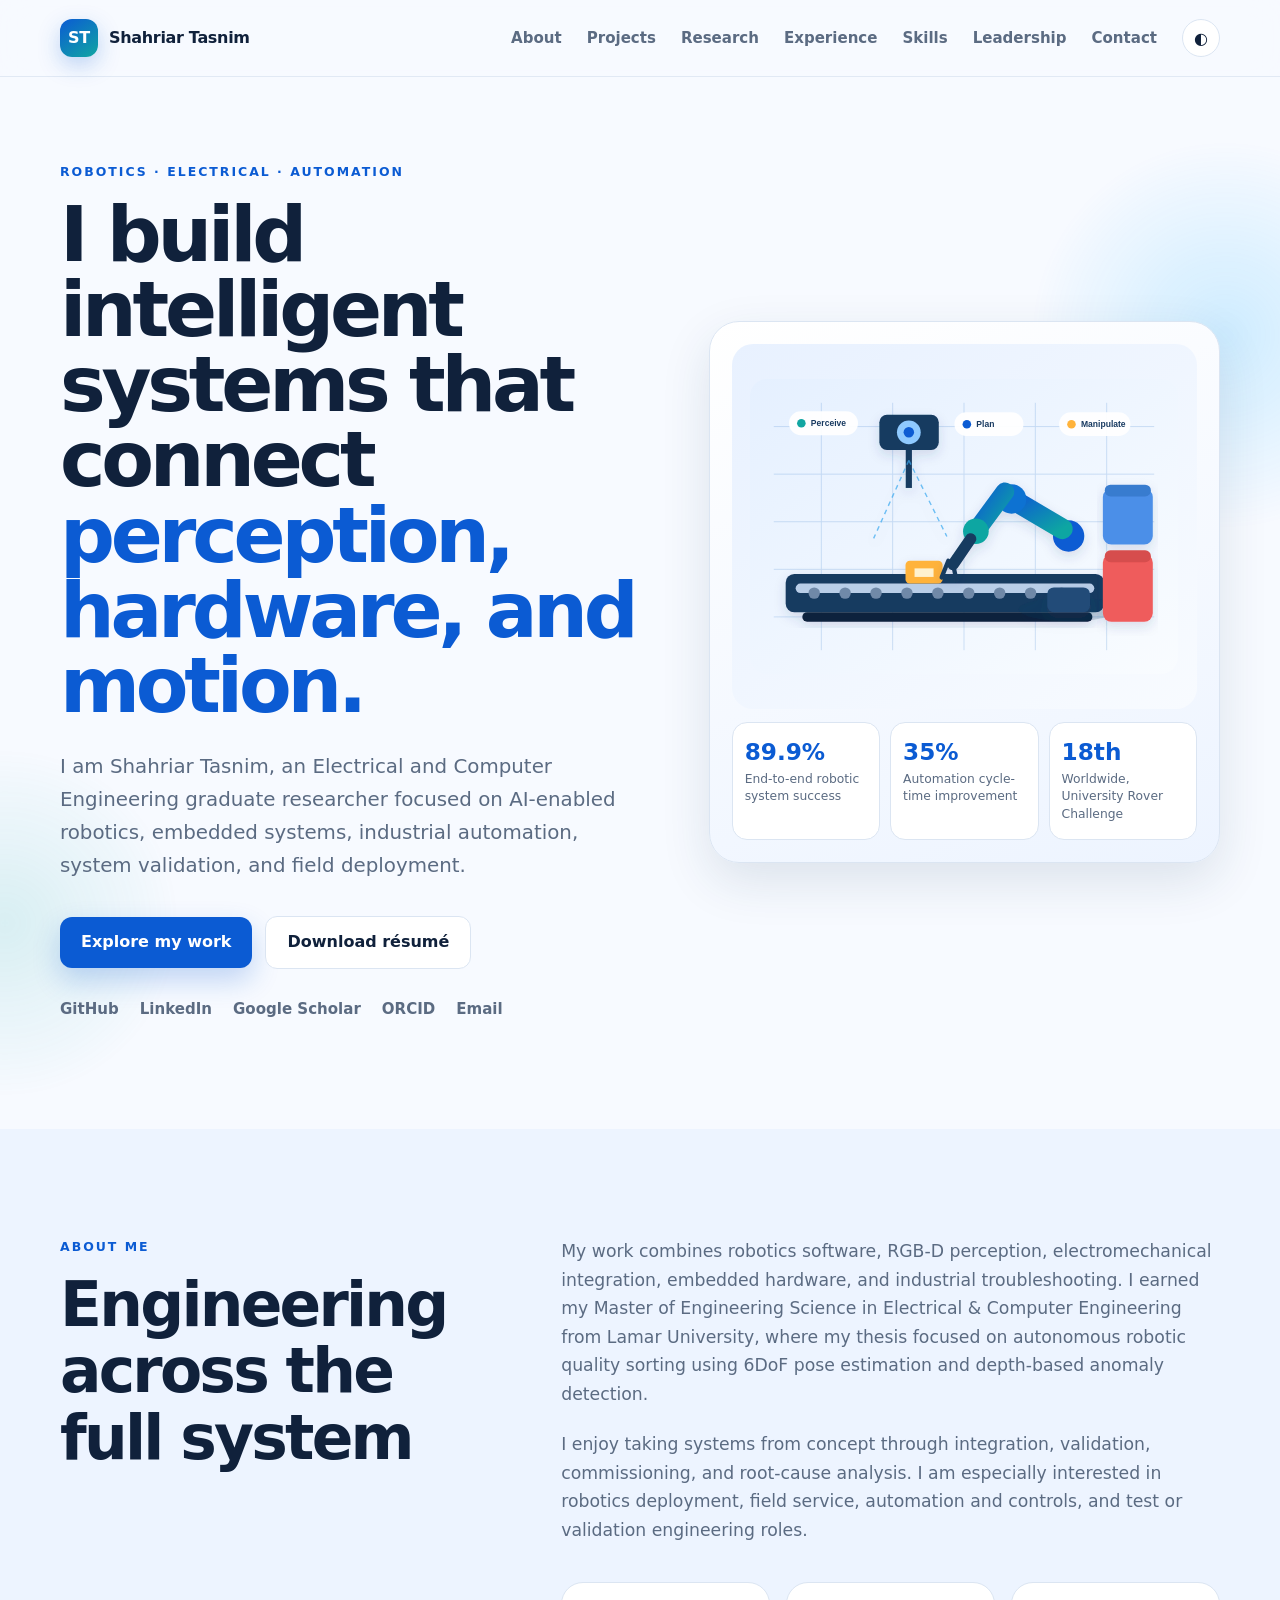
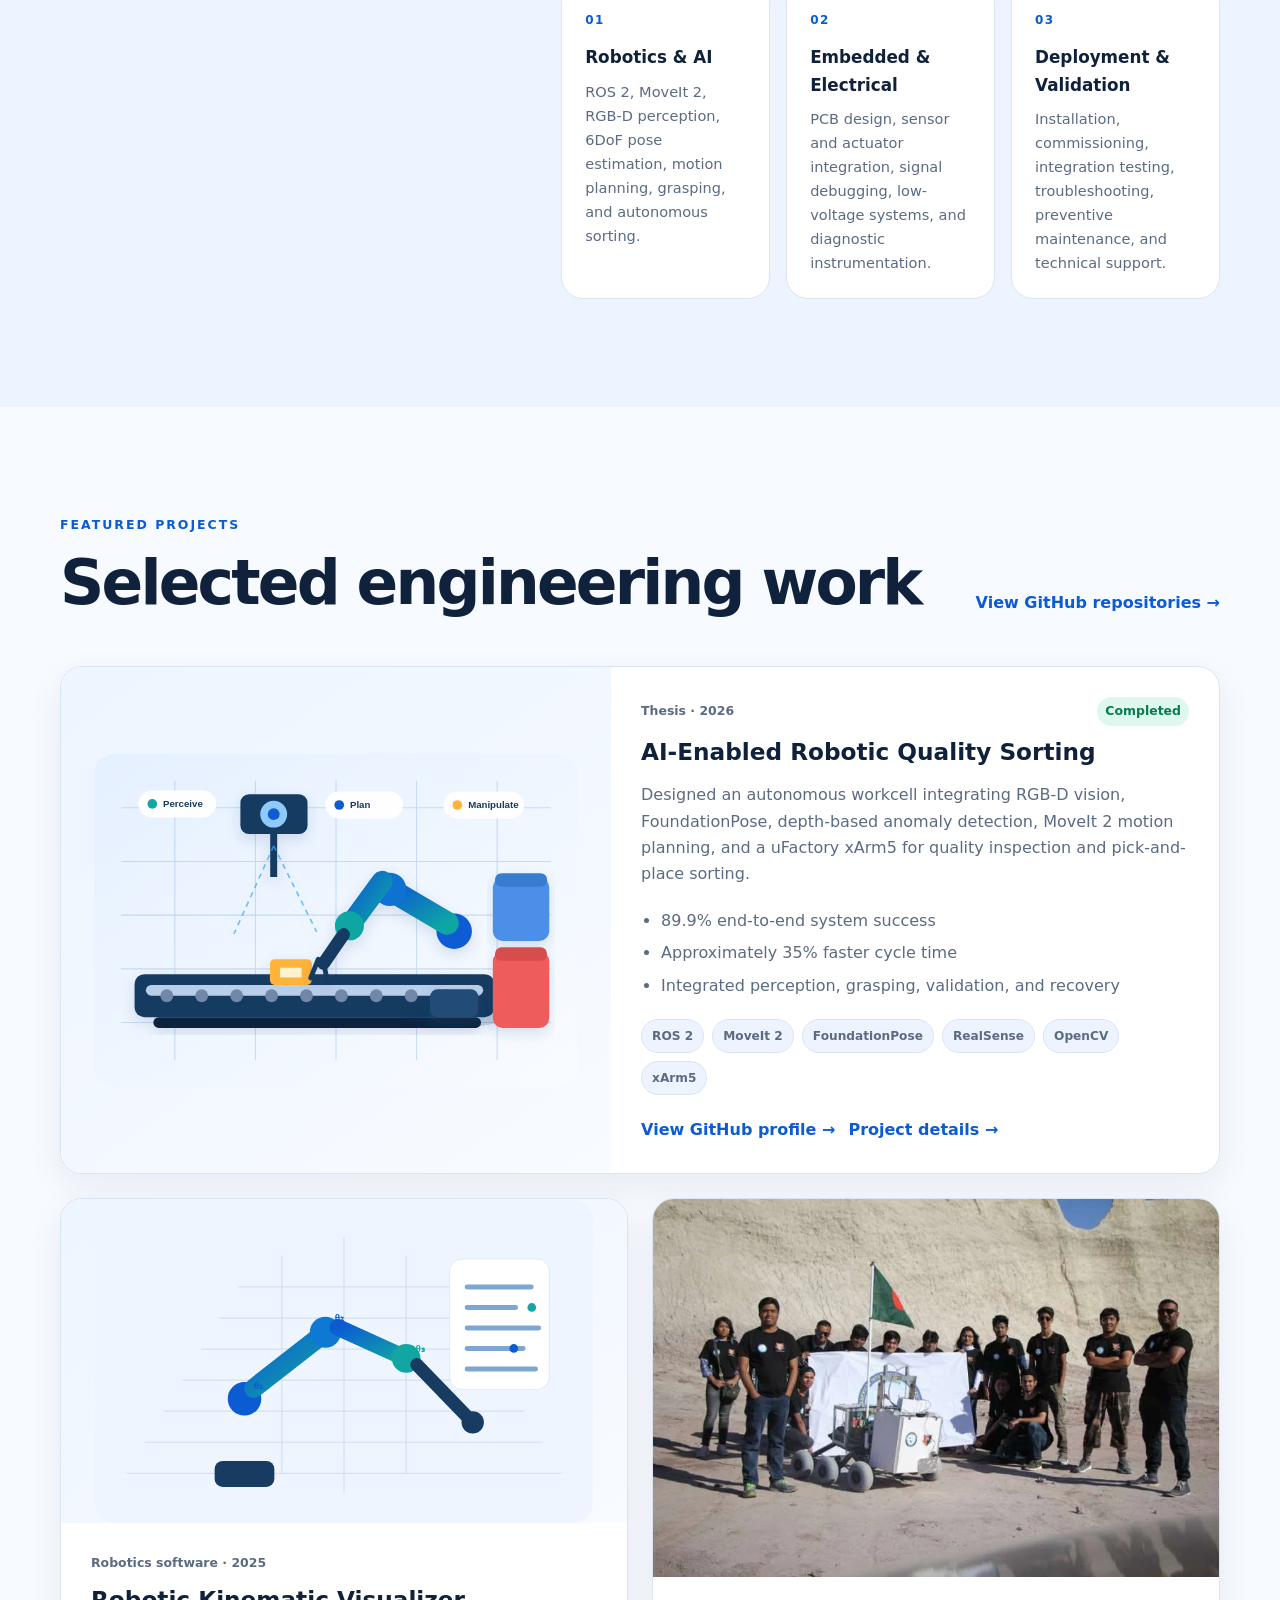
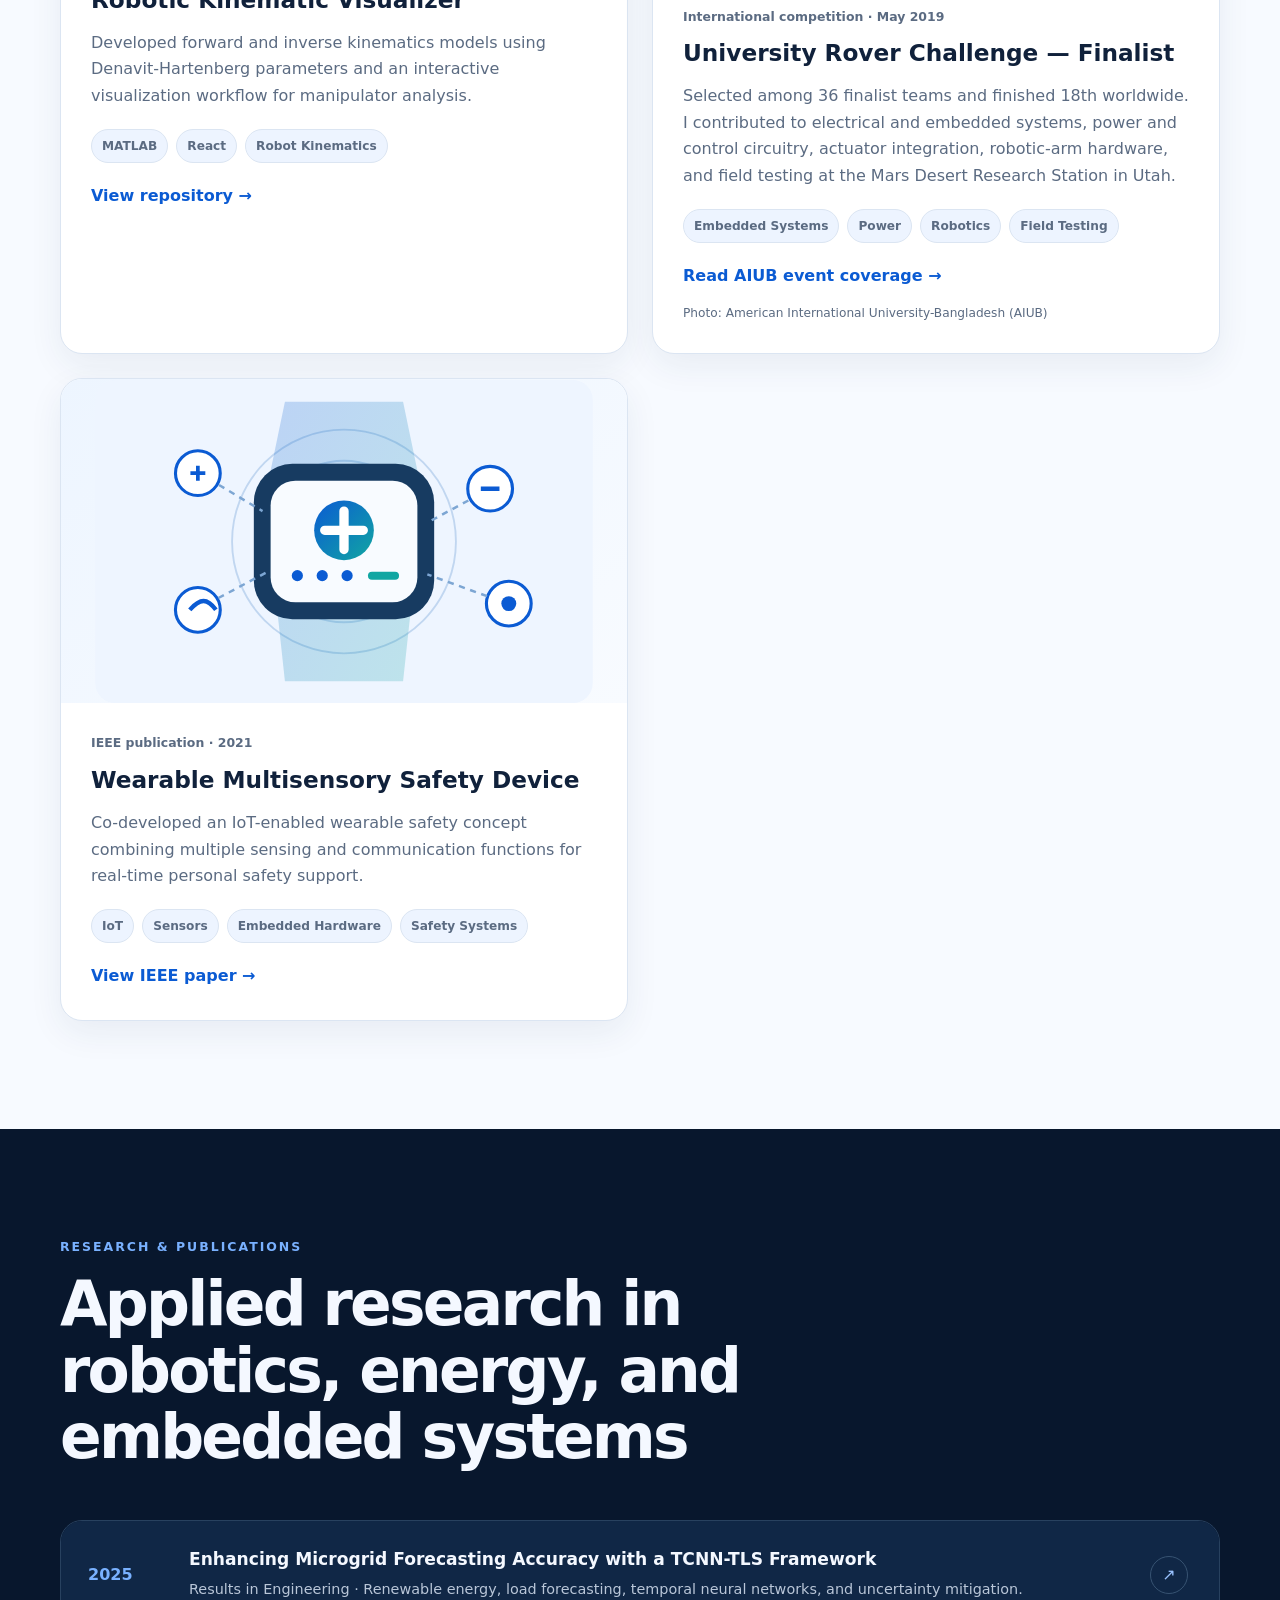
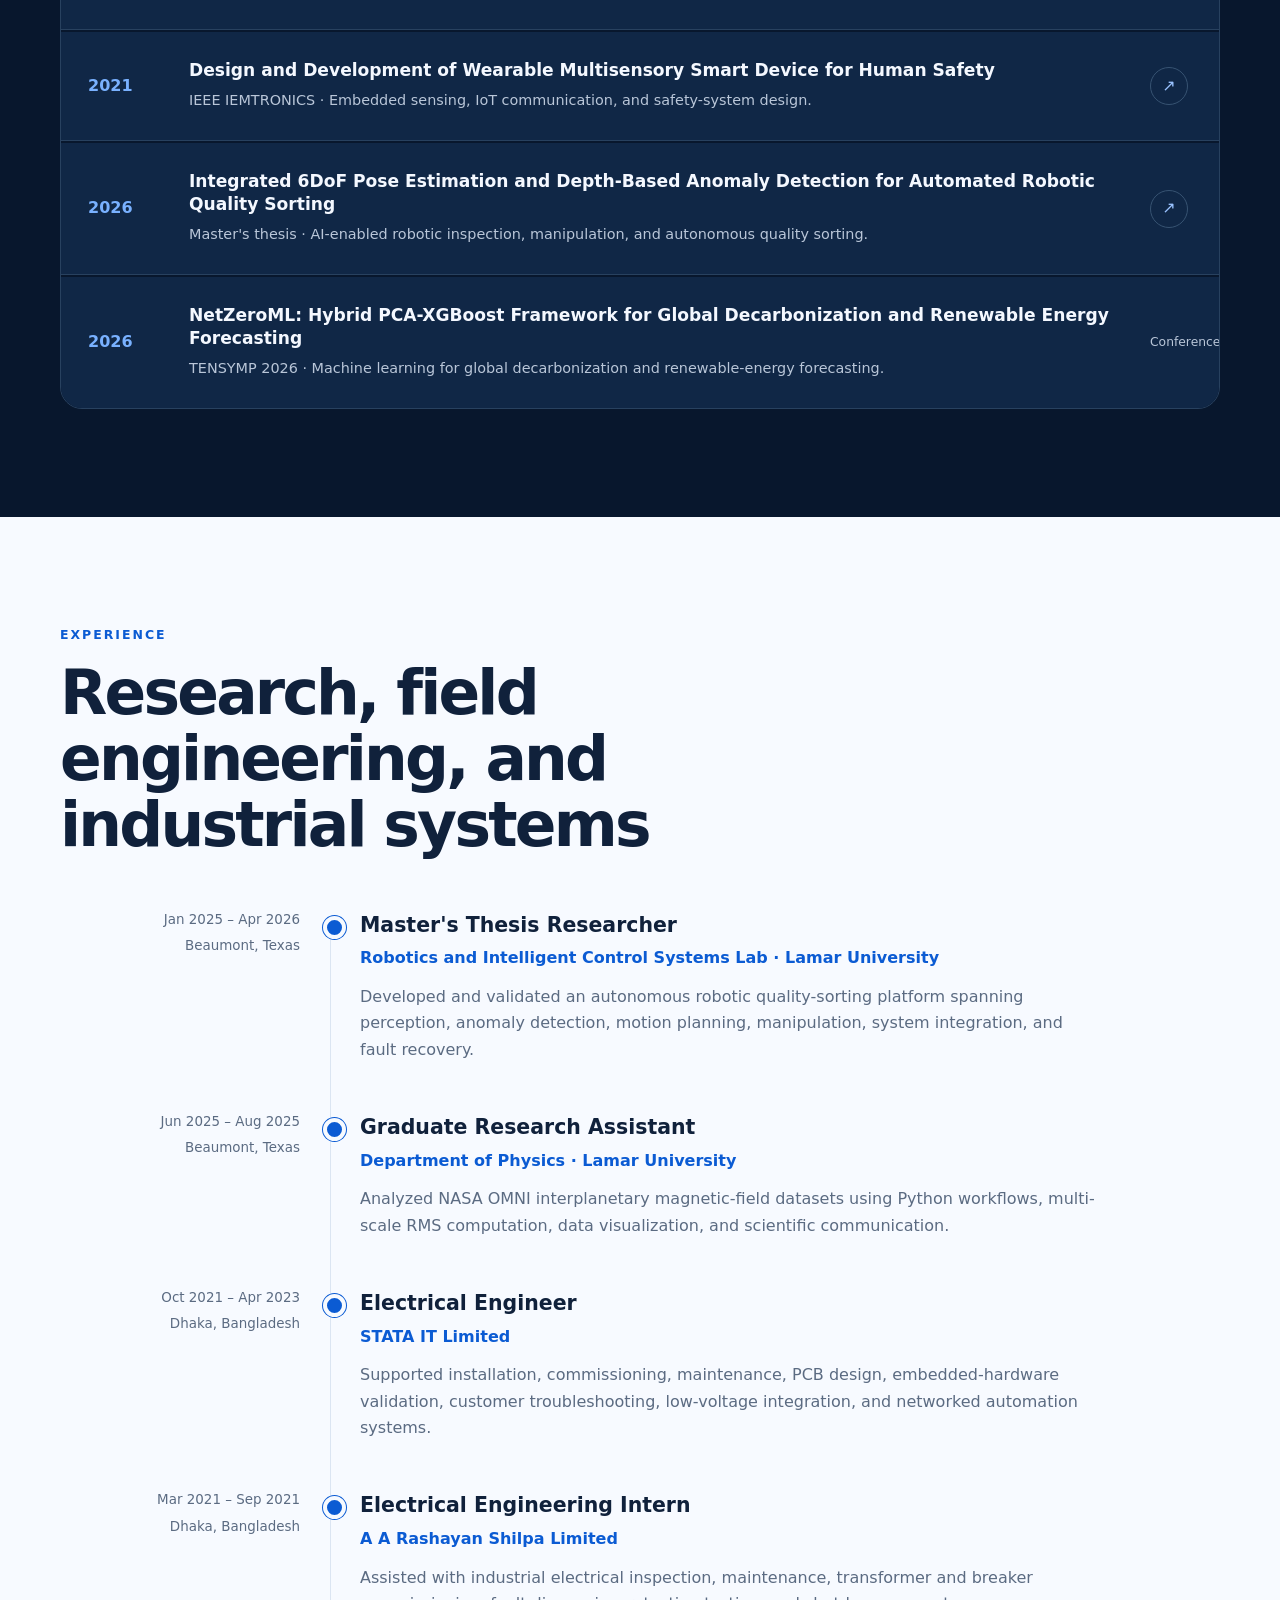
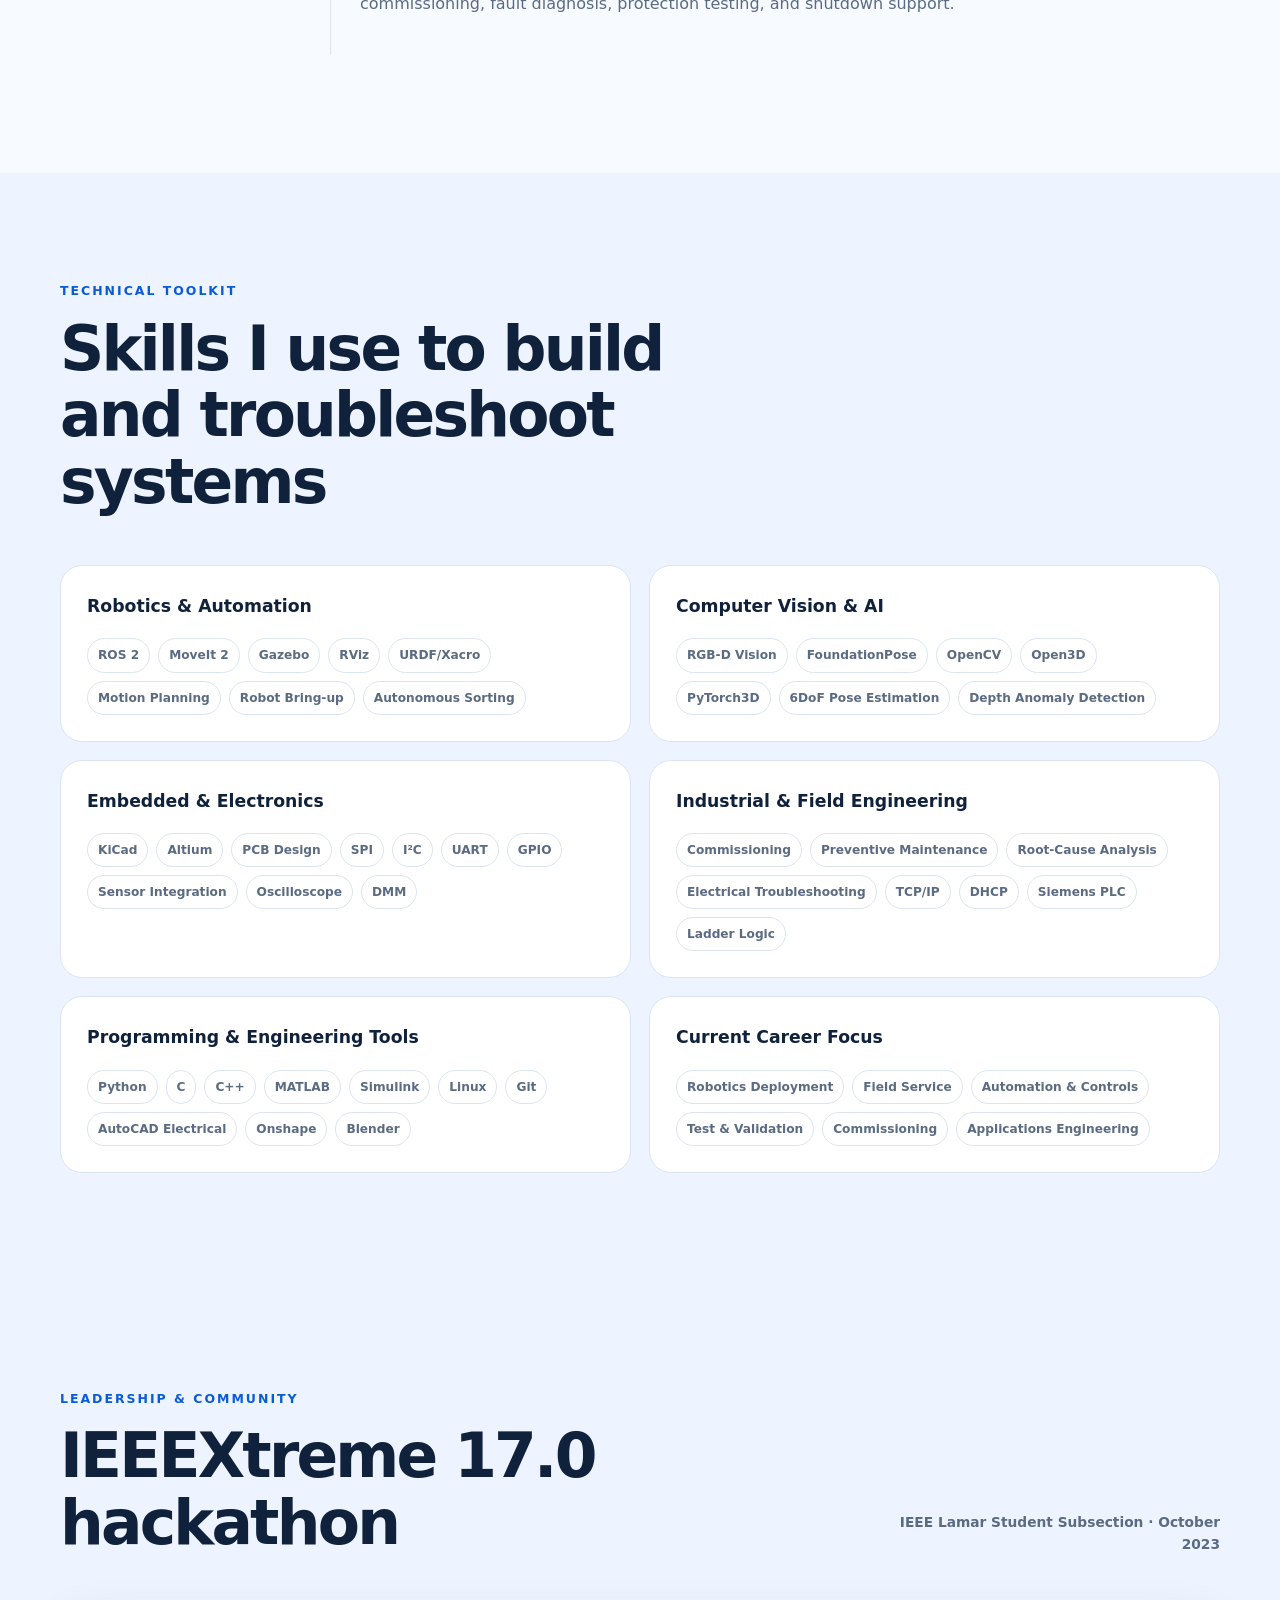
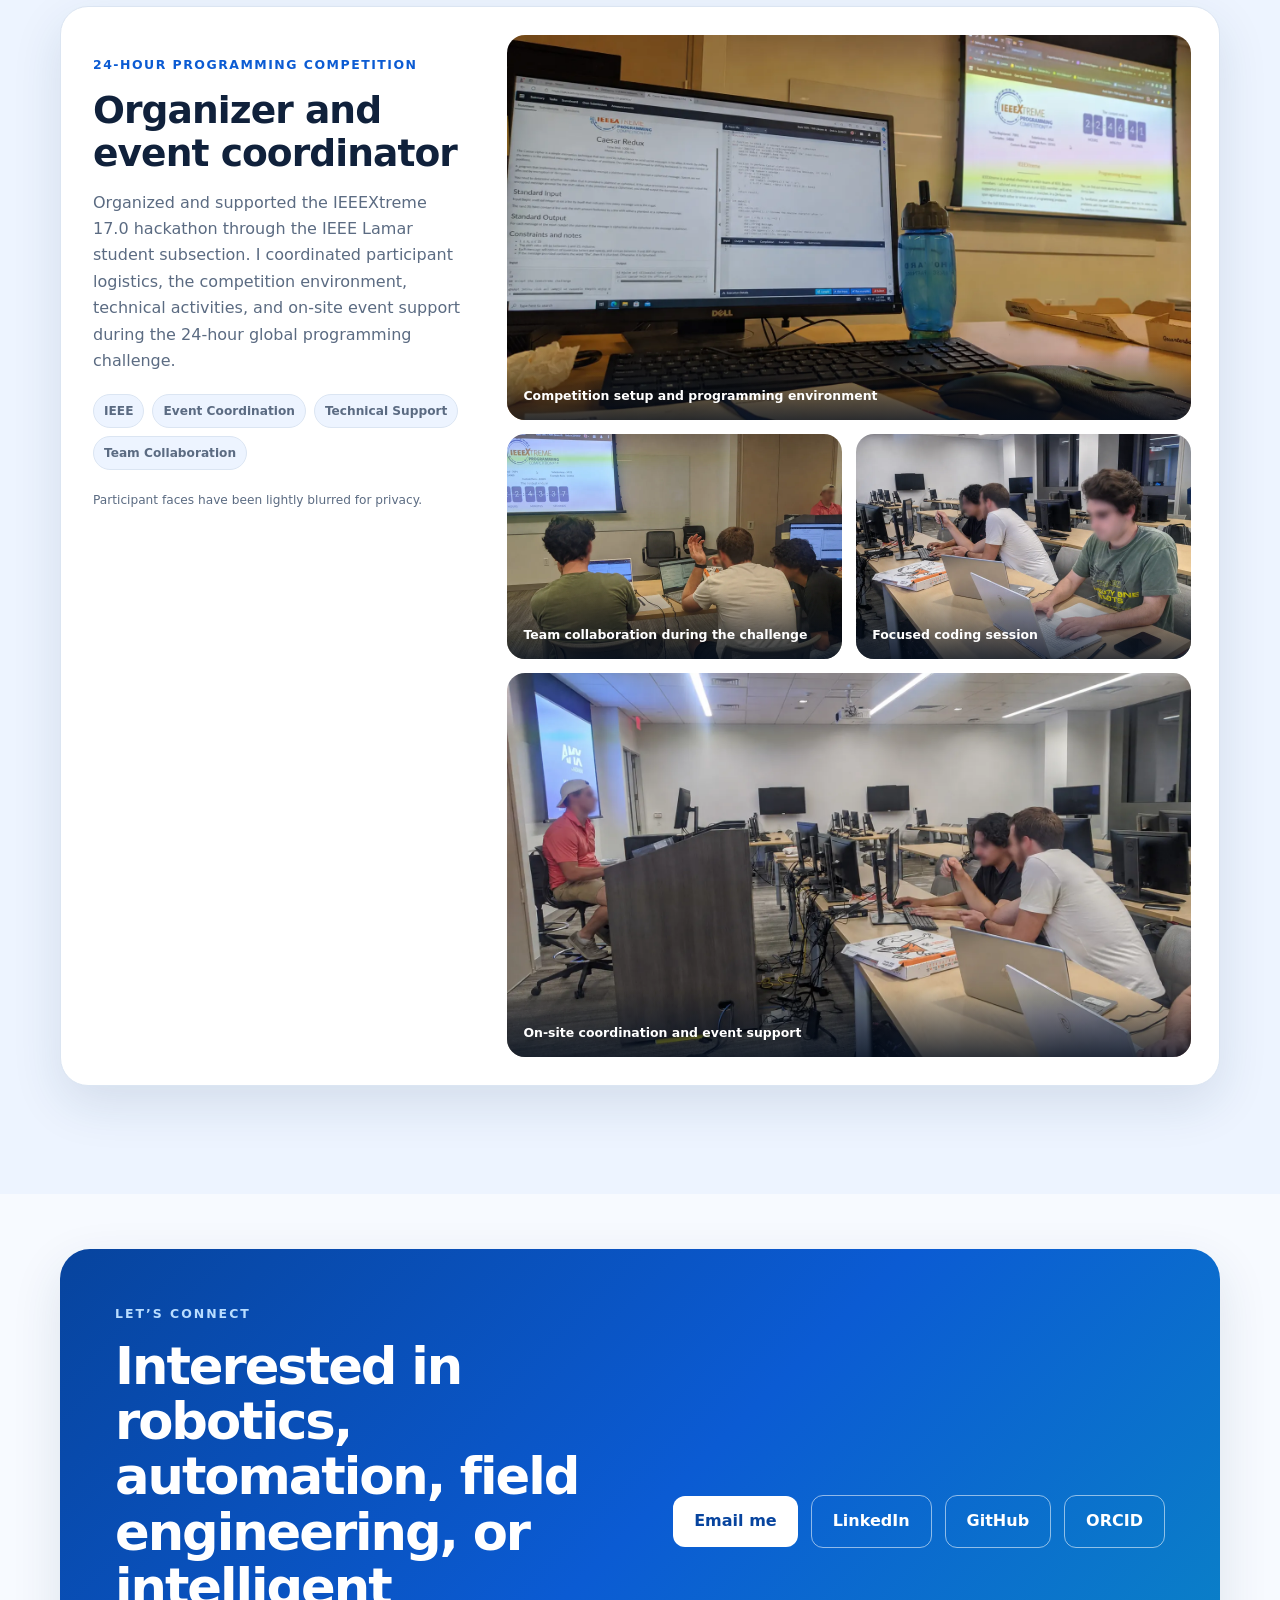
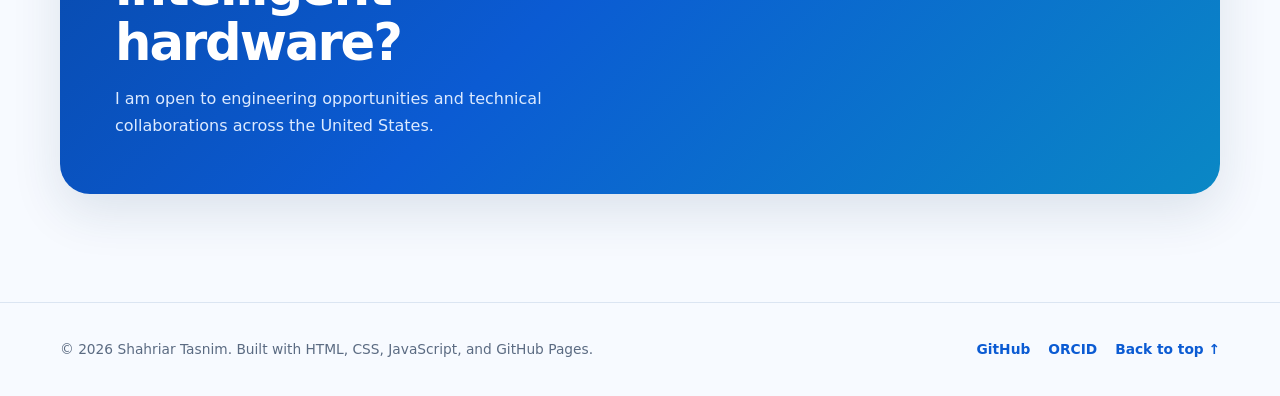
==== index.html @ 608c91fe "Publish portfolio website" ====
<!DOCTYPE html>
<html lang="en">
<head>
  <meta charset="UTF-8">
  <meta name="viewport" content="width=device-width, initial-scale=1.0">
  <meta name="description" content="Portfolio of Shahriar Tasnim, a robotics, electrical, and automation engineer specializing in ROS 2, RGB-D perception, embedded systems, commissioning, and intelligent electromechanical systems.">
  <meta name="keywords" content="Shahriar Tasnim, robotics engineer, electrical engineer, ROS 2, MoveIt 2, computer vision, embedded systems, automation, xArm5, FoundationPose">
  <meta name="author" content="Shahriar Tasnim">
  <meta property="og:title" content="Shahriar Tasnim | Robotics, Electrical & Automation Engineer">
  <meta property="og:description" content="AI-enabled robotics, embedded systems, industrial automation, commissioning, and electromechanical integration.">
  <meta property="og:type" content="website">
  <meta property="og:url" content="https://shahriar-tasnim.github.io/">
  <meta property="og:image" content="https://shahriar-tasnim.github.io/assets/images/robotic-sorting.svg">
  <meta name="theme-color" content="#0b5bd3">
  <title>Shahriar Tasnim | Robotics, Electrical & Automation Engineer</title>
  <link rel="icon" type="image/svg+xml" href="assets/images/favicon.svg">
  <link rel="stylesheet" href="styles.css">
  <script defer src="script.js"></script>
  <script type="application/ld+json">
  {
    "@context": "https://schema.org",
    "@type": "Person",
    "name": "Shahriar Tasnim",
    "url": "https://shahriar-tasnim.github.io/",
    "email": "mailto:shahriar.tasnim98@gmail.com",
    "jobTitle": "Robotics, Electrical and Automation Engineer",
    "alumniOf": [
      {"@type": "CollegeOrUniversity", "name": "Lamar University"},
      {"@type": "CollegeOrUniversity", "name": "American International University-Bangladesh"}
    ],
    "sameAs": [
      "https://github.com/shahriar-tasnim",
      "https://www.linkedin.com/in/shahriar-tasnim0013",
      "https://scholar.google.com/citations?user=bNBg141Tz6IC&hl=en",
      "https://orcid.org/0009-0004-6093-9615"
    ]
  }
  </script>
</head>
<body>
  <a class="skip-link" href="#main-content">Skip to content</a>
  <div class="scroll-progress" aria-hidden="true"></div>

  <header class="site-header">
    <div class="container nav-wrap">
      <a class="brand" href="#home" aria-label="Shahriar Tasnim home">
        <span class="brand-mark">ST</span>
        <span>Shahriar Tasnim</span>
      </a>

      <button class="nav-toggle" aria-expanded="false" aria-controls="site-nav" aria-label="Open navigation menu">
        <span></span><span></span><span></span>
      </button>

      <nav id="site-nav" class="site-nav" aria-label="Primary navigation">
        <a href="#about">About</a>
        <a href="#projects">Projects</a>
        <a href="#research">Research</a>
        <a href="#experience">Experience</a>
        <a href="#skills">Skills</a>
        <a href="#leadership">Leadership</a>
        <a href="#contact">Contact</a>
        <button class="theme-toggle" type="button" aria-label="Switch color theme" title="Switch color theme">
          <span aria-hidden="true">◐</span>
        </button>
      </nav>
    </div>
  </header>

  <main id="main-content">
    <section id="home" class="hero section">
      <div class="hero-orb hero-orb-one" aria-hidden="true"></div>
      <div class="hero-orb hero-orb-two" aria-hidden="true"></div>
      <div class="container hero-grid">
        <div class="hero-copy reveal">
          <p class="eyebrow">Robotics · Electrical · Automation</p>
          <h1>I build intelligent systems that connect <span>perception, hardware, and motion.</span></h1>
          <p class="hero-lead">
            I am Shahriar Tasnim, an Electrical and Computer Engineering graduate researcher focused on AI-enabled robotics, embedded systems, industrial automation, system validation, and field deployment.
          </p>
          <div class="hero-actions">
            <a class="button button-primary" href="#projects">Explore my work</a>
            <a class="button button-secondary" href="assets/Shahriar_Tasnim_Resume.pdf" target="_blank" rel="noopener">Download résumé</a>
          </div>
          <div class="social-links" aria-label="Professional links">
            <a href="https://github.com/shahriar-tasnim" target="_blank" rel="noopener">GitHub</a>
            <a href="https://www.linkedin.com/in/shahriar-tasnim0013" target="_blank" rel="noopener">LinkedIn</a>
            <a href="https://scholar.google.com/citations?user=bNBg141Tz6IC&amp;hl=en" target="_blank" rel="noopener">Google Scholar</a>
            <a href="https://orcid.org/0009-0004-6093-9615" target="_blank" rel="noopener">ORCID</a>
            <a href="mailto:shahriar.tasnim98@gmail.com">Email</a>
          </div>
        </div>

        <div class="hero-panel reveal" aria-label="Selected engineering metrics">
          <div class="hero-visual">
            <img src="assets/images/robotic-sorting.svg" alt="Illustration of an AI-enabled robotic quality sorting workcell">
          </div>
          <div class="metric-grid">
            <article>
              <strong>89.9%</strong>
              <span>End-to-end robotic system success</span>
            </article>
            <article>
              <strong>35%</strong>
              <span>Automation cycle-time improvement</span>
            </article>
            <article>
              <strong>18th</strong>
              <span>Worldwide, University Rover Challenge</span>
            </article>
          </div>
        </div>
      </div>
    </section>

    <section id="about" class="section section-soft">
      <div class="container two-column">
        <div class="section-heading reveal">
          <p class="eyebrow">About me</p>
          <h2>Engineering across the full system</h2>
        </div>
        <div class="about-copy reveal">
          <p>
            My work combines robotics software, RGB-D perception, electromechanical integration, embedded hardware, and industrial troubleshooting. I earned my Master of Engineering Science in Electrical &amp; Computer Engineering from Lamar University, where my thesis focused on autonomous robotic quality sorting using 6DoF pose estimation and depth-based anomaly detection.
          </p>
          <p>
            I enjoy taking systems from concept through integration, validation, commissioning, and root-cause analysis. I am especially interested in robotics deployment, field service, automation and controls, and test or validation engineering roles.
          </p>
          <div class="focus-grid">
            <article>
              <span class="focus-number">01</span>
              <h3>Robotics &amp; AI</h3>
              <p>ROS 2, MoveIt 2, RGB-D perception, 6DoF pose estimation, motion planning, grasping, and autonomous sorting.</p>
            </article>
            <article>
              <span class="focus-number">02</span>
              <h3>Embedded &amp; Electrical</h3>
              <p>PCB design, sensor and actuator integration, signal debugging, low-voltage systems, and diagnostic instrumentation.</p>
            </article>
            <article>
              <span class="focus-number">03</span>
              <h3>Deployment &amp; Validation</h3>
              <p>Installation, commissioning, integration testing, troubleshooting, preventive maintenance, and technical support.</p>
            </article>
          </div>
        </div>
      </div>
    </section>

    <section id="projects" class="section">
      <div class="container">
        <div class="section-heading section-heading-row reveal">
          <div>
            <p class="eyebrow">Featured projects</p>
            <h2>Selected engineering work</h2>
          </div>
          <a class="text-link" href="https://github.com/shahriar-tasnim?tab=repositories" target="_blank" rel="noopener">View GitHub repositories →</a>
        </div>

        <div class="project-grid">
          <article class="project-card project-card-wide reveal">
            <div class="project-image">
              <img src="assets/images/robotic-sorting.svg" alt="Robotic quality sorting system with camera, manipulator, and sorting bins">
            </div>
            <div class="project-content">
              <div class="project-topline">
                <span>Thesis · 2026</span>
                <span class="status">Completed</span>
              </div>
              <h3>AI-Enabled Robotic Quality Sorting</h3>
              <p>
                Designed an autonomous workcell integrating RGB-D vision, FoundationPose, depth-based anomaly detection, MoveIt 2 motion planning, and a uFactory xArm5 for quality inspection and pick-and-place sorting.
              </p>
              <ul class="project-results">
                <li>89.9% end-to-end system success</li>
                <li>Approximately 35% faster cycle time</li>
                <li>Integrated perception, grasping, validation, and recovery</li>
              </ul>
              <div class="tag-list">
                <span>ROS 2</span><span>MoveIt 2</span><span>FoundationPose</span><span>RealSense</span><span>OpenCV</span><span>xArm5</span>
              </div>
              <div class="card-actions">
                <a class="text-link" href="https://github.com/shahriar-tasnim?tab=repositories" target="_blank" rel="noopener">View GitHub profile →</a>
                <a class="text-link" href="assets/Shahriar_Tasnim_Resume.pdf" target="_blank" rel="noopener">Project details →</a>
              </div>
            </div>
          </article>

          <article class="project-card reveal">
            <div class="project-image">
              <img src="assets/images/kinematics.svg" alt="Robotic arm kinematic visualization with coordinate frames">
            </div>
            <div class="project-content">
              <div class="project-topline"><span>Robotics software · 2025</span></div>
              <h3>Robotic Kinematic Visualizer</h3>
              <p>Developed forward and inverse kinematics models using Denavit-Hartenberg parameters and an interactive visualization workflow for manipulator analysis.</p>
              <div class="tag-list"><span>MATLAB</span><span>React</span><span>Robot Kinematics</span></div>
              <a class="text-link" href="https://github.com/shahriar-tasnim/kinematic-visualizer" target="_blank" rel="noopener">View repository →</a>
            </div>
          </article>

          <article class="project-card reveal">
            <a class="project-image project-image-photo" href="https://www.aiub.edu/aiub-robotic-crew-participated-in-the-finals-of-2019-university-rover-challenge" target="_blank" rel="noopener" aria-label="Read AIUB coverage of the 2019 University Rover Challenge">
              <img src="assets/images/urc-2019-aiub-team.webp" alt="AIUB Robotic Crew with its rover at the 2019 University Rover Challenge in Utah" loading="lazy">
            </a>
            <div class="project-content">
              <div class="project-topline"><span>International competition · May 2019</span></div>
              <h3>University Rover Challenge — Finalist</h3>
              <p>Selected among 36 finalist teams and finished 18th worldwide. I contributed to electrical and embedded systems, power and control circuitry, actuator integration, robotic-arm hardware, and field testing at the Mars Desert Research Station in Utah.</p>
              <div class="tag-list"><span>Embedded Systems</span><span>Power</span><span>Robotics</span><span>Field Testing</span></div>
              <a class="text-link" href="https://www.aiub.edu/aiub-robotic-crew-participated-in-the-finals-of-2019-university-rover-challenge" target="_blank" rel="noopener">Read AIUB event coverage →</a>
              <p class="photo-credit">Photo: American International University-Bangladesh (AIUB)</p>
            </div>
          </article>

          <article class="project-card reveal">
            <div class="project-image">
              <img src="assets/images/wearable.svg" alt="Wearable multisensory safety device illustration">
            </div>
            <div class="project-content">
              <div class="project-topline"><span>IEEE publication · 2021</span></div>
              <h3>Wearable Multisensory Safety Device</h3>
              <p>Co-developed an IoT-enabled wearable safety concept combining multiple sensing and communication functions for real-time personal safety support.</p>
              <div class="tag-list"><span>IoT</span><span>Sensors</span><span>Embedded Hardware</span><span>Safety Systems</span></div>
              <a class="text-link" href="https://ieeexplore.ieee.org/document/9422642/" target="_blank" rel="noopener">View IEEE paper →</a>
            </div>
          </article>
        </div>
      </div>
    </section>

    <section id="research" class="section section-dark">
      <div class="container">
        <div class="section-heading reveal">
          <p class="eyebrow">Research &amp; publications</p>
          <h2>Applied research in robotics, energy, and embedded systems</h2>
        </div>

        <div class="publication-list">
          <article class="publication reveal">
            <div class="publication-year">2025</div>
            <div>
              <h3>Enhancing Microgrid Forecasting Accuracy with a TCNN-TLS Framework</h3>
              <p>Results in Engineering · Renewable energy, load forecasting, temporal neural networks, and uncertainty mitigation.</p>
            </div>
            <a href="https://doi.org/10.1016/j.rineng.2025.105606" target="_blank" rel="noopener" aria-label="Open microgrid forecasting publication">↗</a>
          </article>

          <article class="publication reveal">
            <div class="publication-year">2021</div>
            <div>
              <h3>Design and Development of Wearable Multisensory Smart Device for Human Safety</h3>
              <p>IEEE IEMTRONICS · Embedded sensing, IoT communication, and safety-system design.</p>
            </div>
            <a href="https://doi.org/10.1109/IEMTRONICS52119.2021.9422642" target="_blank" rel="noopener" aria-label="Open wearable safety publication">↗</a>
          </article>

          <article class="publication reveal">
            <div class="publication-year">2026</div>
            <div>
              <h3>Integrated 6DoF Pose Estimation and Depth-Based Anomaly Detection for Automated Robotic Quality Sorting</h3>
              <p>Master's thesis · AI-enabled robotic inspection, manipulation, and autonomous quality sorting.</p>
            </div>
            <a href="assets/Shahriar_Tasnim_Resume.pdf" target="_blank" rel="noopener" aria-label="Open resume with thesis details">↗</a>
          </article>

          <article class="publication reveal">
            <div class="publication-year">2026</div>
            <div>
              <h3>NetZeroML: Hybrid PCA-XGBoost Framework for Global Decarbonization and Renewable Energy Forecasting</h3>
              <p>TENSYMP 2026 · Machine learning for global decarbonization and renewable-energy forecasting.</p>
            </div>
            <span class="publication-label">Conference</span>
          </article>
        </div>
      </div>
    </section>

    <section id="experience" class="section">
      <div class="container">
        <div class="section-heading reveal">
          <p class="eyebrow">Experience</p>
          <h2>Research, field engineering, and industrial systems</h2>
        </div>

        <div class="timeline">
          <article class="timeline-item reveal">
            <div class="timeline-meta">
              <span>Jan 2025 – Apr 2026</span>
              <span>Beaumont, Texas</span>
            </div>
            <div class="timeline-body">
              <h3>Master's Thesis Researcher</h3>
              <p class="organization">Robotics and Intelligent Control Systems Lab · Lamar University</p>
              <p>Developed and validated an autonomous robotic quality-sorting platform spanning perception, anomaly detection, motion planning, manipulation, system integration, and fault recovery.</p>
            </div>
          </article>

          <article class="timeline-item reveal">
            <div class="timeline-meta">
              <span>Jun 2025 – Aug 2025</span>
              <span>Beaumont, Texas</span>
            </div>
            <div class="timeline-body">
              <h3>Graduate Research Assistant</h3>
              <p class="organization">Department of Physics · Lamar University</p>
              <p>Analyzed NASA OMNI interplanetary magnetic-field datasets using Python workflows, multi-scale RMS computation, data visualization, and scientific communication.</p>
            </div>
          </article>

          <article class="timeline-item reveal">
            <div class="timeline-meta">
              <span>Oct 2021 – Apr 2023</span>
              <span>Dhaka, Bangladesh</span>
            </div>
            <div class="timeline-body">
              <h3>Electrical Engineer</h3>
              <p class="organization">STATA IT Limited</p>
              <p>Supported installation, commissioning, maintenance, PCB design, embedded-hardware validation, customer troubleshooting, low-voltage integration, and networked automation systems.</p>
            </div>
          </article>

          <article class="timeline-item reveal">
            <div class="timeline-meta">
              <span>Mar 2021 – Sep 2021</span>
              <span>Dhaka, Bangladesh</span>
            </div>
            <div class="timeline-body">
              <h3>Electrical Engineering Intern</h3>
              <p class="organization">A A Rashayan Shilpa Limited</p>
              <p>Assisted with industrial electrical inspection, maintenance, transformer and breaker commissioning, fault diagnosis, protection testing, and shutdown support.</p>
            </div>
          </article>
        </div>
      </div>
    </section>

    <section id="skills" class="section section-soft">
      <div class="container">
        <div class="section-heading reveal">
          <p class="eyebrow">Technical toolkit</p>
          <h2>Skills I use to build and troubleshoot systems</h2>
        </div>

        <div class="skills-grid">
          <article class="skill-card reveal">
            <h3>Robotics &amp; Automation</h3>
            <div class="skill-list"><span>ROS 2</span><span>MoveIt 2</span><span>Gazebo</span><span>RViz</span><span>URDF/Xacro</span><span>Motion Planning</span><span>Robot Bring-up</span><span>Autonomous Sorting</span></div>
          </article>
          <article class="skill-card reveal">
            <h3>Computer Vision &amp; AI</h3>
            <div class="skill-list"><span>RGB-D Vision</span><span>FoundationPose</span><span>OpenCV</span><span>Open3D</span><span>PyTorch3D</span><span>6DoF Pose Estimation</span><span>Depth Anomaly Detection</span></div>
          </article>
          <article class="skill-card reveal">
            <h3>Embedded &amp; Electronics</h3>
            <div class="skill-list"><span>KiCad</span><span>Altium</span><span>PCB Design</span><span>SPI</span><span>I²C</span><span>UART</span><span>GPIO</span><span>Sensor Integration</span><span>Oscilloscope</span><span>DMM</span></div>
          </article>
          <article class="skill-card reveal">
            <h3>Industrial &amp; Field Engineering</h3>
            <div class="skill-list"><span>Commissioning</span><span>Preventive Maintenance</span><span>Root-Cause Analysis</span><span>Electrical Troubleshooting</span><span>TCP/IP</span><span>DHCP</span><span>Siemens PLC</span><span>Ladder Logic</span></div>
          </article>
          <article class="skill-card reveal">
            <h3>Programming &amp; Engineering Tools</h3>
            <div class="skill-list"><span>Python</span><span>C</span><span>C++</span><span>MATLAB</span><span>Simulink</span><span>Linux</span><span>Git</span><span>AutoCAD Electrical</span><span>Onshape</span><span>Blender</span></div>
          </article>
          <article class="skill-card reveal">
            <h3>Current Career Focus</h3>
            <div class="skill-list"><span>Robotics Deployment</span><span>Field Service</span><span>Automation &amp; Controls</span><span>Test &amp; Validation</span><span>Commissioning</span><span>Applications Engineering</span></div>
          </article>
        </div>
      </div>
    </section>


    <section id="leadership" class="section leadership-section">
      <div class="container">
        <div class="section-heading section-heading-row reveal">
          <div>
            <p class="eyebrow">Leadership &amp; community</p>
            <h2>IEEEXtreme 17.0 hackathon</h2>
          </div>
          <span class="event-date">IEEE Lamar Student Subsection · October 2023</span>
        </div>

        <article class="event-feature reveal">
          <div class="event-copy">
            <span class="event-kicker">24-hour programming competition</span>
            <h3>Organizer and event coordinator</h3>
            <p>Organized and supported the IEEEXtreme 17.0 hackathon through the IEEE Lamar student subsection. I coordinated participant logistics, the competition environment, technical activities, and on-site event support during the 24-hour global programming challenge.</p>
            <div class="tag-list"><span>IEEE</span><span>Event Coordination</span><span>Technical Support</span><span>Team Collaboration</span></div>
            <p class="privacy-note">Participant faces have been lightly blurred for privacy.</p>
          </div>

          <div class="event-gallery" aria-label="IEEEXtreme 17.0 event gallery">
            <figure class="gallery-item gallery-item-wide">
              <img src="assets/images/ieeextreme-programming-setup.webp" alt="Programming workstation and IEEEXtreme 17.0 countdown screen" loading="lazy">
              <figcaption>Competition setup and programming environment</figcaption>
            </figure>
            <figure class="gallery-item">
              <img src="assets/images/ieeextreme-team-collaboration.webp" alt="Participants collaborating during IEEEXtreme 17.0 with faces lightly blurred" loading="lazy">
              <figcaption>Team collaboration during the challenge</figcaption>
            </figure>
            <figure class="gallery-item">
              <img src="assets/images/ieeextreme-coding-session.webp" alt="Participants coding in the computer lab during IEEEXtreme 17.0 with faces lightly blurred" loading="lazy">
              <figcaption>Focused coding session</figcaption>
            </figure>
            <figure class="gallery-item gallery-item-wide">
              <img src="assets/images/ieeextreme-event-room.webp" alt="IEEEXtreme event room and organizer support with faces lightly blurred" loading="lazy">
              <figcaption>On-site coordination and event support</figcaption>
            </figure>
          </div>
        </article>
      </div>
    </section>

    <section id="contact" class="section contact-section">
      <div class="container contact-card reveal">
        <div>
          <p class="eyebrow">Let’s connect</p>
          <h2>Interested in robotics, automation, field engineering, or intelligent hardware?</h2>
          <p>I am open to engineering opportunities and technical collaborations across the United States.</p>
        </div>
        <div class="contact-actions">
          <a class="button button-light" href="mailto:shahriar.tasnim98@gmail.com">Email me</a>
          <a class="button button-outline-light" href="https://www.linkedin.com/in/shahriar-tasnim0013" target="_blank" rel="noopener">LinkedIn</a>
          <a class="button button-outline-light" href="https://github.com/shahriar-tasnim" target="_blank" rel="noopener">GitHub</a>
          <a class="button button-outline-light" href="https://orcid.org/0009-0004-6093-9615" target="_blank" rel="noopener">ORCID</a>
        </div>
      </div>
    </section>
  </main>

  <footer class="site-footer">
    <div class="container footer-wrap">
      <p>© <span id="year"></span> Shahriar Tasnim. Built with HTML, CSS, JavaScript, and GitHub Pages.</p>
      <div class="footer-links">
        <a href="https://github.com/shahriar-tasnim" target="_blank" rel="noopener">GitHub</a>
        <a href="https://orcid.org/0009-0004-6093-9615" target="_blank" rel="noopener">ORCID</a>
        <a href="#home">Back to top ↑</a>
      </div>
    </div>
  </footer>
</body>
</html>
---- styles.css ----
:root {
  --bg: #f7faff;
  --surface: #ffffff;
  --surface-soft: #edf4ff;
  --text: #10213b;
  --muted: #5b6b82;
  --line: #dbe5f2;
  --primary: #0b5bd3;
  --primary-dark: #07449e;
  --primary-soft: #dceaff;
  --accent: #11a6a2;
  --dark: #08172d;
  --dark-soft: #102746;
  --shadow: 0 18px 50px rgba(23, 54, 93, 0.12);
  --radius: 22px;
  --container: 1160px;
}

[data-theme="dark"] {
  --bg: #07111f;
  --surface: #0d1b2f;
  --surface-soft: #10243f;
  --text: #edf5ff;
  --muted: #aebed1;
  --line: #263b55;
  --primary: #66a5ff;
  --primary-dark: #8bbcff;
  --primary-soft: #17365d;
  --accent: #51d0c9;
  --dark: #030913;
  --dark-soft: #0a1b31;
  --shadow: 0 18px 50px rgba(0, 0, 0, 0.28);
}

* { box-sizing: border-box; }
html { scroll-behavior: smooth; }
body {
  margin: 0;
  font-family: Inter, ui-sans-serif, system-ui, -apple-system, BlinkMacSystemFont, "Segoe UI", sans-serif;
  color: var(--text);
  background: var(--bg);
  line-height: 1.65;
  transition: background-color .25s ease, color .25s ease;
}
img { max-width: 100%; display: block; }
a { color: inherit; text-decoration: none; }
button, a { -webkit-tap-highlight-color: transparent; }
.container { width: min(var(--container), calc(100% - 40px)); margin-inline: auto; }
.section { position: relative; padding: 108px 0; }
.section-soft { background: var(--surface-soft); }
.section-dark { background: var(--dark); color: #f4f8ff; }

.skip-link {
  position: fixed;
  left: 16px;
  top: -60px;
  z-index: 2000;
  padding: 10px 16px;
  background: var(--primary);
  color: white;
  border-radius: 10px;
}
.skip-link:focus { top: 16px; }
.scroll-progress {
  position: fixed;
  top: 0;
  left: 0;
  z-index: 1200;
  width: 0;
  height: 3px;
  background: linear-gradient(90deg, var(--primary), var(--accent));
}

.site-header {
  position: sticky;
  top: 0;
  z-index: 1000;
  backdrop-filter: blur(16px);
  background: color-mix(in srgb, var(--bg) 85%, transparent);
  border-bottom: 1px solid color-mix(in srgb, var(--line) 80%, transparent);
}
.nav-wrap { min-height: 76px; display: flex; align-items: center; justify-content: space-between; gap: 24px; }
.brand { display: inline-flex; align-items: center; gap: 11px; font-weight: 800; letter-spacing: -.02em; }
.brand-mark {
  width: 38px;
  height: 38px;
  display: grid;
  place-items: center;
  border-radius: 12px;
  background: linear-gradient(145deg, var(--primary), var(--accent));
  color: white;
  box-shadow: 0 8px 22px rgba(11, 91, 211, .25);
}
.site-nav { display: flex; align-items: center; gap: 25px; font-size: .94rem; font-weight: 650; }
.site-nav a { color: var(--muted); transition: color .2s ease; }
.site-nav a:hover, .site-nav a.active { color: var(--primary); }
.theme-toggle, .nav-toggle {
  border: 1px solid var(--line);
  background: var(--surface);
  color: var(--text);
  cursor: pointer;
}
.theme-toggle { width: 38px; height: 38px; border-radius: 50%; font-size: 1rem; }
.nav-toggle { display: none; width: 44px; height: 44px; border-radius: 12px; padding: 11px; }
.nav-toggle span { display: block; height: 2px; margin: 5px 0; background: currentColor; border-radius: 2px; }

.hero { min-height: calc(100vh - 76px); display: grid; align-items: center; overflow: hidden; padding-top: 85px; }
.hero-grid { display: grid; grid-template-columns: 1.06fr .94fr; gap: 72px; align-items: center; }
.hero-copy { position: relative; z-index: 2; }
.eyebrow {
  margin: 0 0 14px;
  color: var(--primary);
  font-size: .78rem;
  font-weight: 850;
  letter-spacing: .16em;
  text-transform: uppercase;
}
.hero h1 { margin: 0; max-width: 760px; font-size: clamp(3rem, 6vw, 5.8rem); line-height: .98; letter-spacing: -.055em; }
.hero h1 span { color: var(--primary); }
.hero-lead { max-width: 710px; margin: 28px 0 0; color: var(--muted); font-size: clamp(1.05rem, 2vw, 1.24rem); }
.hero-actions, .contact-actions, .card-actions { display: flex; flex-wrap: wrap; gap: 13px; align-items: center; }
.hero-actions { margin-top: 34px; }
.button {
  display: inline-flex;
  align-items: center;
  justify-content: center;
  min-height: 48px;
  padding: 12px 21px;
  border-radius: 12px;
  font-weight: 800;
  transition: transform .2s ease, box-shadow .2s ease, background-color .2s ease;
}
.button:hover { transform: translateY(-2px); }
.button-primary { color: white; background: var(--primary); box-shadow: 0 12px 28px rgba(11, 91, 211, .24); }
.button-primary:hover { background: var(--primary-dark); }
.button-secondary { background: var(--surface); border: 1px solid var(--line); }
.social-links { display: flex; flex-wrap: wrap; gap: 21px; margin-top: 28px; color: var(--muted); font-size: .94rem; font-weight: 750; }
.social-links a:hover { color: var(--primary); }
.hero-panel {
  position: relative;
  z-index: 2;
  overflow: hidden;
  padding: 22px;
  border: 1px solid var(--line);
  border-radius: 30px;
  background: linear-gradient(160deg, var(--surface), var(--surface-soft));
  box-shadow: var(--shadow);
}
.hero-visual { display: grid; place-items: center; min-height: 365px; border-radius: 21px; background: linear-gradient(145deg, #e8f1ff, #f8fbff); overflow: hidden; }
[data-theme="dark"] .hero-visual { background: linear-gradient(145deg, #102b4a, #11223a); }
.hero-visual img { width: 92%; }
.metric-grid { display: grid; grid-template-columns: repeat(3, 1fr); gap: 10px; margin-top: 13px; }
.metric-grid article { padding: 16px 12px; border: 1px solid var(--line); border-radius: 15px; background: var(--surface); }
.metric-grid strong { display: block; color: var(--primary); font-size: 1.45rem; line-height: 1.15; }
.metric-grid span { display: block; margin-top: 6px; color: var(--muted); font-size: .77rem; line-height: 1.4; }
.hero-orb { position: absolute; border-radius: 50%; filter: blur(5px); opacity: .48; pointer-events: none; }
.hero-orb-one { width: 410px; height: 410px; right: -150px; top: 5%; background: radial-gradient(circle, rgba(0, 167, 255, .35), transparent 68%); }
.hero-orb-two { width: 370px; height: 370px; left: -180px; bottom: 2%; background: radial-gradient(circle, rgba(17, 166, 162, .28), transparent 68%); }

.section-heading { max-width: 720px; margin-bottom: 50px; }
.section-heading h2 { margin: 0; font-size: clamp(2.15rem, 4.8vw, 4.1rem); line-height: 1.08; letter-spacing: -.045em; }
.section-heading-row { max-width: none; display: flex; align-items: end; justify-content: space-between; gap: 28px; }
.two-column { display: grid; grid-template-columns: .78fr 1.22fr; gap: 80px; align-items: start; }
.about-copy > p { margin: 0 0 22px; color: var(--muted); font-size: 1.08rem; }
.focus-grid { display: grid; grid-template-columns: repeat(3, 1fr); gap: 16px; margin-top: 38px; }
.focus-grid article { padding: 23px; border: 1px solid var(--line); border-radius: var(--radius); background: var(--surface); }
.focus-number { color: var(--primary); font-size: .75rem; font-weight: 900; letter-spacing: .12em; }
.focus-grid h3 { margin: 11px 0 8px; font-size: 1.05rem; }
.focus-grid p { margin: 0; color: var(--muted); font-size: .91rem; }

.text-link { color: var(--primary); font-weight: 800; }
.text-link:hover { text-decoration: underline; text-underline-offset: 4px; }
.project-grid { display: grid; grid-template-columns: repeat(2, 1fr); gap: 24px; }
.project-card { overflow: hidden; border: 1px solid var(--line); border-radius: var(--radius); background: var(--surface); box-shadow: 0 12px 34px rgba(24, 53, 90, .07); }
.project-card-wide { grid-column: 1 / -1; display: grid; grid-template-columns: .95fr 1.05fr; }
.project-image { min-height: 300px; display: grid; place-items: center; overflow: hidden; background: linear-gradient(145deg, #edf5ff, #f8fbff); }
[data-theme="dark"] .project-image { background: linear-gradient(145deg, #112945, #102038); }
.project-image img { width: 88%; max-height: 390px; object-fit: contain; transition: transform .35s ease; }
.project-card:hover .project-image img { transform: scale(1.025); }
.project-content { padding: 30px; }
.project-topline { display: flex; align-items: center; justify-content: space-between; gap: 12px; margin-bottom: 12px; color: var(--muted); font-size: .78rem; font-weight: 750; }
.status { padding: 4px 8px; border-radius: 20px; color: #077b54; background: #dff8ed; }
.project-content h3 { margin: 0; font-size: 1.45rem; line-height: 1.22; }
.project-content p { color: var(--muted); }
.project-results { margin: 20px 0; padding-left: 20px; color: var(--muted); }
.project-results li + li { margin-top: 6px; }
.tag-list, .skill-list { display: flex; flex-wrap: wrap; gap: 8px; }
.tag-list { margin: 20px 0; }
.tag-list span, .skill-list span { padding: 6px 10px; border: 1px solid var(--line); border-radius: 999px; background: var(--surface-soft); color: var(--muted); font-size: .76rem; font-weight: 700; }
.card-actions { margin-top: 22px; }

.section-dark .eyebrow { color: #79b1ff; }
.publication-list { display: grid; gap: 2px; overflow: hidden; border: 1px solid #28415f; border-radius: var(--radius); }
.publication { display: grid; grid-template-columns: 76px 1fr 42px; gap: 25px; align-items: center; padding: 27px; background: var(--dark-soft); border-bottom: 1px solid #28415f; }
.publication:last-child { border-bottom: 0; }
.publication-year { color: #79b1ff; font-weight: 850; }
.publication h3 { margin: 0 0 7px; font-size: 1.07rem; line-height: 1.35; }
.publication p { margin: 0; color: #b9c6d8; font-size: .9rem; }
.publication > a { width: 38px; height: 38px; display: grid; place-items: center; border: 1px solid #375372; border-radius: 50%; color: #9ac3ff; }
.publication-label { color: #b9c6d8; font-size: .77rem; }

.timeline { position: relative; }
.timeline::before { content: ""; position: absolute; left: 270px; top: 10px; bottom: 10px; width: 1px; background: var(--line); }
.timeline-item { position: relative; display: grid; grid-template-columns: 240px 1fr; gap: 60px; padding: 0 0 48px; }
.timeline-item::before { content: ""; position: absolute; left: 263px; top: 7px; width: 15px; height: 15px; border: 4px solid var(--bg); border-radius: 50%; background: var(--primary); box-shadow: 0 0 0 1px var(--primary); }
.timeline-meta { display: grid; align-content: start; gap: 4px; color: var(--muted); font-size: .84rem; text-align: right; }
.timeline-body h3 { margin: 0; font-size: 1.28rem; }
.organization { margin: 3px 0 12px; color: var(--primary); font-weight: 750; }
.timeline-body > p:last-child { margin: 0; max-width: 740px; color: var(--muted); }

.skills-grid { display: grid; grid-template-columns: repeat(2, 1fr); gap: 18px; }
.skill-card { padding: 26px; border: 1px solid var(--line); border-radius: var(--radius); background: var(--surface); }
.skill-card h3 { margin: 0 0 18px; font-size: 1.08rem; }
.skill-list span { background: transparent; }

.contact-section { padding-top: 55px; }
.contact-card { display: flex; align-items: center; justify-content: space-between; gap: 45px; padding: 55px; border-radius: 30px; background: linear-gradient(135deg, var(--primary-dark), var(--primary), #0a88c5); color: white; box-shadow: var(--shadow); }
.contact-card .eyebrow { color: #b9ddff; }
.contact-card h2 { max-width: 760px; margin: 0; font-size: clamp(2rem, 4vw, 3.25rem); line-height: 1.08; letter-spacing: -.04em; }
.contact-card p:not(.eyebrow) { margin: 16px 0 0; color: #dceaff; }
.contact-actions { flex-shrink: 0; }
.button-light { color: var(--primary-dark); background: white; }
.button-outline-light { color: white; border: 1px solid rgba(255,255,255,.55); }

.site-footer { padding: 35px 0; border-top: 1px solid var(--line); }
.footer-wrap { display: flex; align-items: center; justify-content: space-between; gap: 20px; color: var(--muted); font-size: .86rem; }
.footer-wrap p { margin: 0; }
.footer-wrap a { color: var(--primary); font-weight: 800; }

.reveal { opacity: 0; transform: translateY(18px); transition: opacity .65s ease, transform .65s ease; }
.reveal.visible { opacity: 1; transform: translateY(0); }

@media (max-width: 980px) {
  .site-nav { position: fixed; inset: 76px 20px auto; display: none; flex-direction: column; align-items: stretch; padding: 20px; border: 1px solid var(--line); border-radius: 18px; background: var(--surface); box-shadow: var(--shadow); }
  .site-nav.open { display: flex; }
  .site-nav a { padding: 8px 4px; }
  .theme-toggle { margin-top: 4px; }
  .nav-toggle { display: block; }
  .hero-grid, .two-column { grid-template-columns: 1fr; }
  .hero-grid { gap: 48px; }
  .hero { min-height: auto; }
  .two-column { gap: 25px; }
  .focus-grid { grid-template-columns: 1fr; }
  .project-card-wide { grid-template-columns: 1fr; }
  .timeline::before { left: 11px; }
  .timeline-item { grid-template-columns: 1fr; gap: 12px; padding-left: 42px; }
  .timeline-item::before { left: 4px; }
  .timeline-meta { text-align: left; }
  .contact-card { align-items: flex-start; flex-direction: column; }
}

@media (max-width: 720px) {
  .container { width: min(var(--container), calc(100% - 28px)); }
  .section { padding: 78px 0; }
  .hero { padding-top: 58px; }
  .hero h1 { font-size: clamp(2.7rem, 14vw, 4.2rem); }
  .hero-panel { padding: 14px; border-radius: 23px; }
  .hero-visual { min-height: 270px; }
  .metric-grid { grid-template-columns: 1fr; }
  .metric-grid article { display: grid; grid-template-columns: 92px 1fr; align-items: center; }
  .metric-grid span { margin-top: 0; }
  .section-heading-row { align-items: flex-start; flex-direction: column; }
  .project-grid, .skills-grid { grid-template-columns: 1fr; }
  .project-content { padding: 24px; }
  .publication { grid-template-columns: 55px 1fr; gap: 15px; padding: 22px 18px; }
  .publication > a, .publication-label { grid-column: 2; }
  .contact-card { padding: 35px 25px; }
  .contact-actions { width: 100%; }
  .contact-actions .button { width: 100%; }
  .footer-wrap { align-items: flex-start; flex-direction: column; }
}

@media (prefers-reduced-motion: reduce) {
  html { scroll-behavior: auto; }
  *, *::before, *::after { animation-duration: .01ms !important; transition-duration: .01ms !important; }
  .reveal { opacity: 1; transform: none; }
}


/* Photography and leadership additions */
.project-image-photo { min-height: 300px; background: #d8e6f7; }
.project-image-photo img { width: 100%; height: 100%; min-height: 300px; max-height: none; object-fit: cover; }
.project-card:hover .project-image-photo img { transform: scale(1.035); }
.photo-credit, .privacy-note { margin: 14px 0 0; color: var(--muted); font-size: .76rem; }
.leadership-section { background: var(--surface-soft); }
.event-date { max-width: 340px; color: var(--muted); font-size: .86rem; font-weight: 750; text-align: right; }
.event-feature { display: grid; grid-template-columns: .72fr 1.28fr; gap: 34px; align-items: start; padding: 28px; border: 1px solid var(--line); border-radius: 28px; background: var(--surface); box-shadow: var(--shadow); }
.event-copy { position: sticky; top: 108px; padding: 16px 8px 16px 4px; }
.event-kicker { color: var(--primary); font-size: .78rem; font-weight: 850; letter-spacing: .12em; text-transform: uppercase; }
.event-copy h3 { margin: 12px 0 16px; font-size: clamp(1.65rem, 3vw, 2.35rem); line-height: 1.12; letter-spacing: -.025em; }
.event-copy > p { color: var(--muted); }
.event-gallery { display: grid; grid-template-columns: repeat(2, minmax(0, 1fr)); gap: 14px; }
.gallery-item { position: relative; min-height: 225px; margin: 0; overflow: hidden; border-radius: 18px; background: #d9e5f4; }
.gallery-item-wide { grid-column: 1 / -1; min-height: 300px; }
.gallery-item img { width: 100%; height: 100%; min-height: inherit; object-fit: cover; transition: transform .35s ease; }
.gallery-item:hover img { transform: scale(1.025); }
.gallery-item figcaption { position: absolute; inset: auto 0 0; padding: 34px 16px 13px; color: white; font-size: .78rem; font-weight: 750; background: linear-gradient(transparent, rgba(3, 14, 31, .78)); }
.footer-links { display: flex; flex-wrap: wrap; gap: 18px; }

@media (max-width: 980px) {
  .event-feature { grid-template-columns: 1fr; }
  .event-copy { position: static; }
  .event-date { max-width: none; text-align: left; }
}

@media (max-width: 720px) {
  .event-feature { padding: 16px; border-radius: 22px; }
  .event-gallery { grid-template-columns: 1fr; }
  .gallery-item, .gallery-item-wide { grid-column: auto; min-height: 220px; }
}
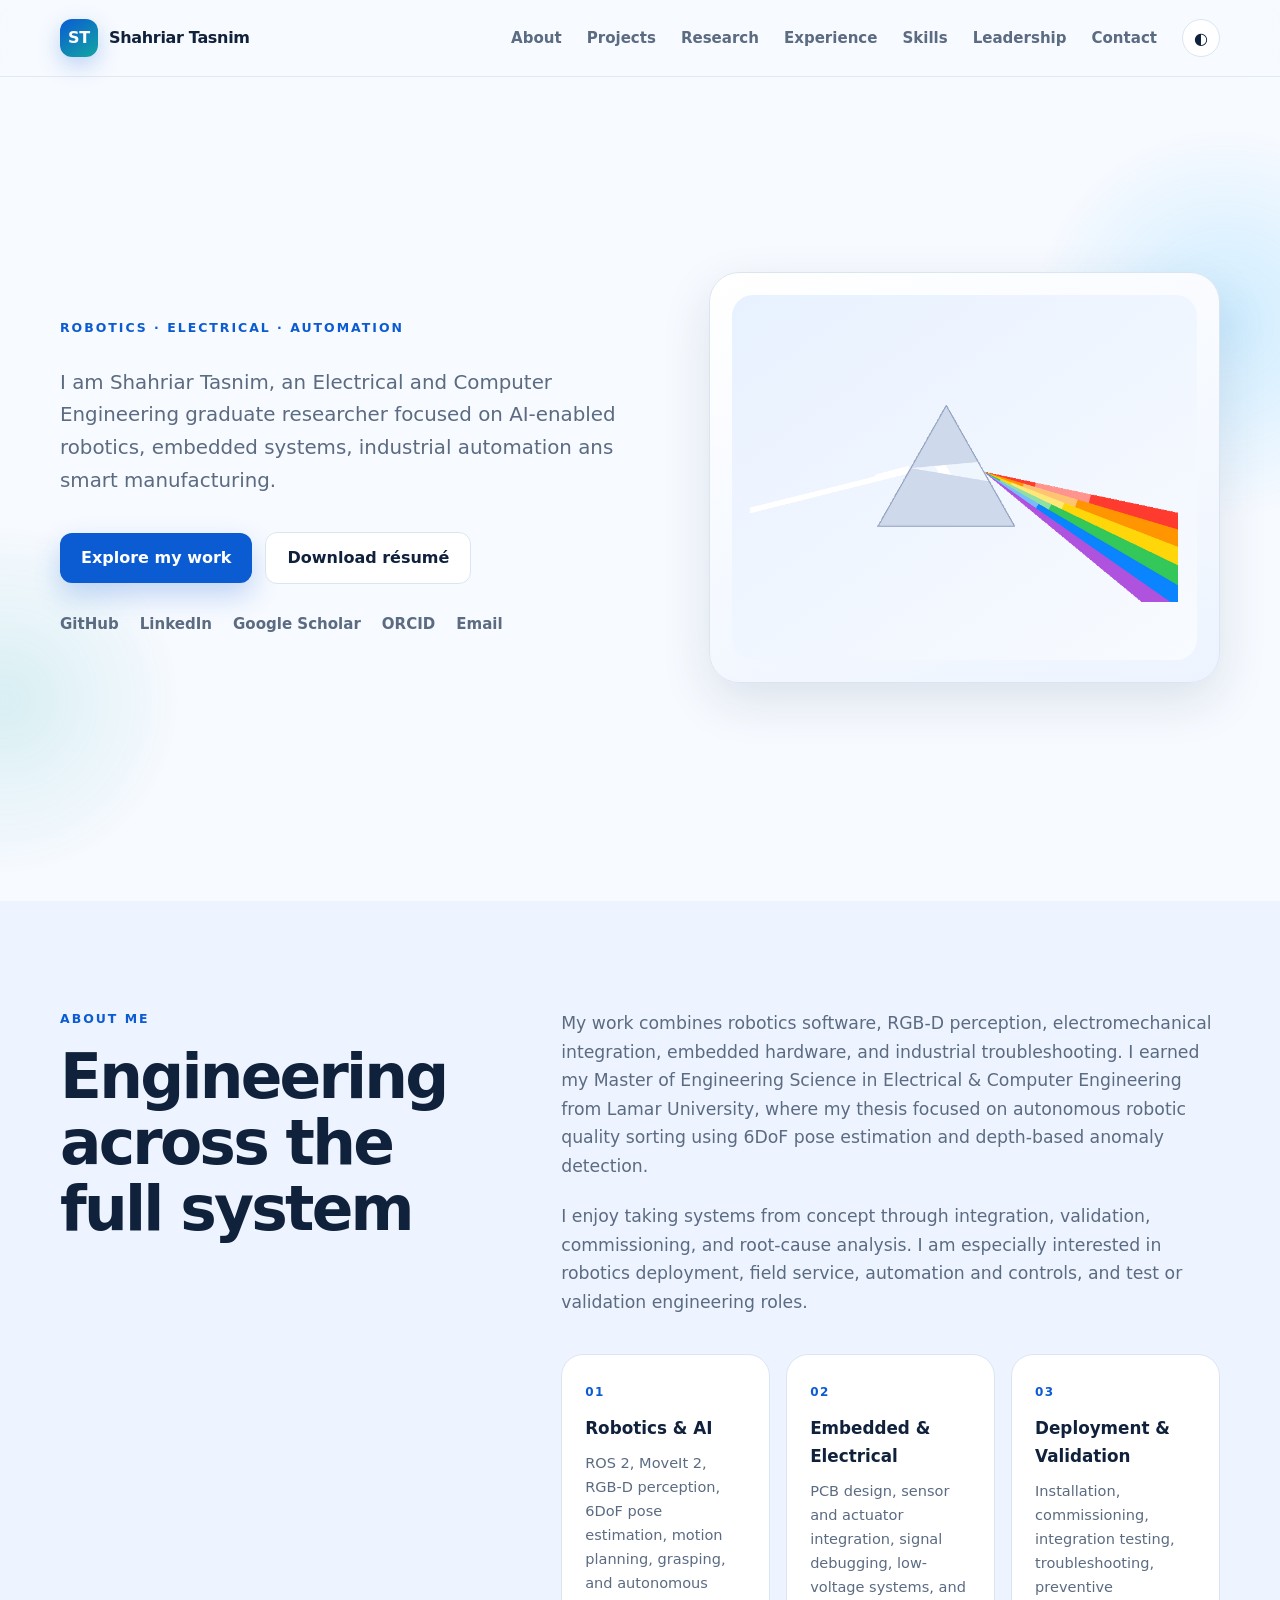
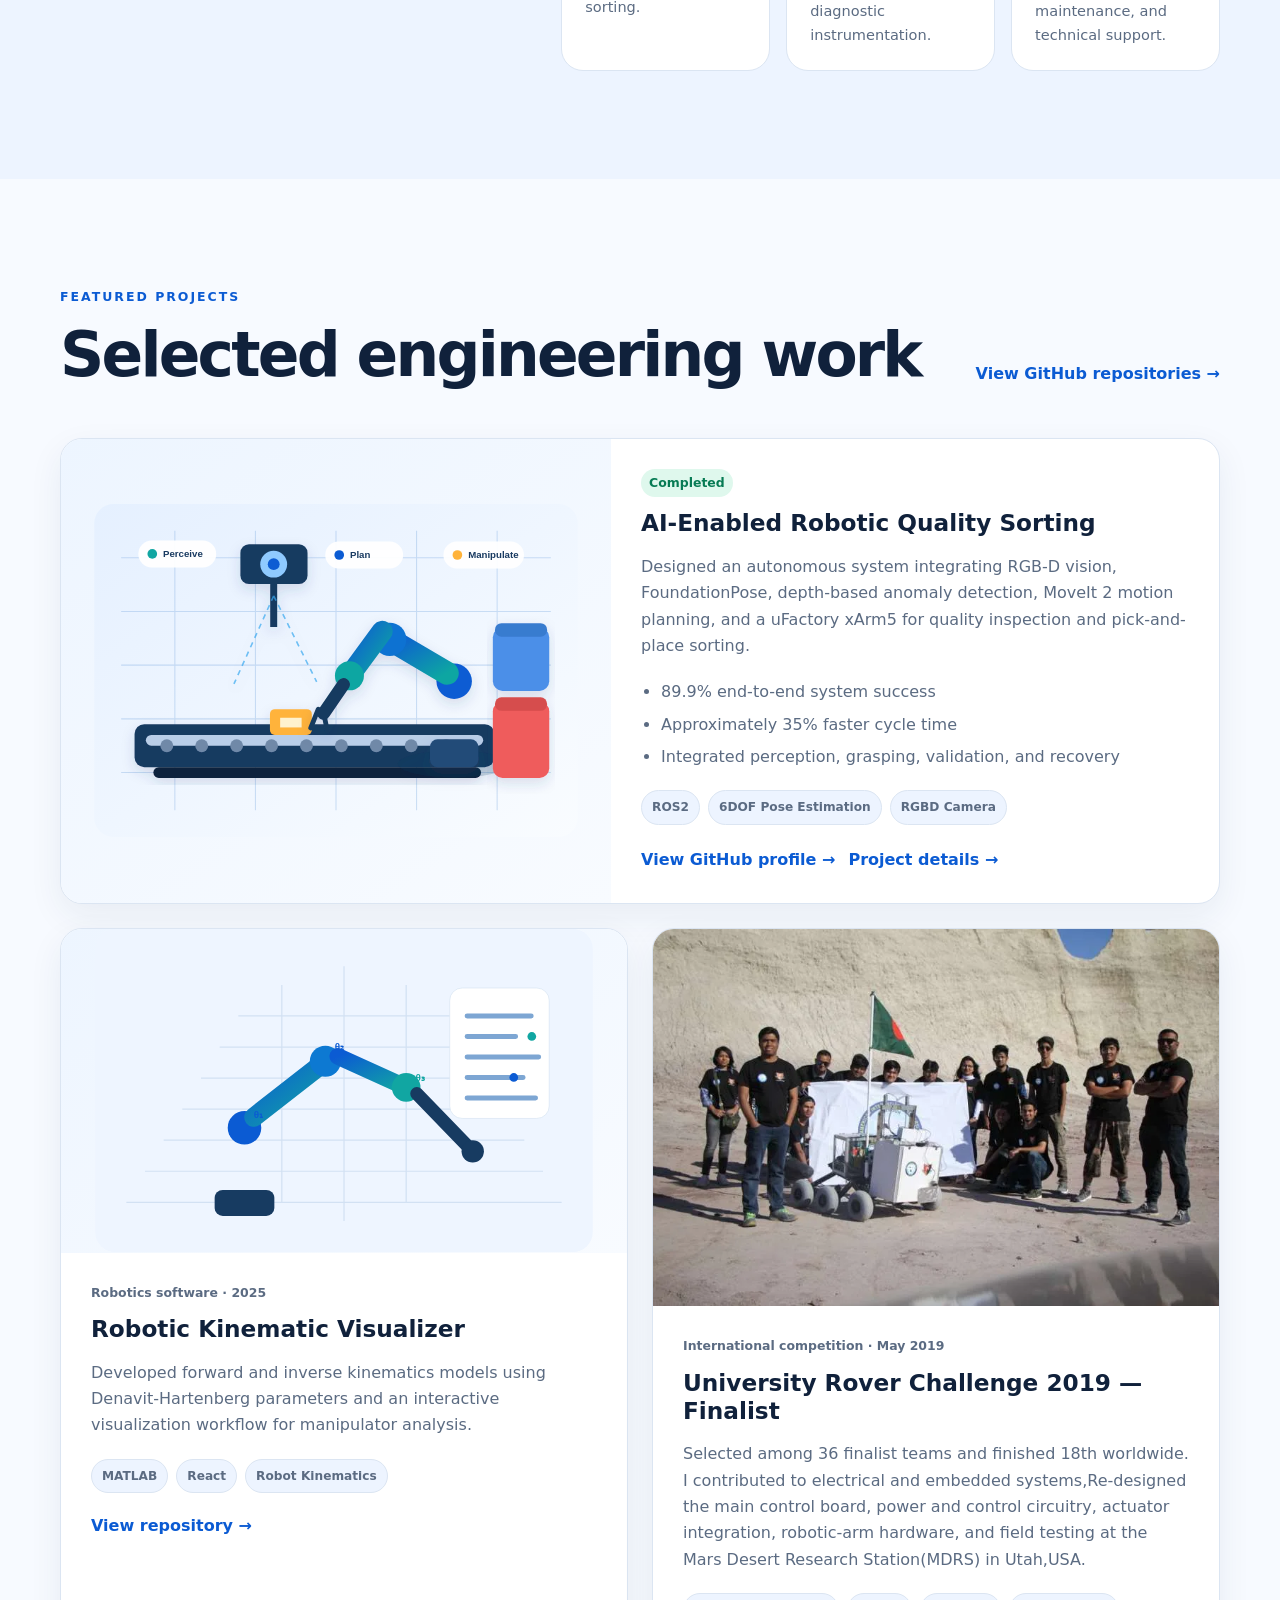
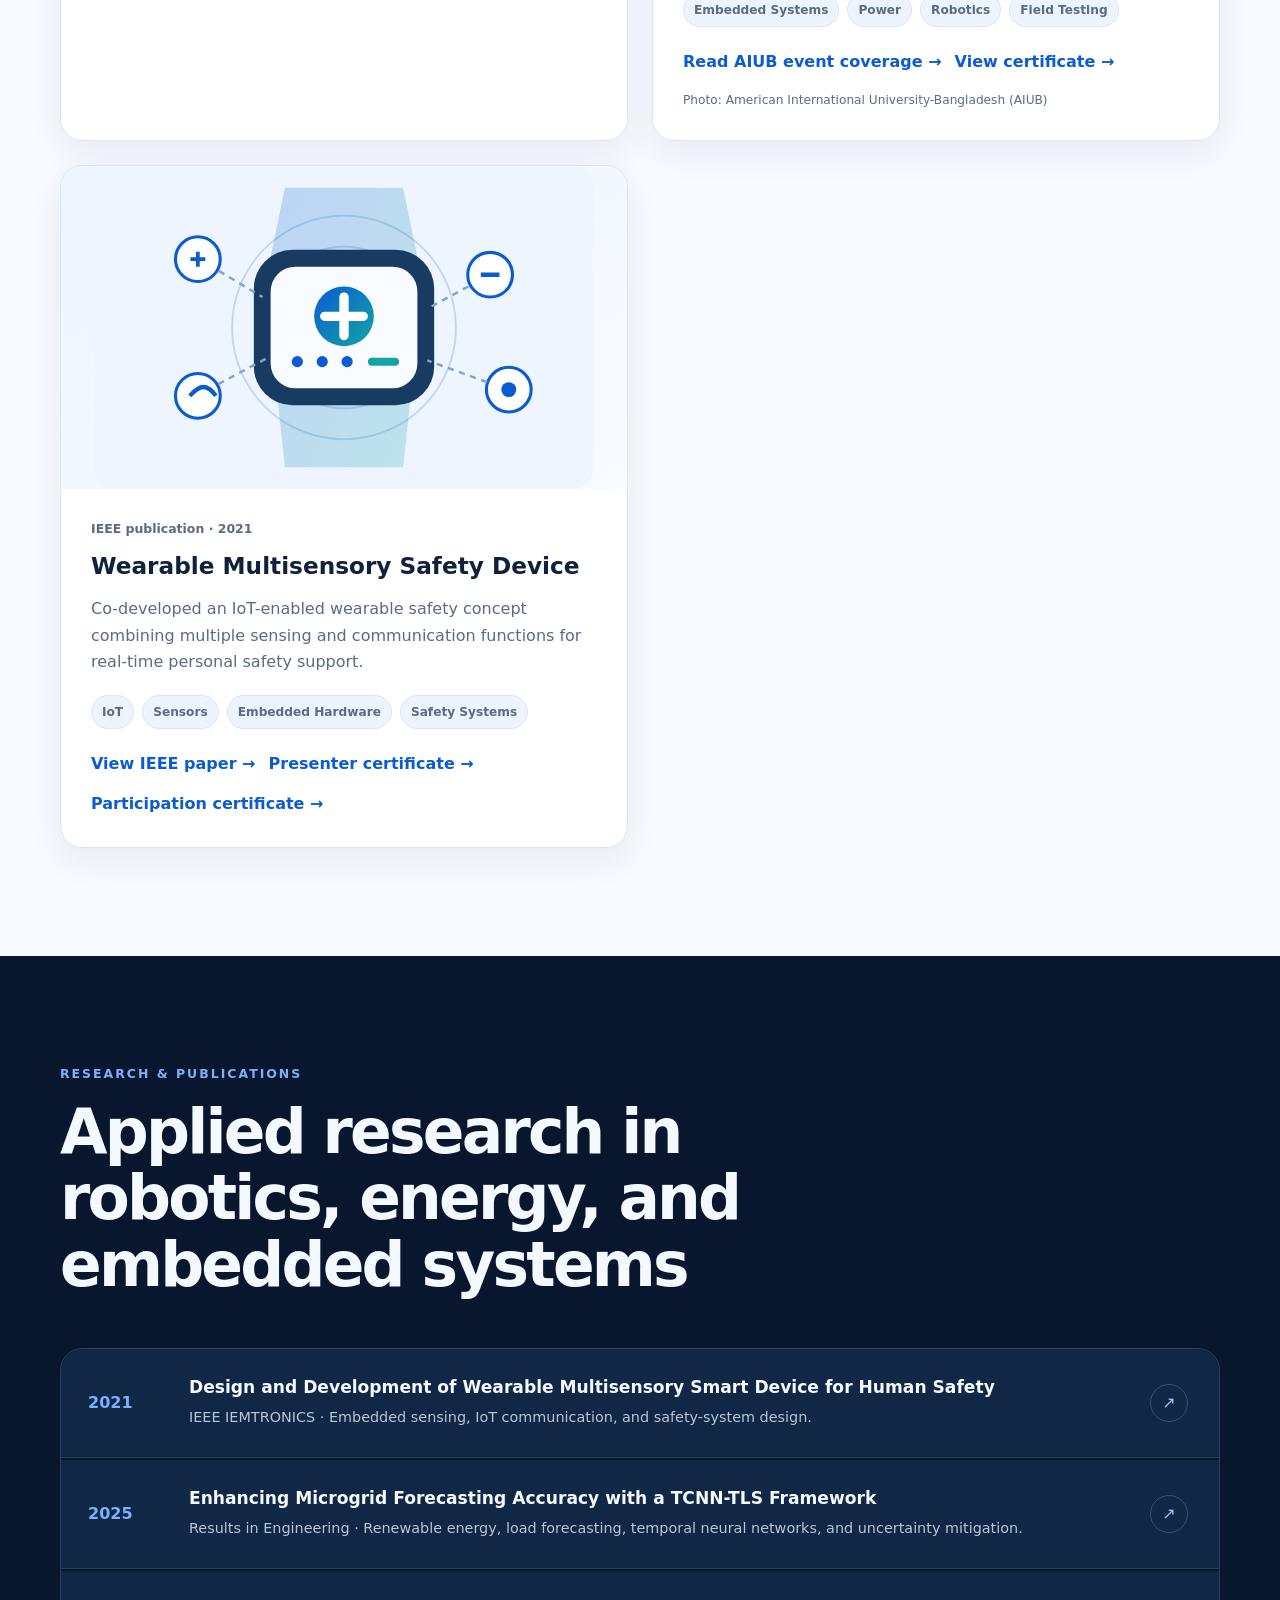
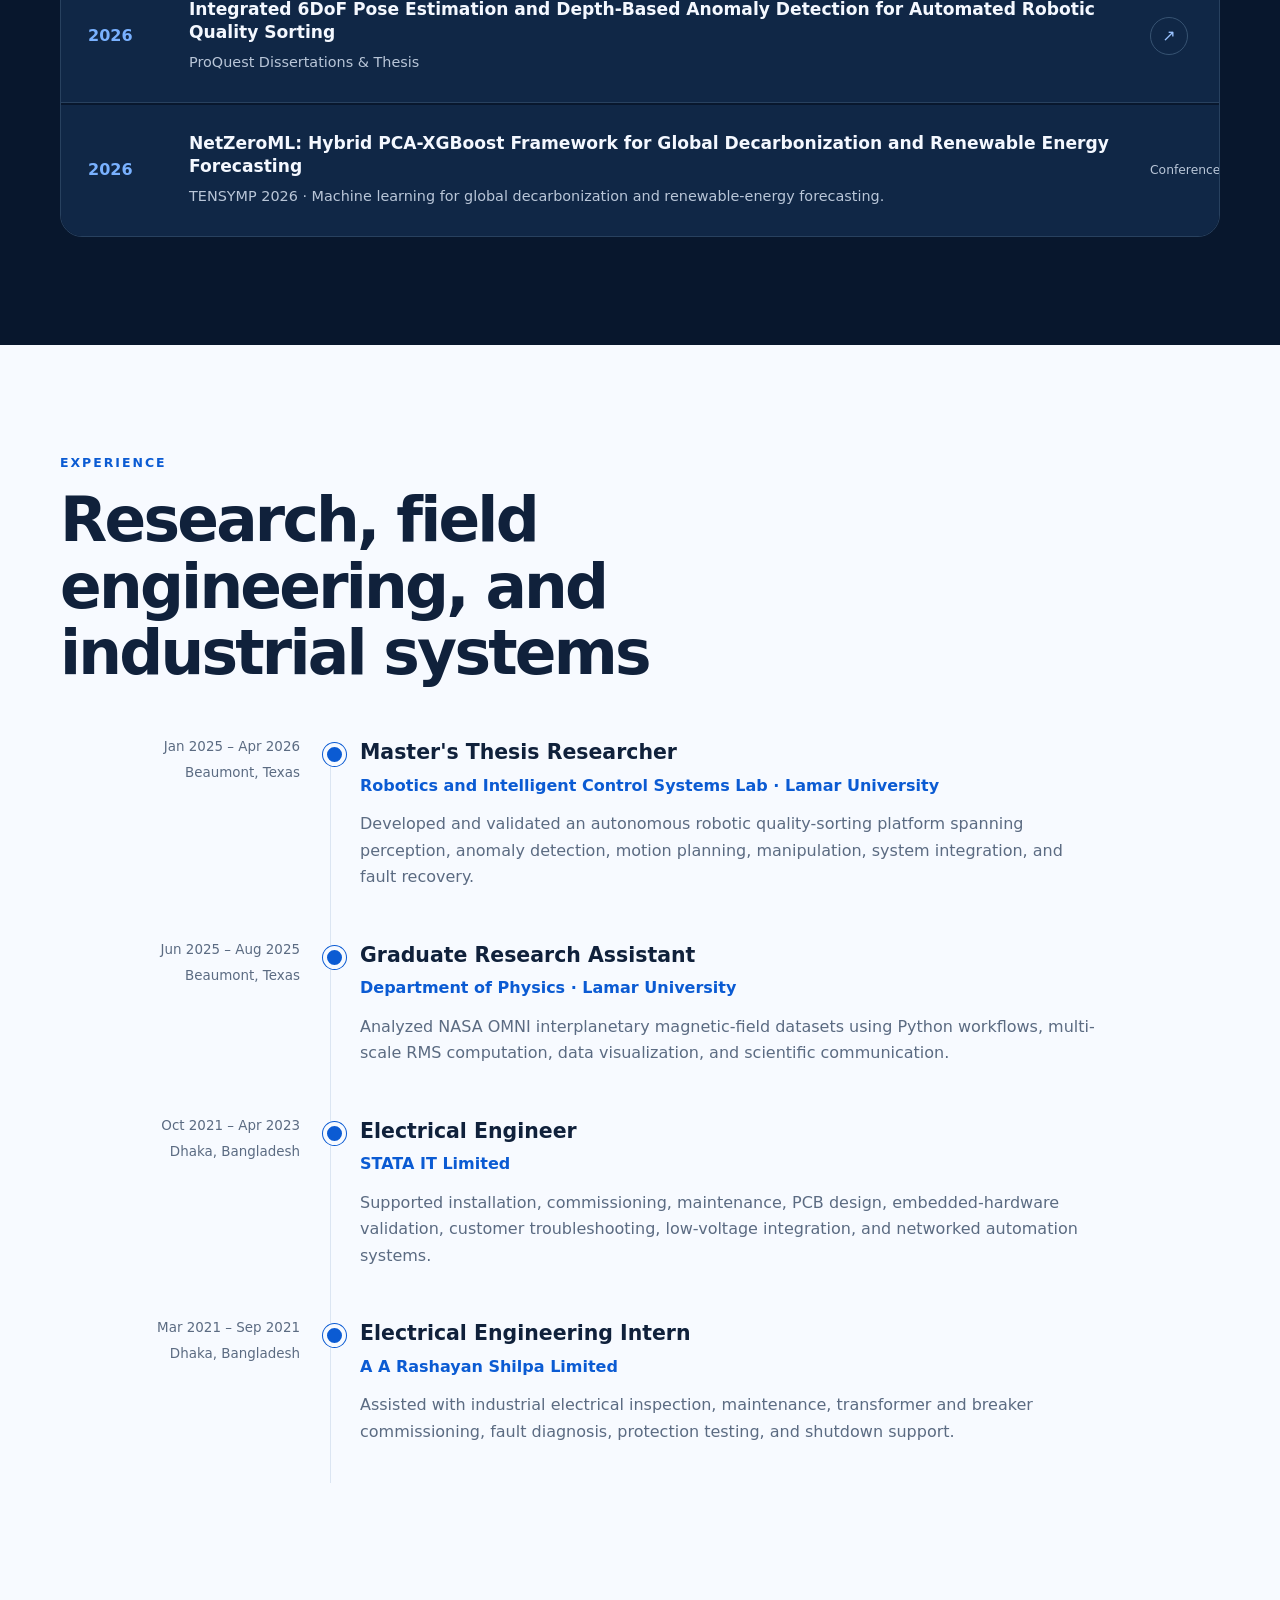
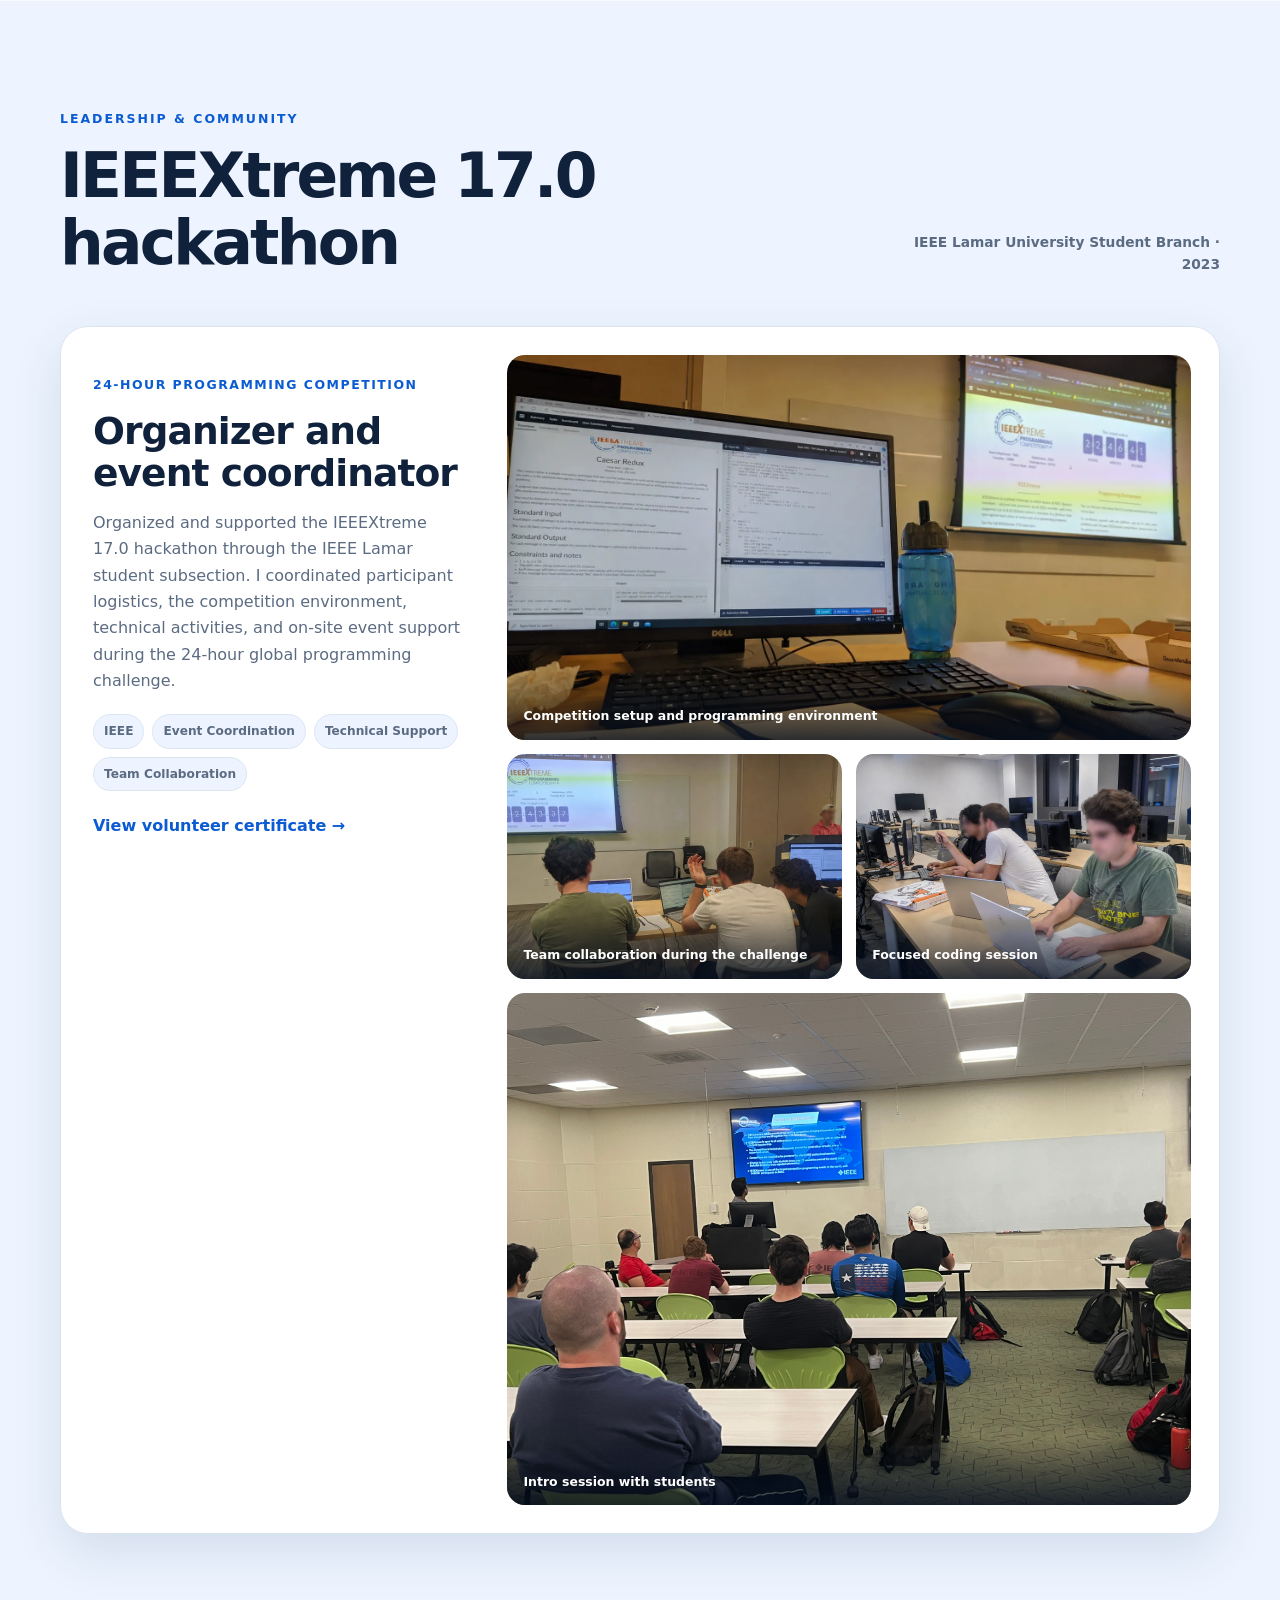
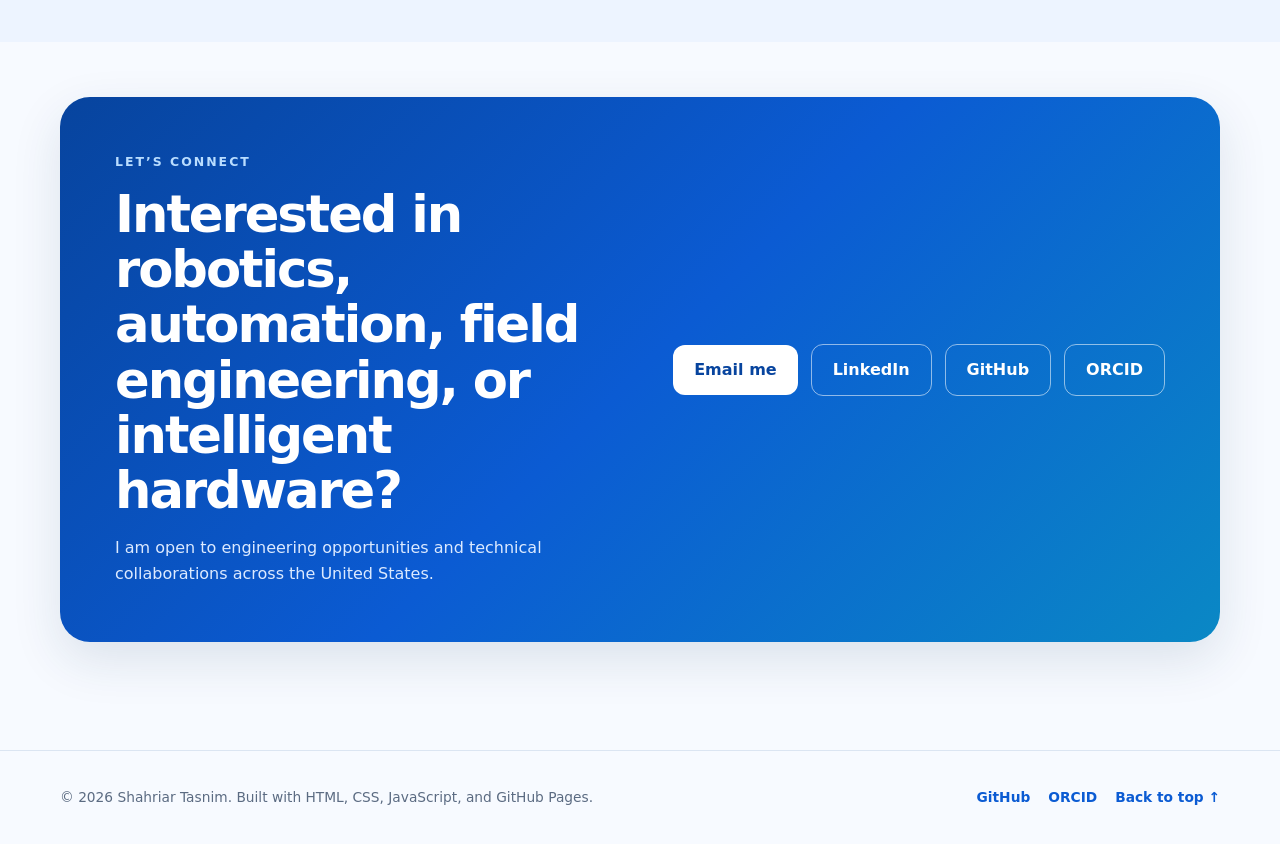
==== commit cfb5d7a8: "Update portfolio projects and certificates" ====
--- a/index.html
+++ b/index.html
@@ -7,7 +7,7 @@
   <meta name="keywords" content="Shahriar Tasnim, robotics engineer, electrical engineer, ROS 2, MoveIt 2, computer vision, embedded systems, automation, xArm5, FoundationPose">
   <meta name="author" content="Shahriar Tasnim">
   <meta property="og:title" content="Shahriar Tasnim | Robotics, Electrical & Automation Engineer">
-  <meta property="og:description" content="AI-enabled robotics, embedded systems, industrial automation, commissioning, and electromechanical integration.">
+  <meta property="og:description" content="AI-enabled robotics, embedded systems, industrial automation and smart manufacturing.">
   <meta property="og:type" content="website">
   <meta property="og:url" content="https://shahriar-tasnim.github.io/">
   <meta property="og:image" content="https://shahriar-tasnim.github.io/assets/images/robotic-sorting.svg">
@@ -74,9 +74,8 @@
       <div class="container hero-grid">
         <div class="hero-copy reveal">
           <p class="eyebrow">Robotics · Electrical · Automation</p>
-          <h1>I build intelligent systems that connect <span>perception, hardware, and motion.</span></h1>
           <p class="hero-lead">
-            I am Shahriar Tasnim, an Electrical and Computer Engineering graduate researcher focused on AI-enabled robotics, embedded systems, industrial automation, system validation, and field deployment.
+            I am Shahriar Tasnim, an Electrical and Computer Engineering graduate researcher focused on AI-enabled robotics, embedded systems, industrial automation ans smart manufacturing.
           </p>
           <div class="hero-actions">
             <a class="button button-primary" href="#projects">Explore my work</a>
@@ -93,21 +92,7 @@
 
         <div class="hero-panel reveal" aria-label="Selected engineering metrics">
           <div class="hero-visual">
-            <img src="assets/images/robotic-sorting.svg" alt="Illustration of an AI-enabled robotic quality sorting workcell">
-          </div>
-          <div class="metric-grid">
-            <article>
-              <strong>89.9%</strong>
-              <span>End-to-end robotic system success</span>
-            </article>
-            <article>
-              <strong>35%</strong>
-              <span>Automation cycle-time improvement</span>
-            </article>
-            <article>
-              <strong>18th</strong>
-              <span>Worldwide, University Rover Challenge</span>
-            </article>
+            <img src="assets/images/prism.gif" alt="Illustration of an AI-enabled robotic quality sorting workcell">
           </div>
         </div>
       </div>
@@ -164,12 +149,11 @@
             </div>
             <div class="project-content">
               <div class="project-topline">
-                <span>Thesis · 2026</span>
                 <span class="status">Completed</span>
               </div>
               <h3>AI-Enabled Robotic Quality Sorting</h3>
               <p>
-                Designed an autonomous workcell integrating RGB-D vision, FoundationPose, depth-based anomaly detection, MoveIt 2 motion planning, and a uFactory xArm5 for quality inspection and pick-and-place sorting.
+                Designed an autonomous system integrating RGB-D vision, FoundationPose, depth-based anomaly detection, MoveIt 2 motion planning, and a uFactory xArm5 for quality inspection and pick-and-place sorting.
               </p>
               <ul class="project-results">
                 <li>89.9% end-to-end system success</li>
@@ -177,7 +161,7 @@
                 <li>Integrated perception, grasping, validation, and recovery</li>
               </ul>
               <div class="tag-list">
-                <span>ROS 2</span><span>MoveIt 2</span><span>FoundationPose</span><span>RealSense</span><span>OpenCV</span><span>xArm5</span>
+                <span>ROS2</span> <span>6DOF Pose Estimation</span><span>RGBD Camera</span>
               </div>
               <div class="card-actions">
                 <a class="text-link" href="https://github.com/shahriar-tasnim?tab=repositories" target="_blank" rel="noopener">View GitHub profile →</a>
@@ -205,24 +189,98 @@
             </a>
             <div class="project-content">
               <div class="project-topline"><span>International competition · May 2019</span></div>
-              <h3>University Rover Challenge — Finalist</h3>
-              <p>Selected among 36 finalist teams and finished 18th worldwide. I contributed to electrical and embedded systems, power and control circuitry, actuator integration, robotic-arm hardware, and field testing at the Mars Desert Research Station in Utah.</p>
-              <div class="tag-list"><span>Embedded Systems</span><span>Power</span><span>Robotics</span><span>Field Testing</span></div>
-              <a class="text-link" href="https://www.aiub.edu/aiub-robotic-crew-participated-in-the-finals-of-2019-university-rover-challenge" target="_blank" rel="noopener">Read AIUB event coverage →</a>
-              <p class="photo-credit">Photo: American International University-Bangladesh (AIUB)</p>
-            </div>
+              <h3>University Rover Challenge 2019 — Finalist</h3>
+              <p>Selected among 36 finalist teams and finished 18th worldwide. I contributed to electrical and embedded systems,Re-designed the main control board, power and control circuitry, actuator integration, robotic-arm hardware, and field testing at the Mars Desert Research Station(MDRS) in Utah,USA.</p>
+
+              <div class="tag-list">
+                <span>Embedded Systems</span>
+                <span>Power</span>
+                <span>Robotics</span>
+                <span>Field Testing</span>
+              </div>
+
+              <div class="card-actions">
+                <a
+                  class="text-link"
+                  href="https://www.aiub.edu/aiub-robotic-crew-participated-in-the-finals-of-2019-university-rover-challenge"
+                  target="_blank"
+                  rel="noopener"
+                >
+                  Read AIUB event coverage →
+                </a>
+
+                <a
+                  class="text-link"
+                  href="assets/certificates/urc-2019-certificate.pdf"
+                  target="_blank"
+                  rel="noopener"
+                >
+                  View certificate →
+                </a>
+              </div>
+
+              <p class="photo-credit">
+                Photo: American International University-Bangladesh (AIUB)
+              </p>
+              </div>
+
           </article>
 
           <article class="project-card reveal">
             <div class="project-image">
-              <img src="assets/images/wearable.svg" alt="Wearable multisensory safety device illustration">
-            </div>
+              <img
+                src="assets/images/wearable.svg"
+                alt="Wearable multisensory safety device illustration"
+              >
+            </div>
+
             <div class="project-content">
-              <div class="project-topline"><span>IEEE publication · 2021</span></div>
+              <div class="project-topline">
+                <span>IEEE publication · 2021</span>
+              </div>
+
               <h3>Wearable Multisensory Safety Device</h3>
-              <p>Co-developed an IoT-enabled wearable safety concept combining multiple sensing and communication functions for real-time personal safety support.</p>
-              <div class="tag-list"><span>IoT</span><span>Sensors</span><span>Embedded Hardware</span><span>Safety Systems</span></div>
-              <a class="text-link" href="https://ieeexplore.ieee.org/document/9422642/" target="_blank" rel="noopener">View IEEE paper →</a>
+
+              <p>
+                Co-developed an IoT-enabled wearable safety concept combining multiple
+                sensing and communication functions for real-time personal safety support.
+              </p>
+
+              <div class="tag-list">
+                <span>IoT</span>
+                <span>Sensors</span>
+                <span>Embedded Hardware</span>
+                <span>Safety Systems</span>
+              </div>
+
+              <div class="card-actions">
+                <a
+                  class="text-link"
+                  href="https://ieeexplore.ieee.org/document/9422642/"
+                  target="_blank"
+                  rel="noopener"
+                >
+                  View IEEE paper →
+                </a>
+
+                <a
+                  class="text-link"
+                  href="assets/certificates/wearable-paper-presenter-certificate.pdf"
+                  target="_blank"
+                  rel="noopener"
+                >
+                  Presenter certificate →
+                </a>
+
+                <a
+                  class="text-link"
+                  href="assets/certificates/wearable-paper-participation-certificate.pdf"
+                  target="_blank"
+                  rel="noopener"
+                >
+                  Participation certificate →
+                </a>
+              </div>
             </div>
           </article>
         </div>
@@ -237,6 +295,16 @@
         </div>
 
         <div class="publication-list">
+
+          <article class="publication reveal">
+            <div class="publication-year">2021</div>
+            <div>
+              <h3>Design and Development of Wearable Multisensory Smart Device for Human Safety</h3>
+              <p>IEEE IEMTRONICS · Embedded sensing, IoT communication, and safety-system design.</p>
+            </div>
+            <a href="https://doi.org/10.1109/IEMTRONICS52119.2021.9422642" target="_blank" rel="noopener" aria-label="Open wearable safety publication">↗</a>
+          </article>
+
           <article class="publication reveal">
             <div class="publication-year">2025</div>
             <div>
@@ -246,22 +314,15 @@
             <a href="https://doi.org/10.1016/j.rineng.2025.105606" target="_blank" rel="noopener" aria-label="Open microgrid forecasting publication">↗</a>
           </article>
 
-          <article class="publication reveal">
-            <div class="publication-year">2021</div>
-            <div>
-              <h3>Design and Development of Wearable Multisensory Smart Device for Human Safety</h3>
-              <p>IEEE IEMTRONICS · Embedded sensing, IoT communication, and safety-system design.</p>
-            </div>
-            <a href="https://doi.org/10.1109/IEMTRONICS52119.2021.9422642" target="_blank" rel="noopener" aria-label="Open wearable safety publication">↗</a>
-          </article>
+
 
           <article class="publication reveal">
             <div class="publication-year">2026</div>
             <div>
               <h3>Integrated 6DoF Pose Estimation and Depth-Based Anomaly Detection for Automated Robotic Quality Sorting</h3>
-              <p>Master's thesis · AI-enabled robotic inspection, manipulation, and autonomous quality sorting.</p>
-            </div>
-            <a href="assets/Shahriar_Tasnim_Resume.pdf" target="_blank" rel="noopener" aria-label="Open resume with thesis details">↗</a>
+              <p>ProQuest Dissertations & Thesis</p>
+            </div>
+            <a href="https://www.proquest.com/openview/8e015cca4f8df7836501761deabf9b62/1?pq-origsite=gscholar&cbl=18750&diss=y" target="_blank" rel="noopener" aria-label="Open link with thesis details">↗</a>
           </article>
 
           <article class="publication reveal">
@@ -334,43 +395,6 @@
         </div>
       </div>
     </section>
-
-    <section id="skills" class="section section-soft">
-      <div class="container">
-        <div class="section-heading reveal">
-          <p class="eyebrow">Technical toolkit</p>
-          <h2>Skills I use to build and troubleshoot systems</h2>
-        </div>
-
-        <div class="skills-grid">
-          <article class="skill-card reveal">
-            <h3>Robotics &amp; Automation</h3>
-            <div class="skill-list"><span>ROS 2</span><span>MoveIt 2</span><span>Gazebo</span><span>RViz</span><span>URDF/Xacro</span><span>Motion Planning</span><span>Robot Bring-up</span><span>Autonomous Sorting</span></div>
-          </article>
-          <article class="skill-card reveal">
-            <h3>Computer Vision &amp; AI</h3>
-            <div class="skill-list"><span>RGB-D Vision</span><span>FoundationPose</span><span>OpenCV</span><span>Open3D</span><span>PyTorch3D</span><span>6DoF Pose Estimation</span><span>Depth Anomaly Detection</span></div>
-          </article>
-          <article class="skill-card reveal">
-            <h3>Embedded &amp; Electronics</h3>
-            <div class="skill-list"><span>KiCad</span><span>Altium</span><span>PCB Design</span><span>SPI</span><span>I²C</span><span>UART</span><span>GPIO</span><span>Sensor Integration</span><span>Oscilloscope</span><span>DMM</span></div>
-          </article>
-          <article class="skill-card reveal">
-            <h3>Industrial &amp; Field Engineering</h3>
-            <div class="skill-list"><span>Commissioning</span><span>Preventive Maintenance</span><span>Root-Cause Analysis</span><span>Electrical Troubleshooting</span><span>TCP/IP</span><span>DHCP</span><span>Siemens PLC</span><span>Ladder Logic</span></div>
-          </article>
-          <article class="skill-card reveal">
-            <h3>Programming &amp; Engineering Tools</h3>
-            <div class="skill-list"><span>Python</span><span>C</span><span>C++</span><span>MATLAB</span><span>Simulink</span><span>Linux</span><span>Git</span><span>AutoCAD Electrical</span><span>Onshape</span><span>Blender</span></div>
-          </article>
-          <article class="skill-card reveal">
-            <h3>Current Career Focus</h3>
-            <div class="skill-list"><span>Robotics Deployment</span><span>Field Service</span><span>Automation &amp; Controls</span><span>Test &amp; Validation</span><span>Commissioning</span><span>Applications Engineering</span></div>
-          </article>
-        </div>
-      </div>
-    </section>
-
 
     <section id="leadership" class="section leadership-section">
       <div class="container">
@@ -379,7 +403,7 @@
             <p class="eyebrow">Leadership &amp; community</p>
             <h2>IEEEXtreme 17.0 hackathon</h2>
           </div>
-          <span class="event-date">IEEE Lamar Student Subsection · October 2023</span>
+          <span class="event-date">IEEE Lamar University Student Branch · 2023</span>
         </div>
 
         <article class="event-feature reveal">
@@ -387,8 +411,24 @@
             <span class="event-kicker">24-hour programming competition</span>
             <h3>Organizer and event coordinator</h3>
             <p>Organized and supported the IEEEXtreme 17.0 hackathon through the IEEE Lamar student subsection. I coordinated participant logistics, the competition environment, technical activities, and on-site event support during the 24-hour global programming challenge.</p>
-            <div class="tag-list"><span>IEEE</span><span>Event Coordination</span><span>Technical Support</span><span>Team Collaboration</span></div>
-            <p class="privacy-note">Participant faces have been lightly blurred for privacy.</p>
+            <div class="tag-list">
+              <span>IEEE</span>
+              <span>Event Coordination</span>
+              <span>Technical Support</span>
+              <span>Team Collaboration</span>
+            </div>
+
+            <div class="card-actions">
+              <a
+                class="text-link"
+                href="assets/certificates/ieeextreme-17-volunteer-certificate.pdf"
+                target="_blank"
+                rel="noopener"
+              >
+                View volunteer certificate →
+              </a>
+            </div>
+
           </div>
 
           <div class="event-gallery" aria-label="IEEEXtreme 17.0 event gallery">
@@ -405,8 +445,8 @@
               <figcaption>Focused coding session</figcaption>
             </figure>
             <figure class="gallery-item gallery-item-wide">
-              <img src="assets/images/ieeextreme-event-room.webp" alt="IEEEXtreme event room and organizer support with faces lightly blurred" loading="lazy">
-              <figcaption>On-site coordination and event support</figcaption>
+              <img src="assets/images/breifing_students.jpg" alt="intro session with students and faculty members" loading="lazy">
+              <figcaption>Intro session with students</figcaption>
             </figure>
           </div>
         </article>
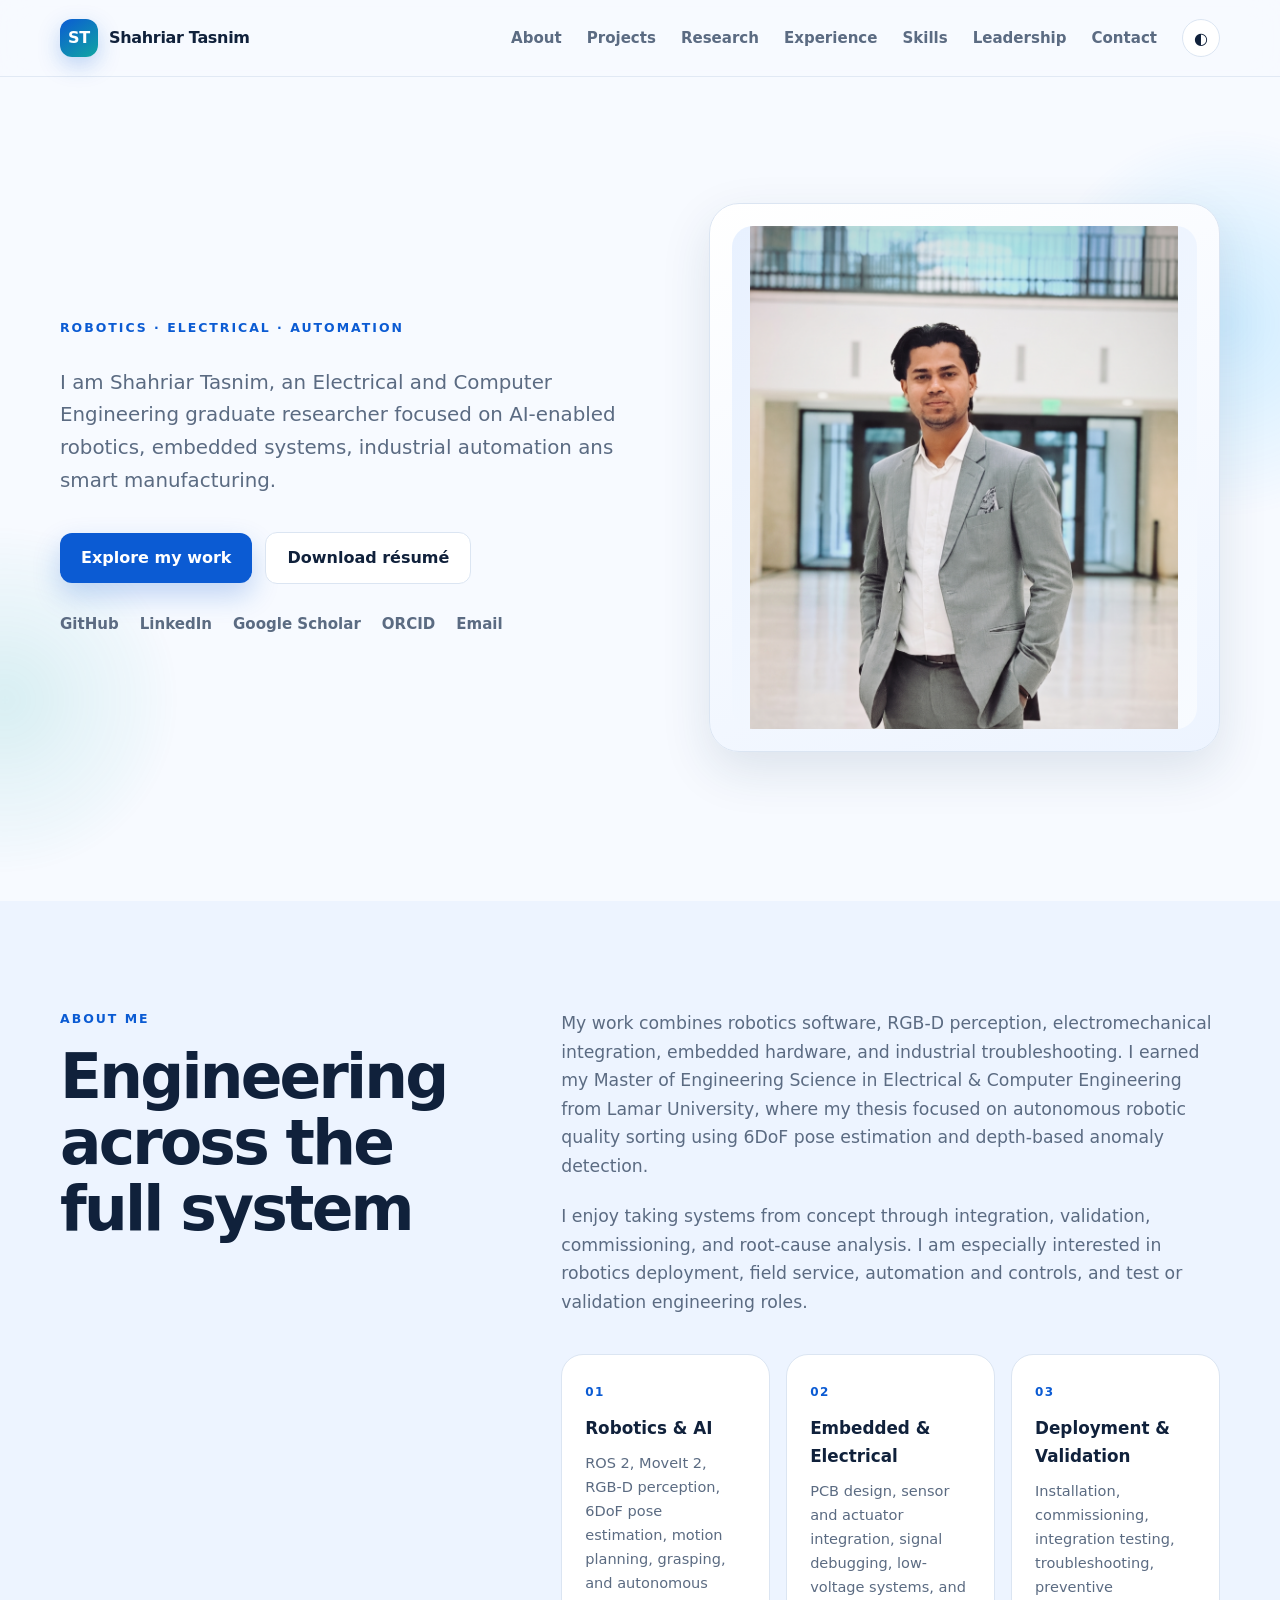
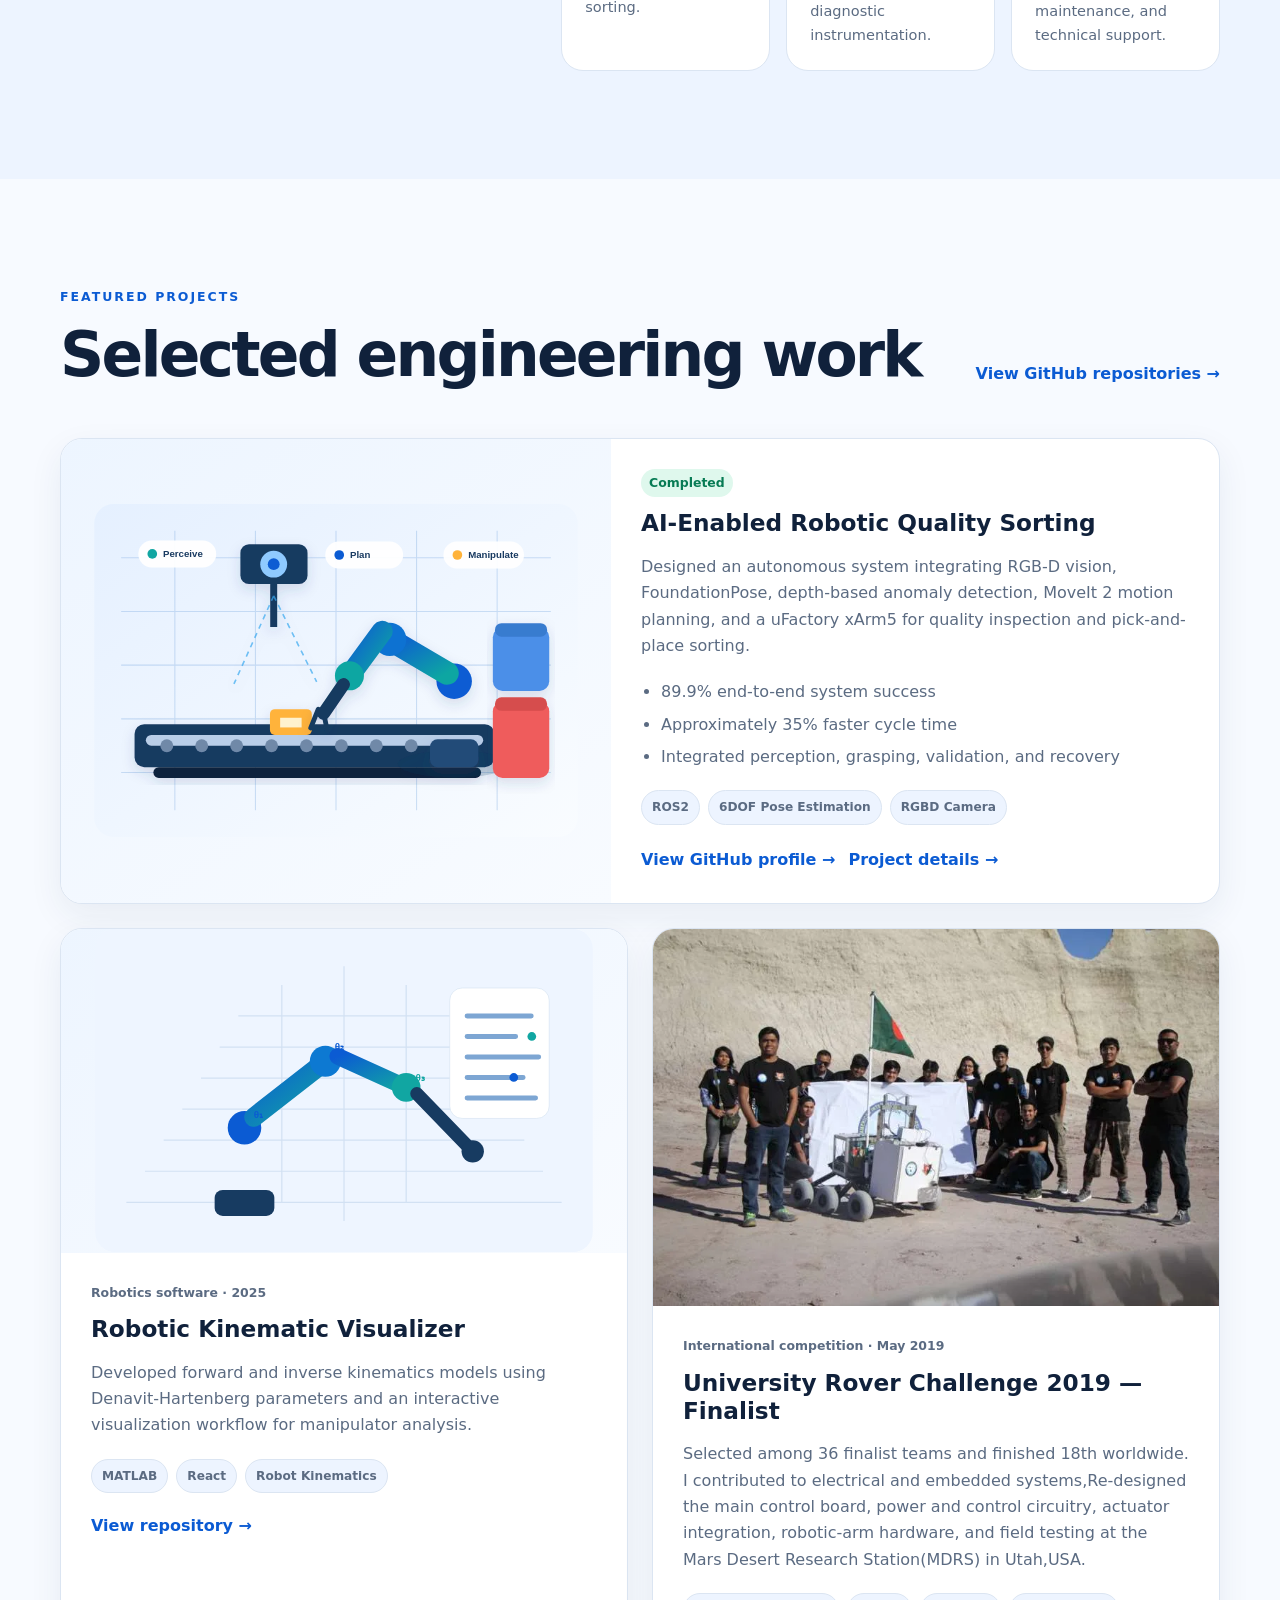
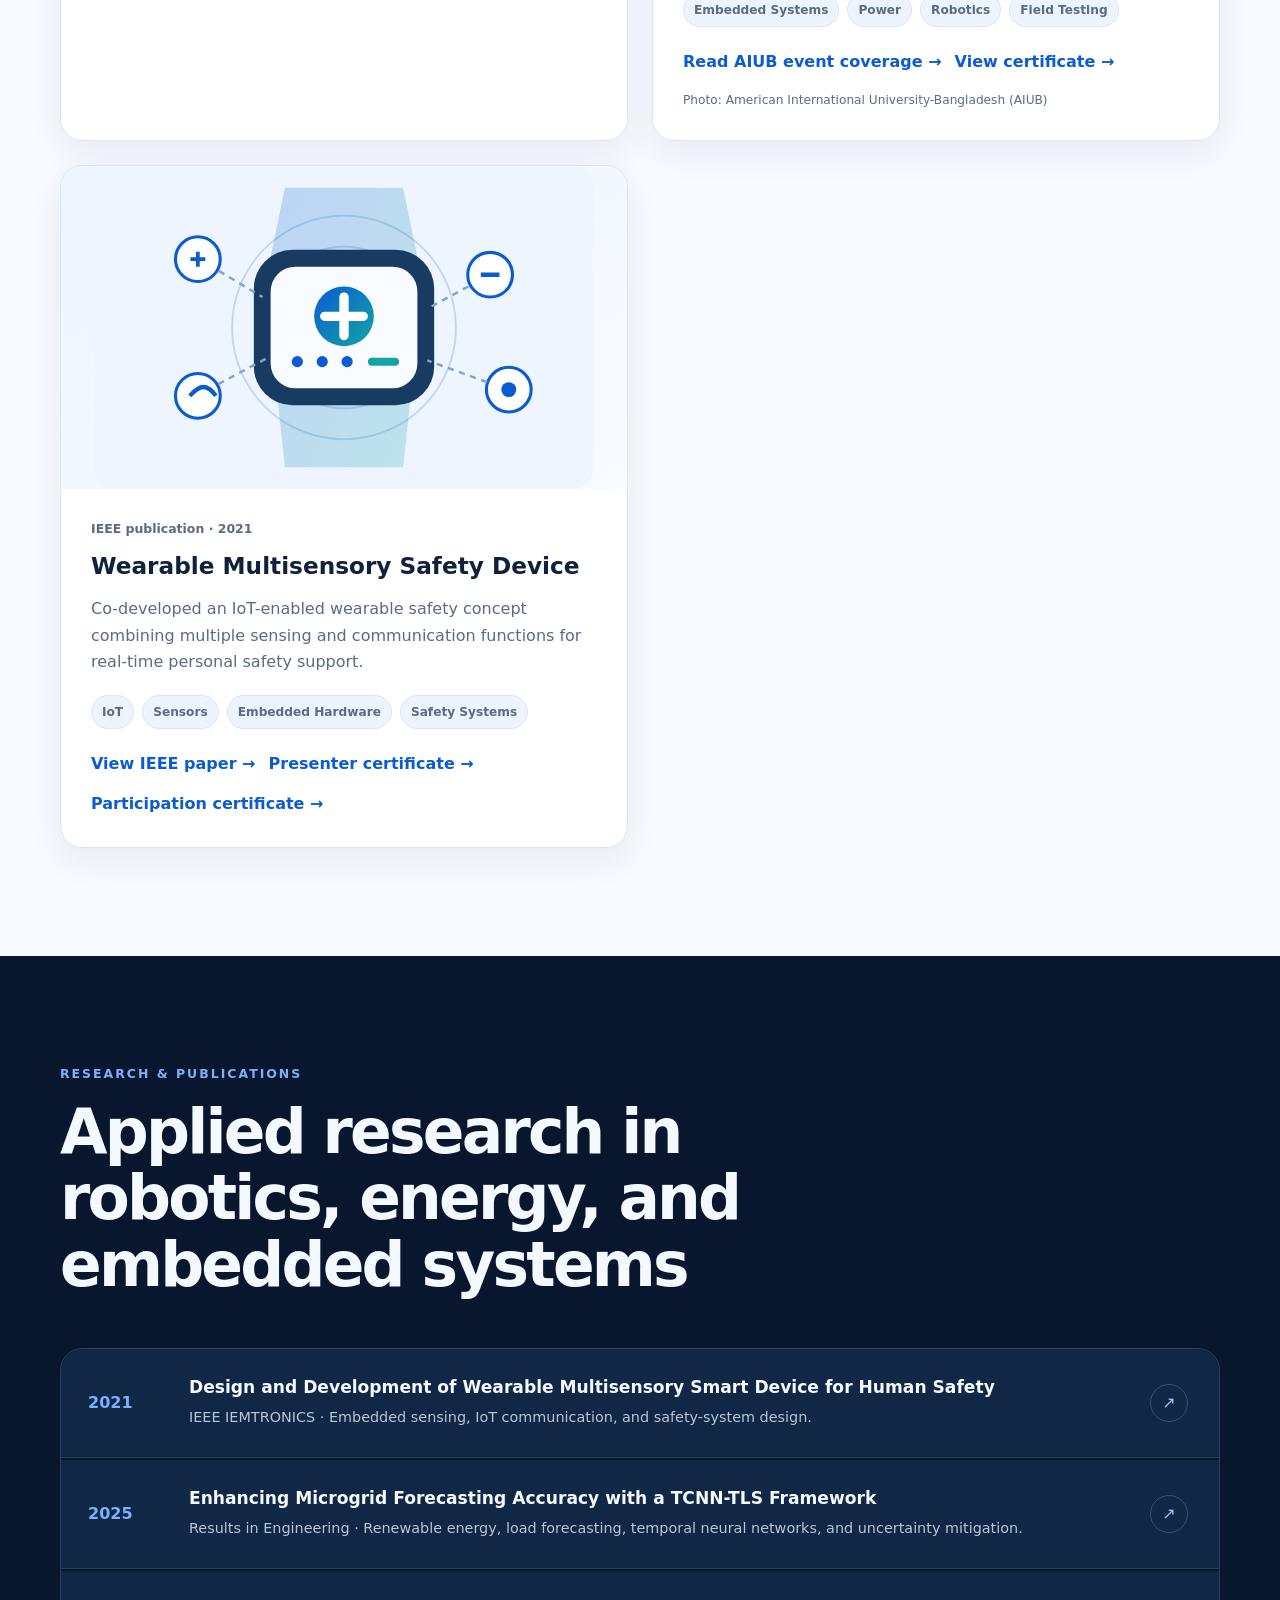
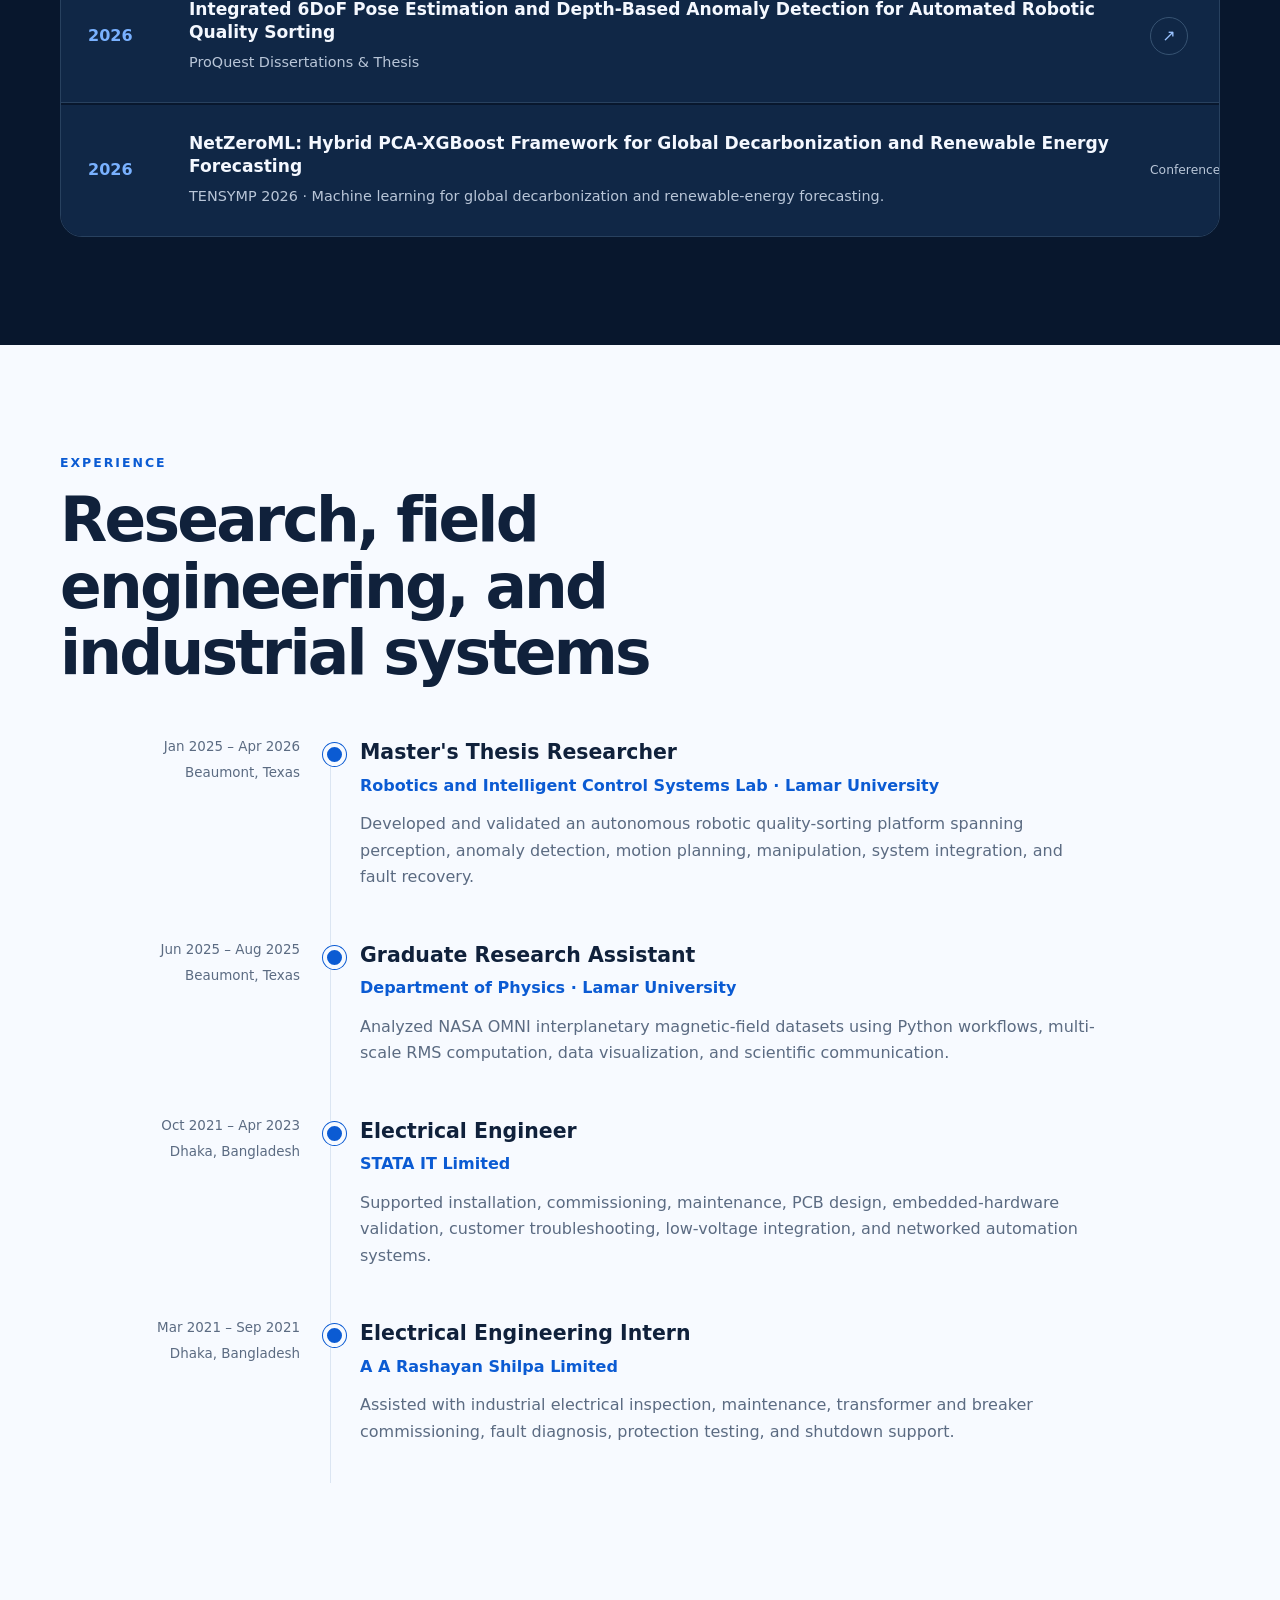
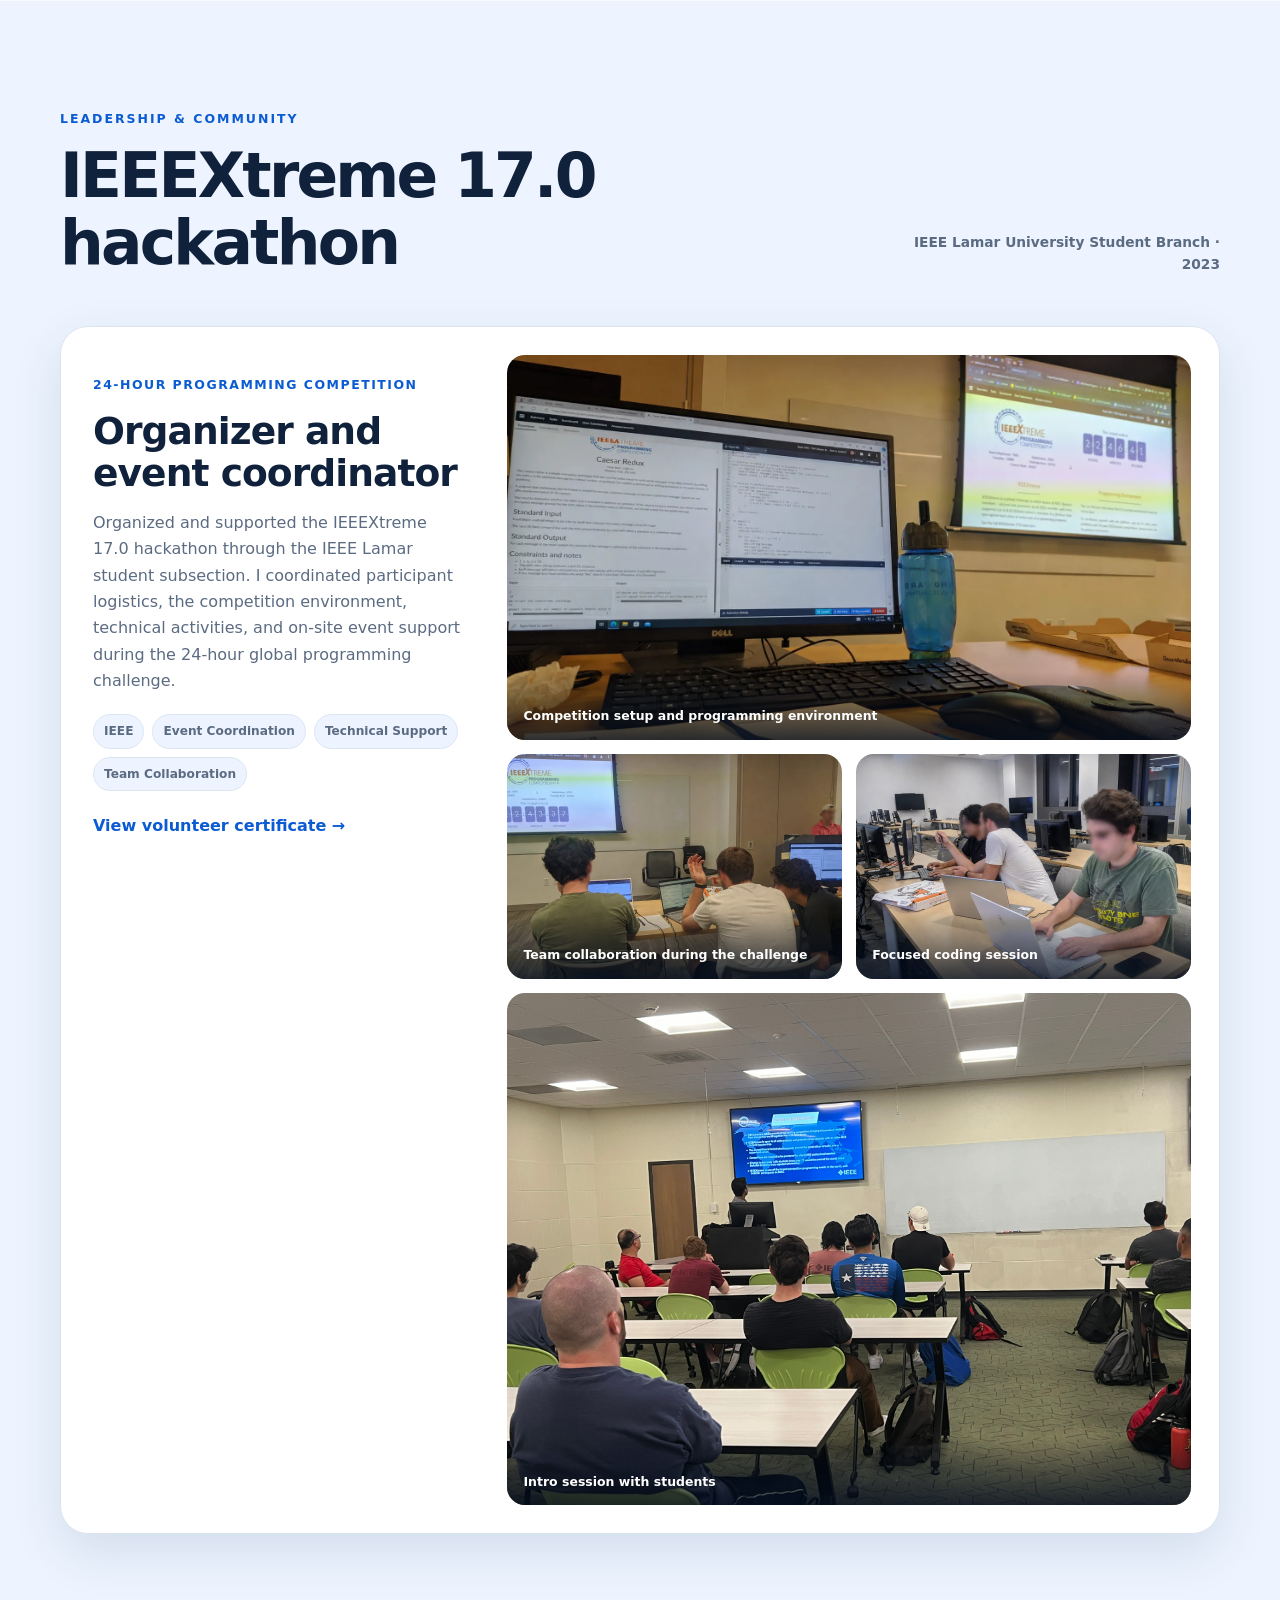
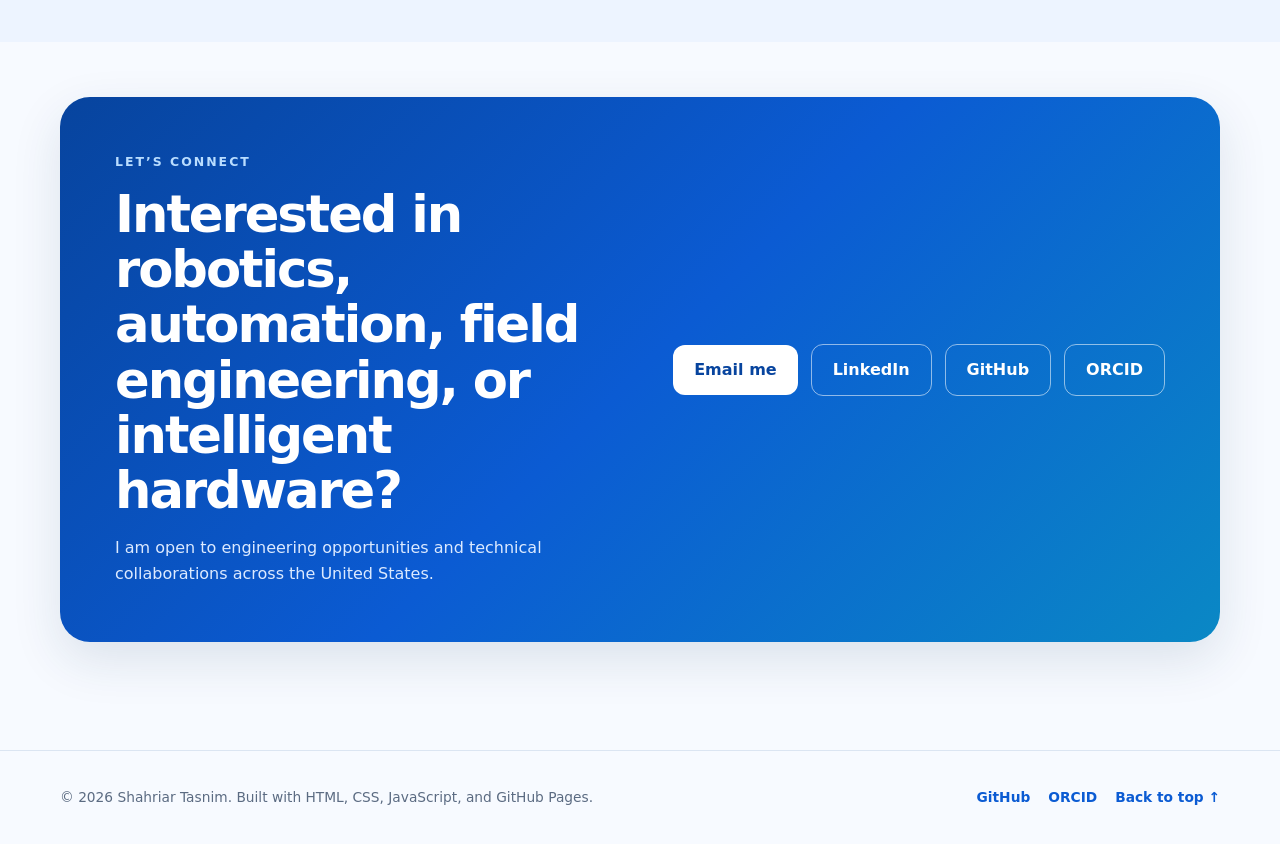
==== commit 620d703f: "Update portfolio pictures and certificate" ====
--- a/index.html
+++ b/index.html
@@ -92,7 +92,7 @@
 
         <div class="hero-panel reveal" aria-label="Selected engineering metrics">
           <div class="hero-visual">
-            <img src="assets/images/prism.gif" alt="Illustration of an AI-enabled robotic quality sorting workcell">
+            <img src="assets/images/profile_st.png" alt="Illustration of an AI-enabled robotic quality sorting workcell">
           </div>
         </div>
       </div>
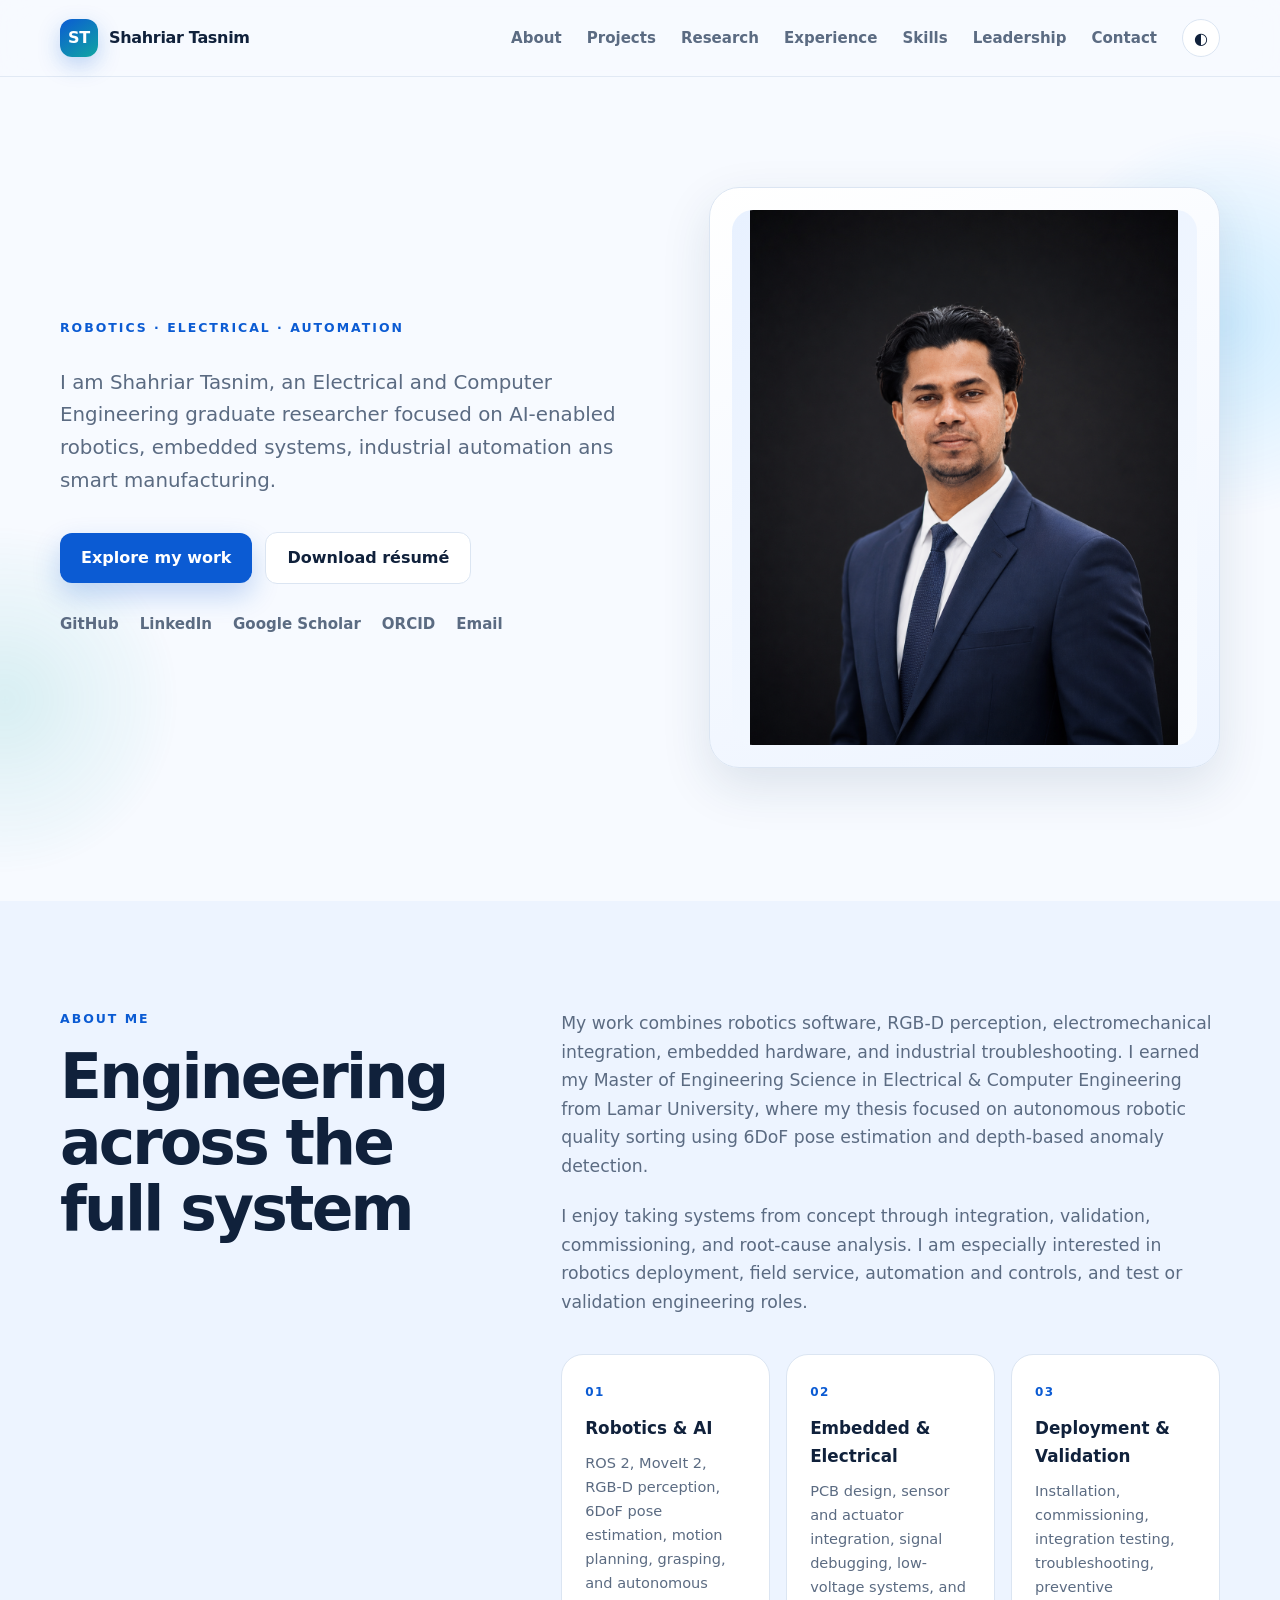
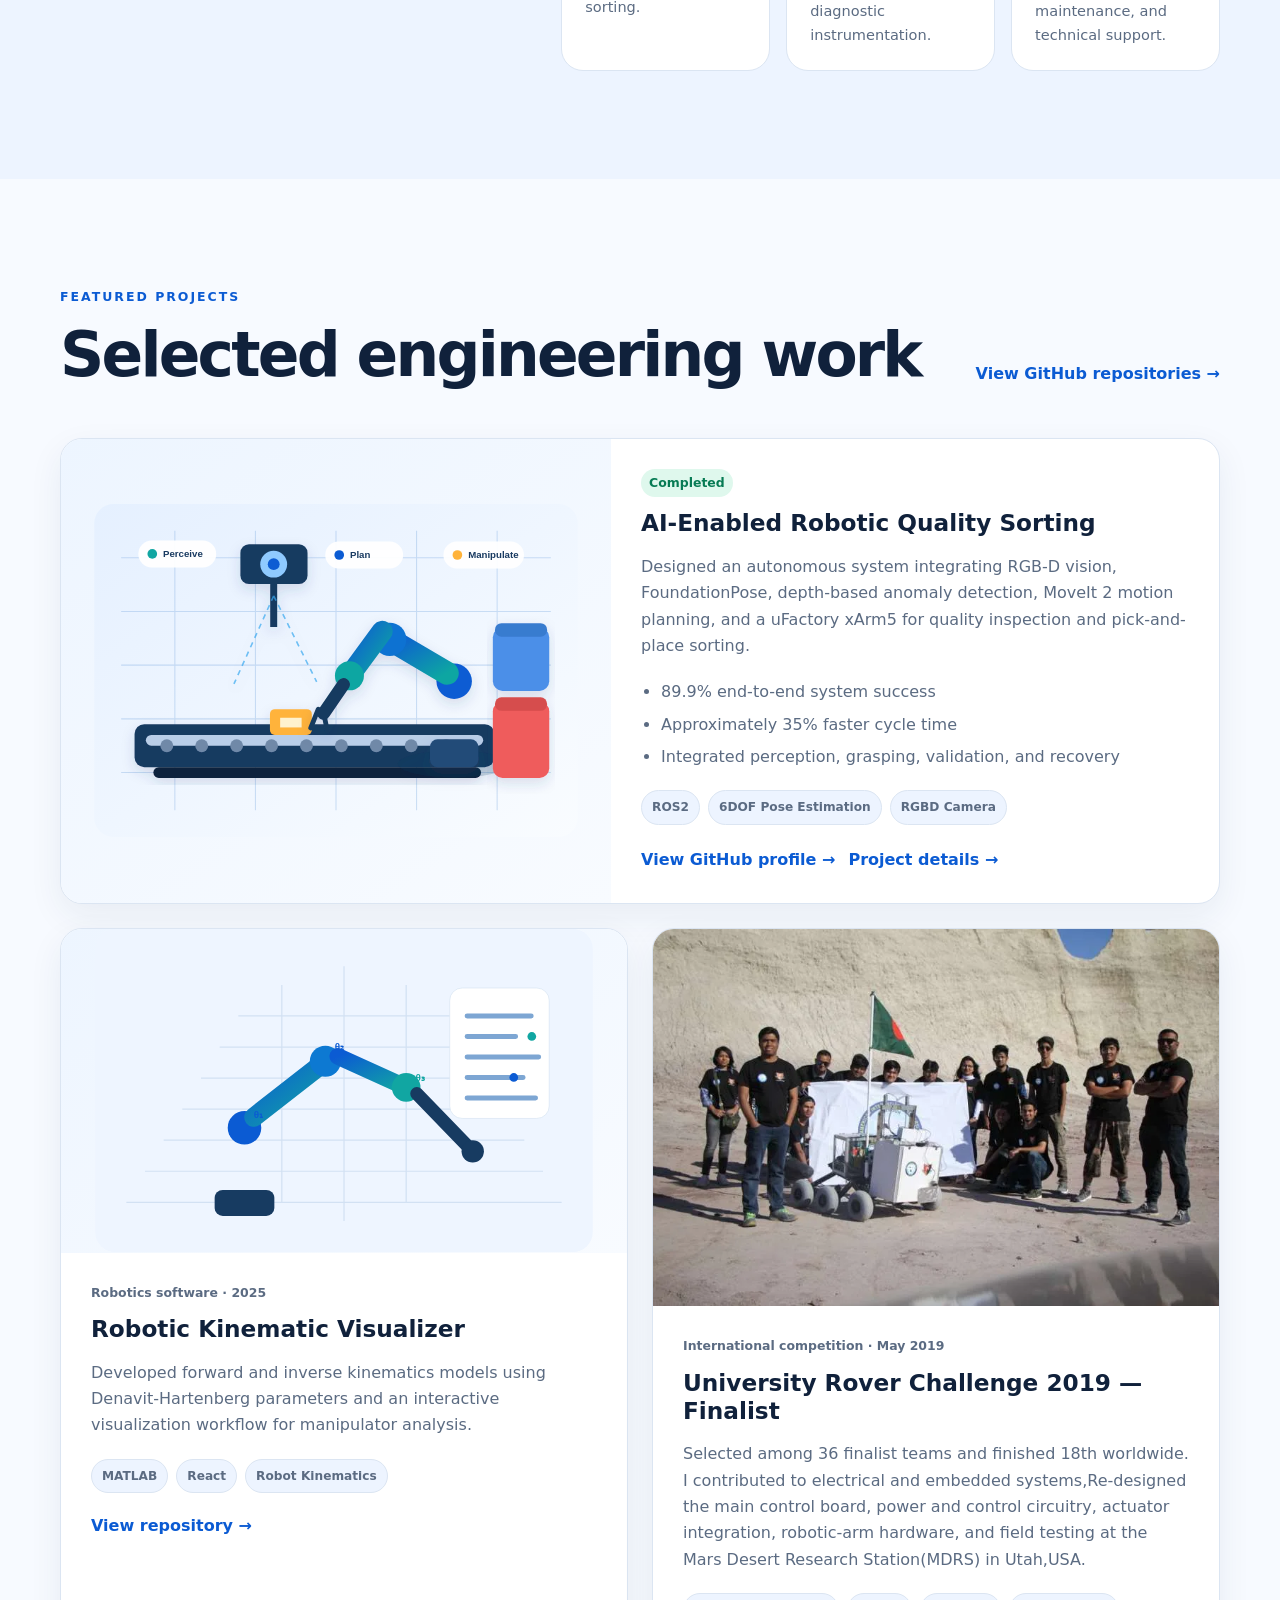
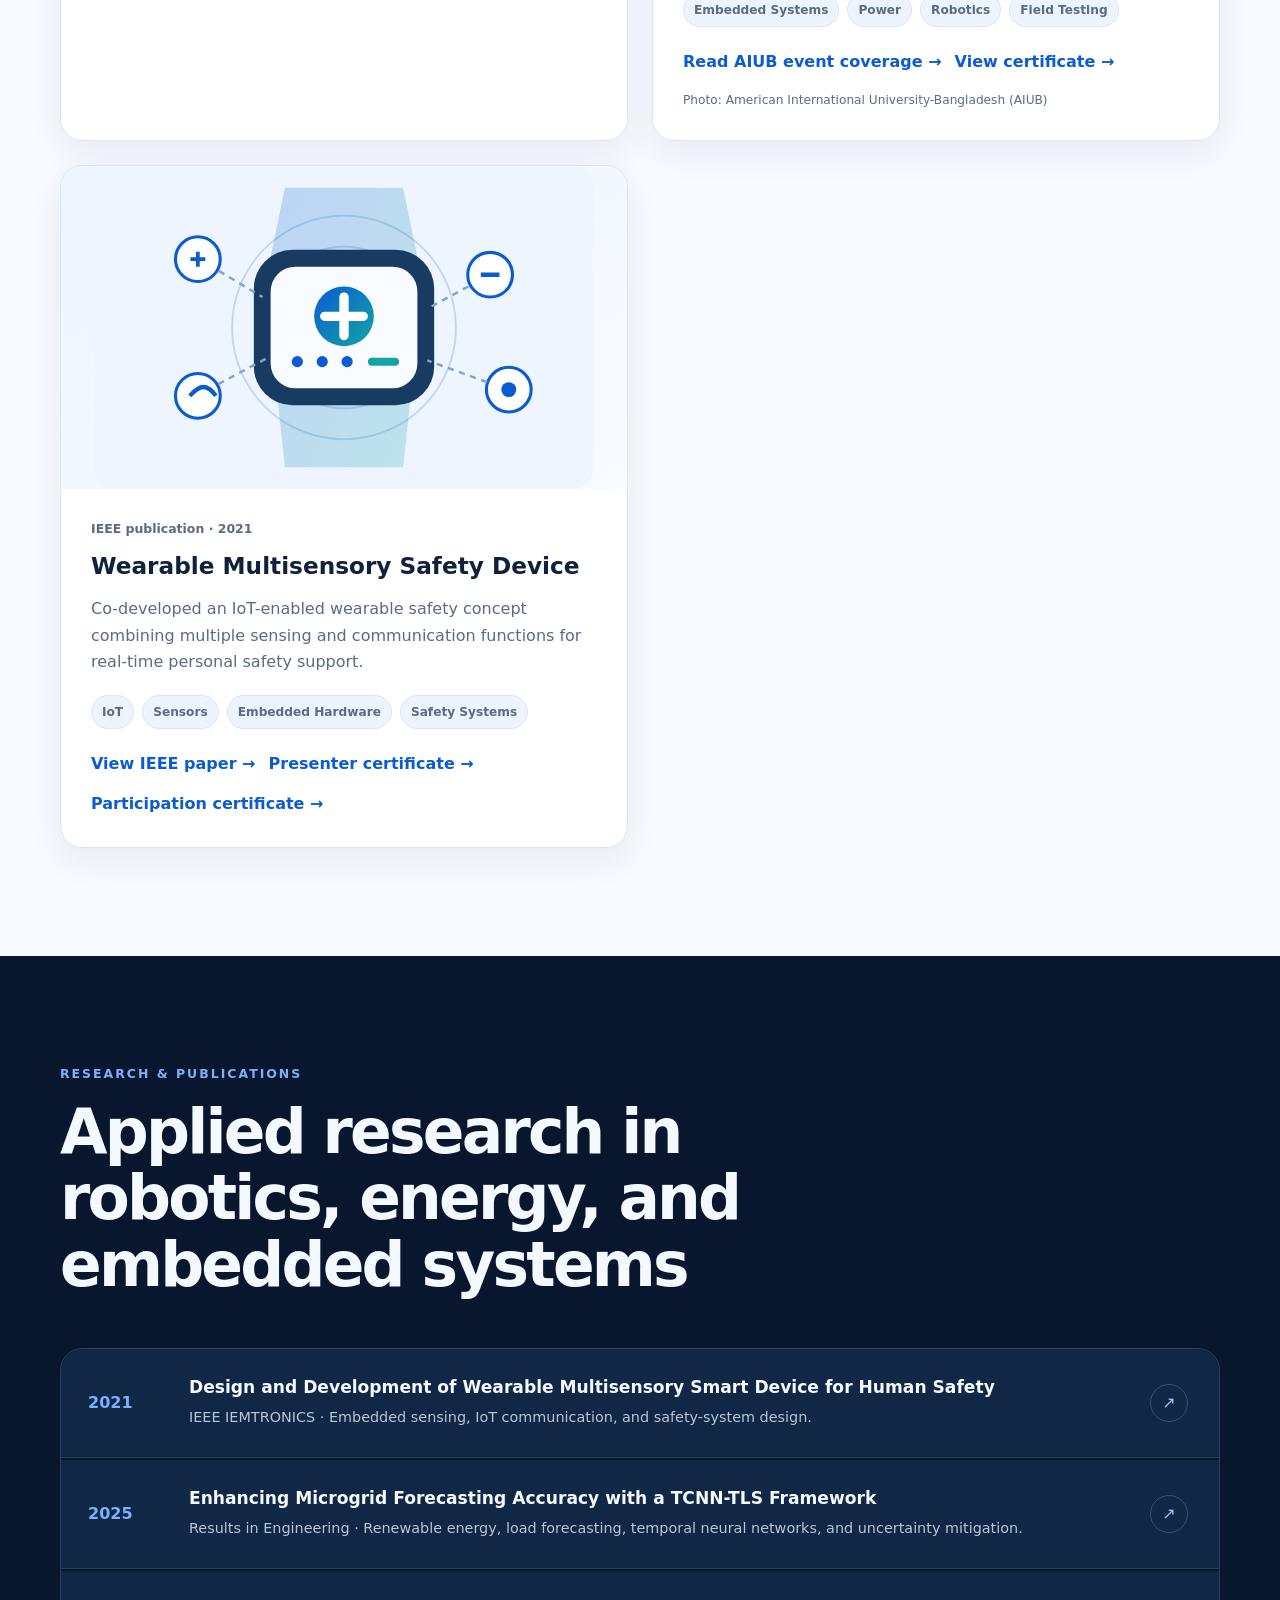
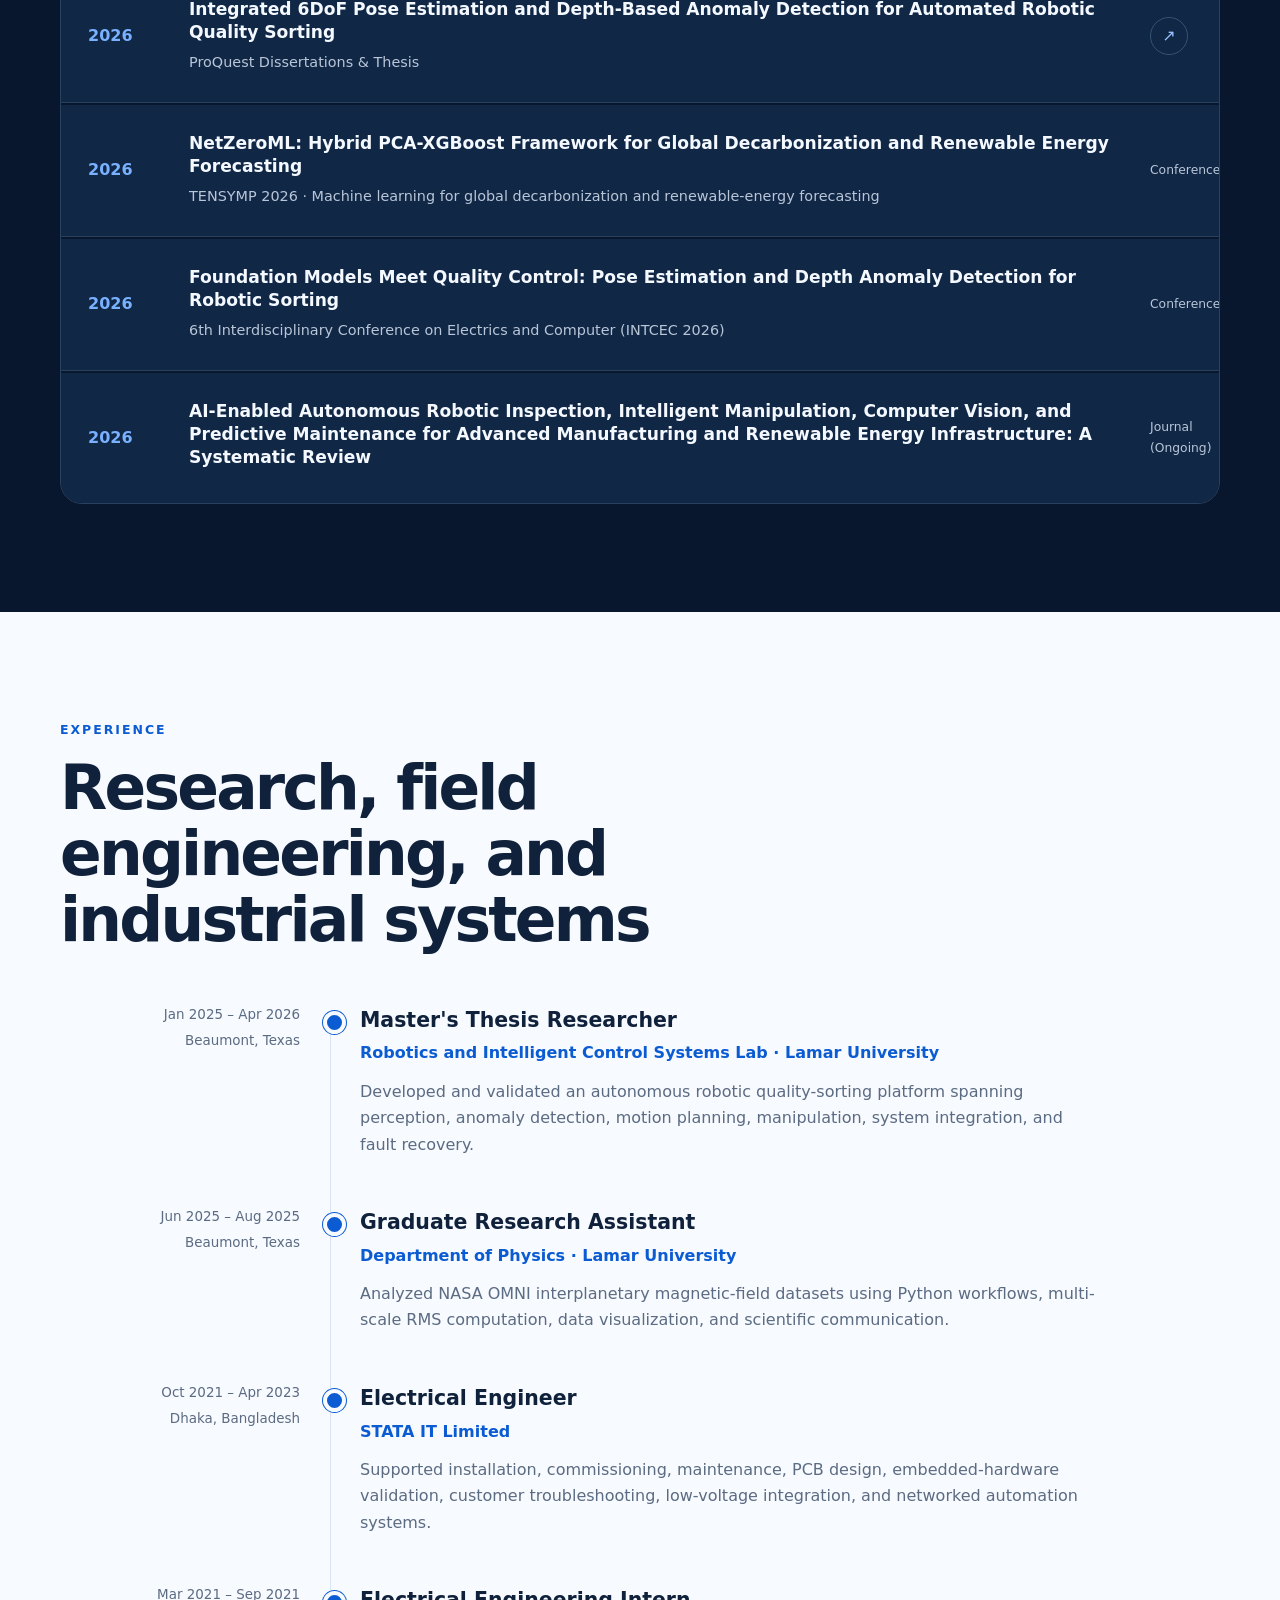
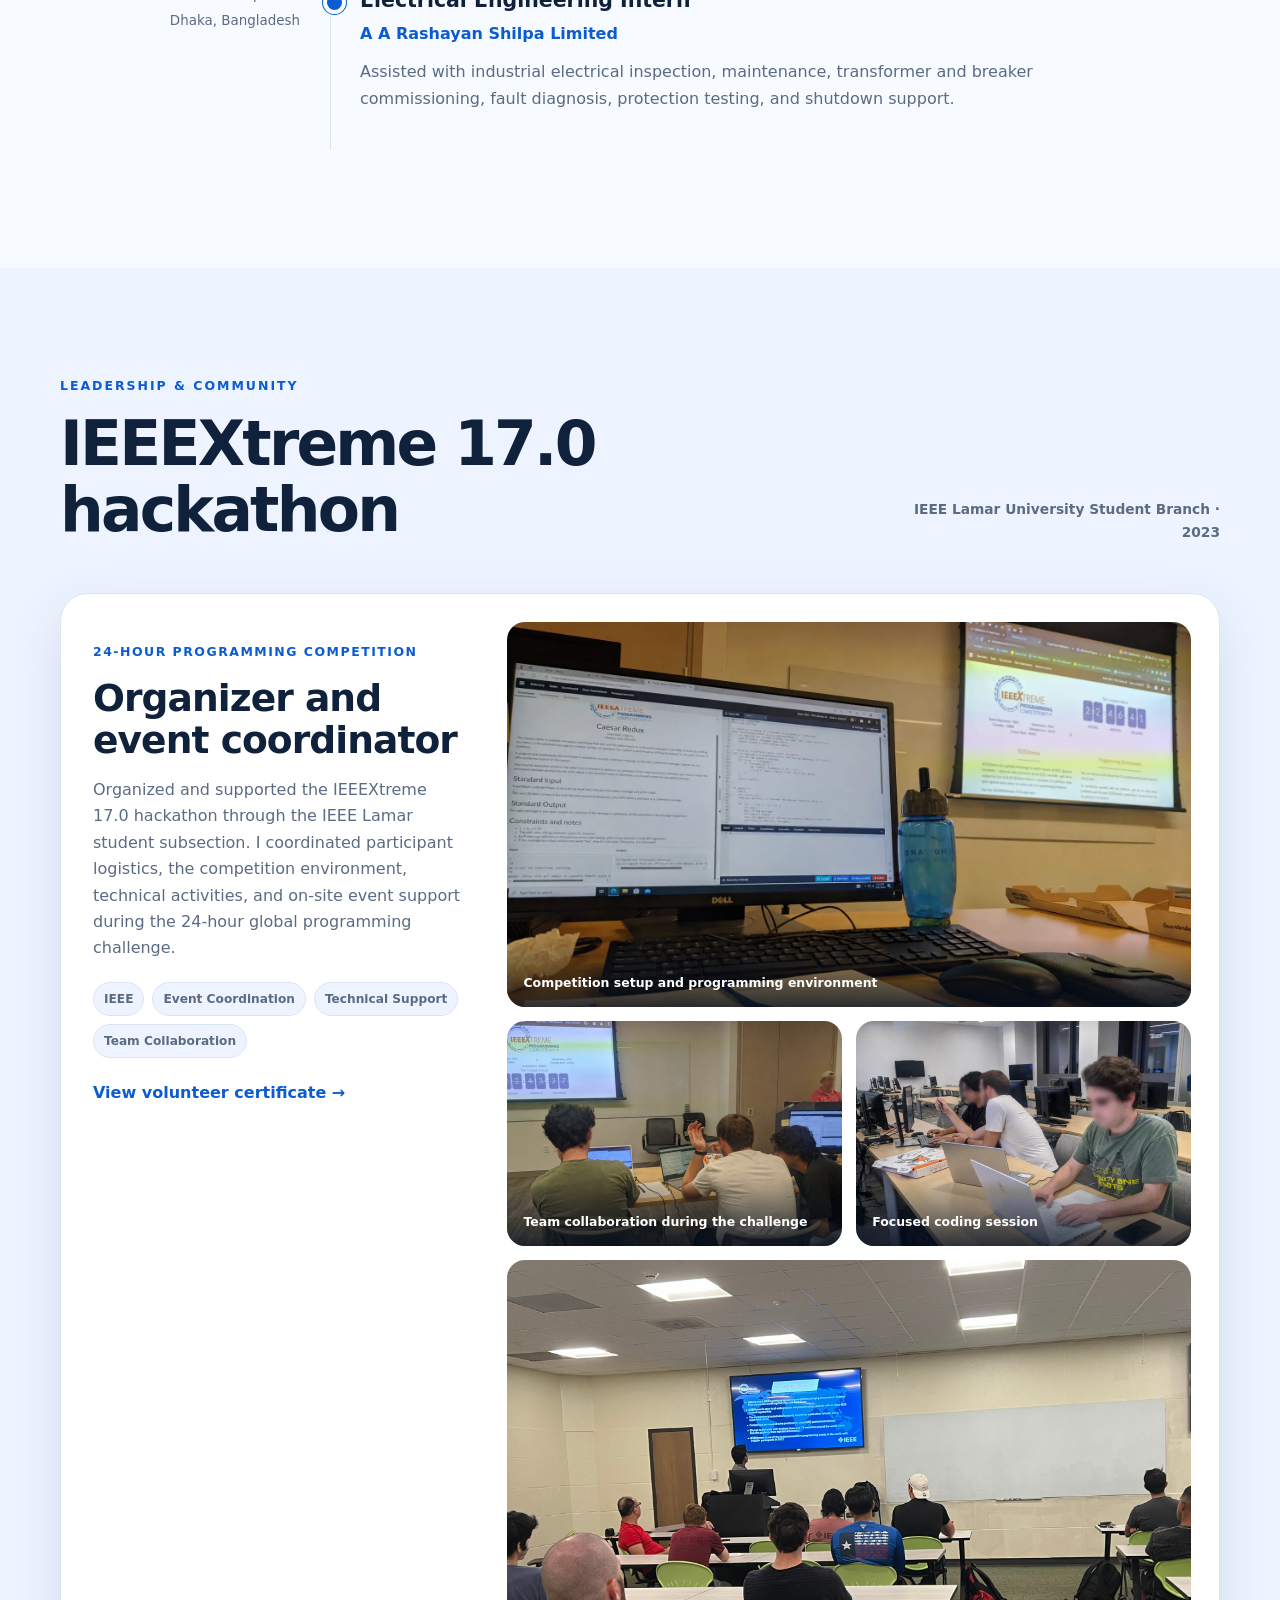
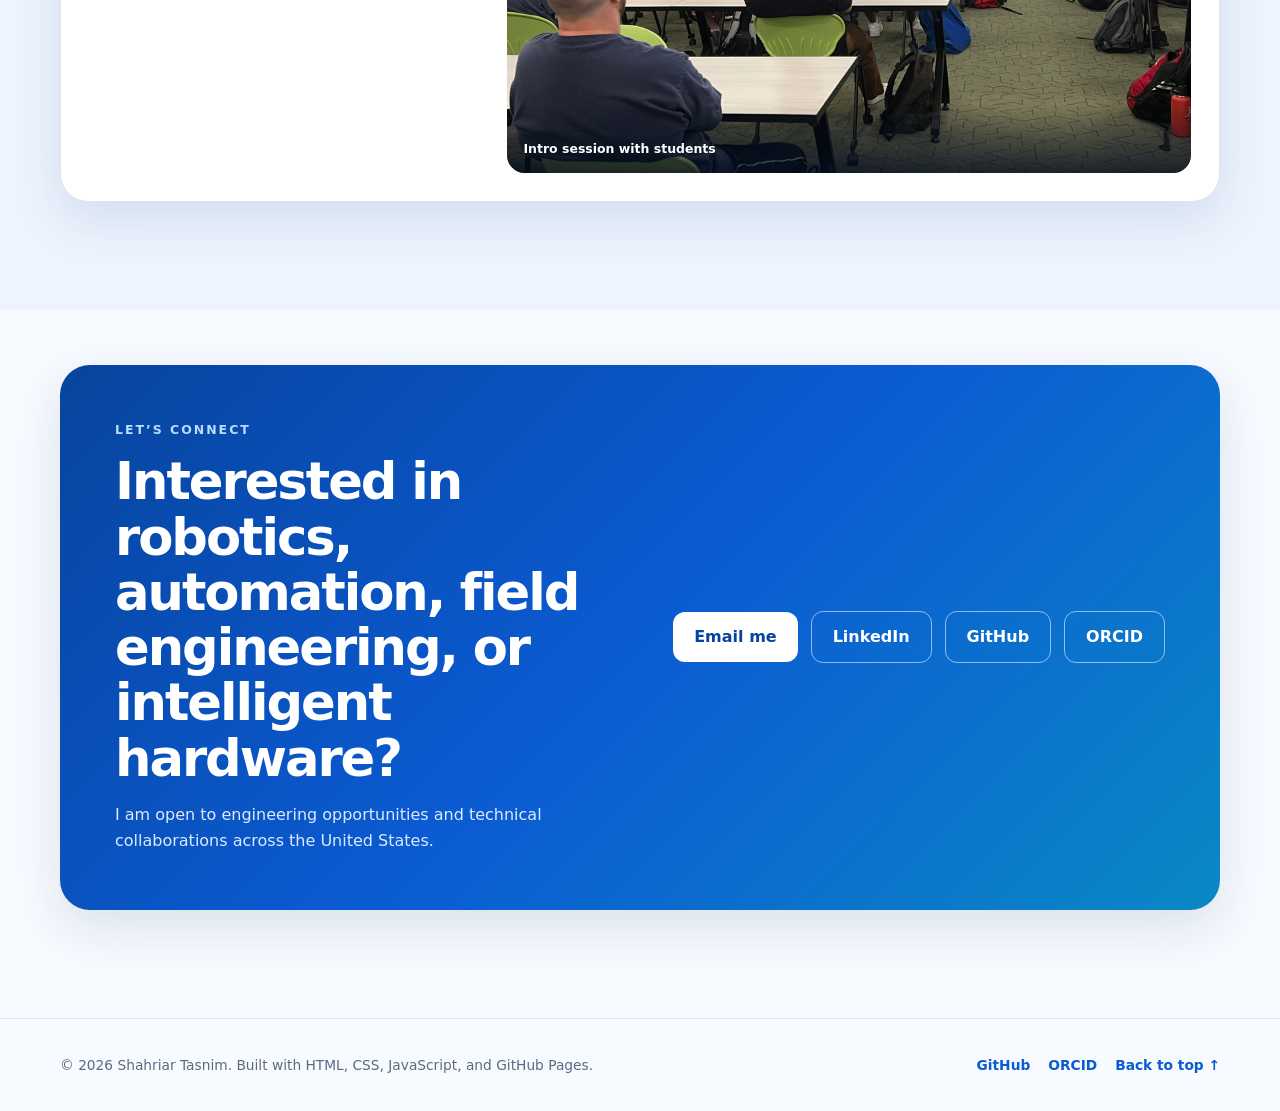
==== commit 7fcaefed: "Updates newly research" ====
--- a/index.html
+++ b/index.html
@@ -329,10 +329,30 @@
             <div class="publication-year">2026</div>
             <div>
               <h3>NetZeroML: Hybrid PCA-XGBoost Framework for Global Decarbonization and Renewable Energy Forecasting</h3>
-              <p>TENSYMP 2026 · Machine learning for global decarbonization and renewable-energy forecasting.</p>
+              <p>TENSYMP 2026 · Machine learning for global decarbonization and renewable-energy forecasting</p>
             </div>
             <span class="publication-label">Conference</span>
           </article>
+
+          <article class="publication reveal">
+            <div class="publication-year">2026</div>
+            <div>
+              <h3>Foundation Models Meet Quality Control: Pose Estimation and Depth Anomaly Detection for Robotic Sorting</h3>
+              <p>6th Interdisciplinary Conference on Electrics and Computer (INTCEC 2026)</p>
+            </div>
+            <span class="publication-label">Conference</span>
+          </article>
+
+          <article class="publication reveal">
+            <div class="publication-year">2026</div>
+            <div>
+              <h3>AI-Enabled Autonomous Robotic Inspection, Intelligent Manipulation, Computer Vision, and Predictive Maintenance for Advanced Manufacturing and Renewable Energy Infrastructure: A Systematic Review</h3>
+            </div>
+            <span class="publication-label">Journal (Ongoing)</span>
+          </article>
+
+
+
         </div>
       </div>
     </section>
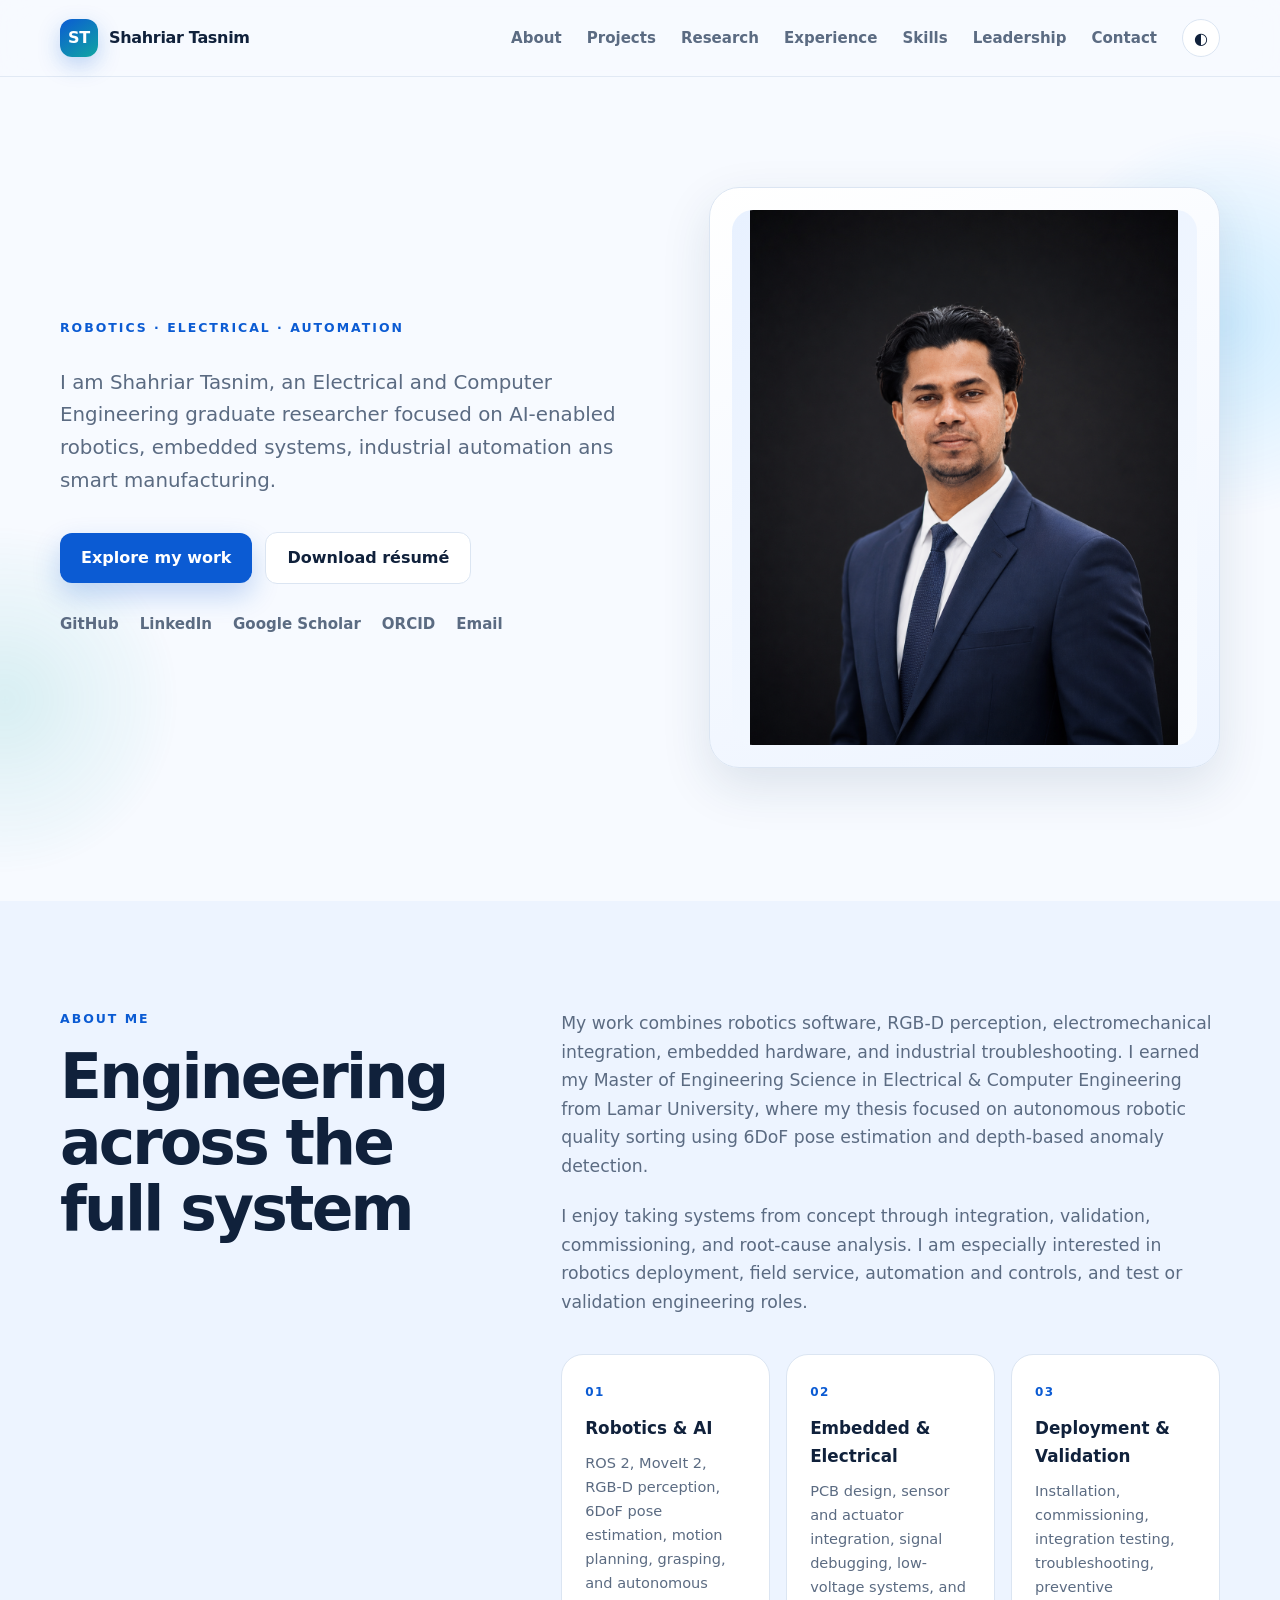
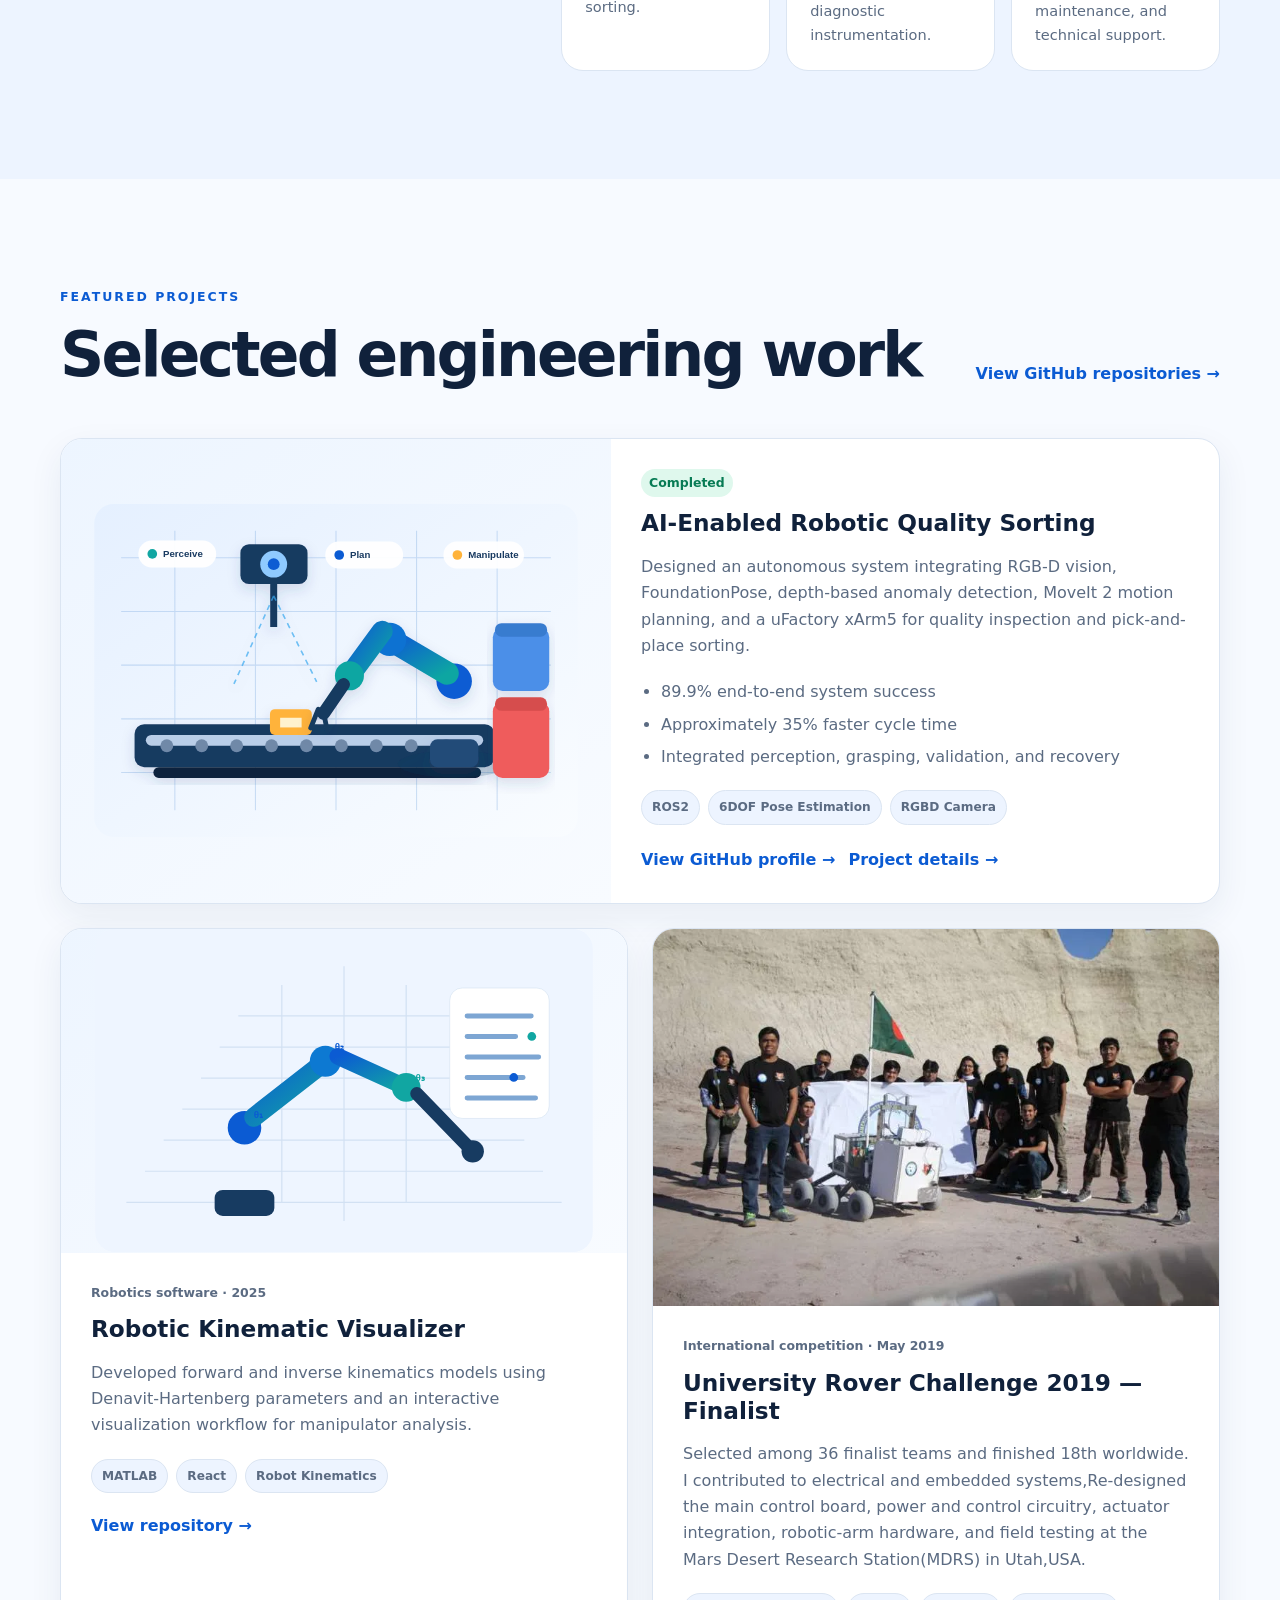
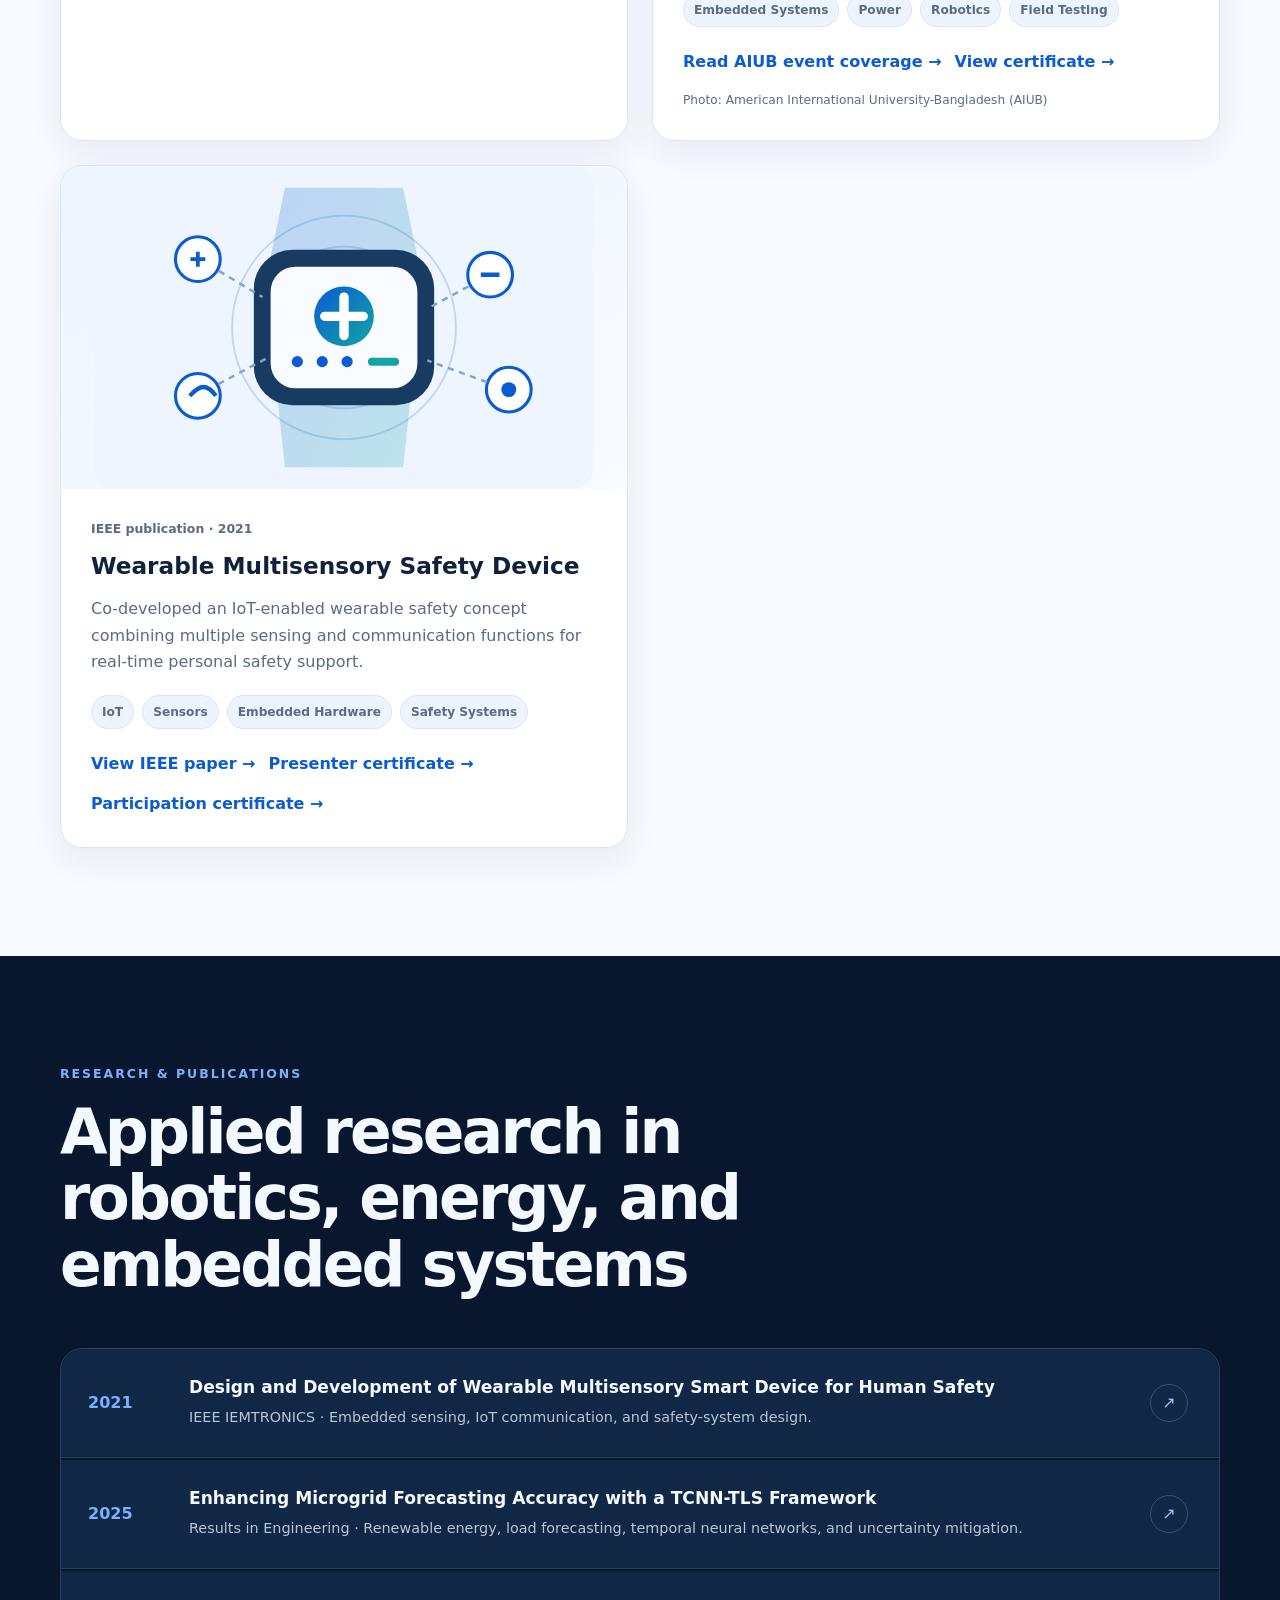
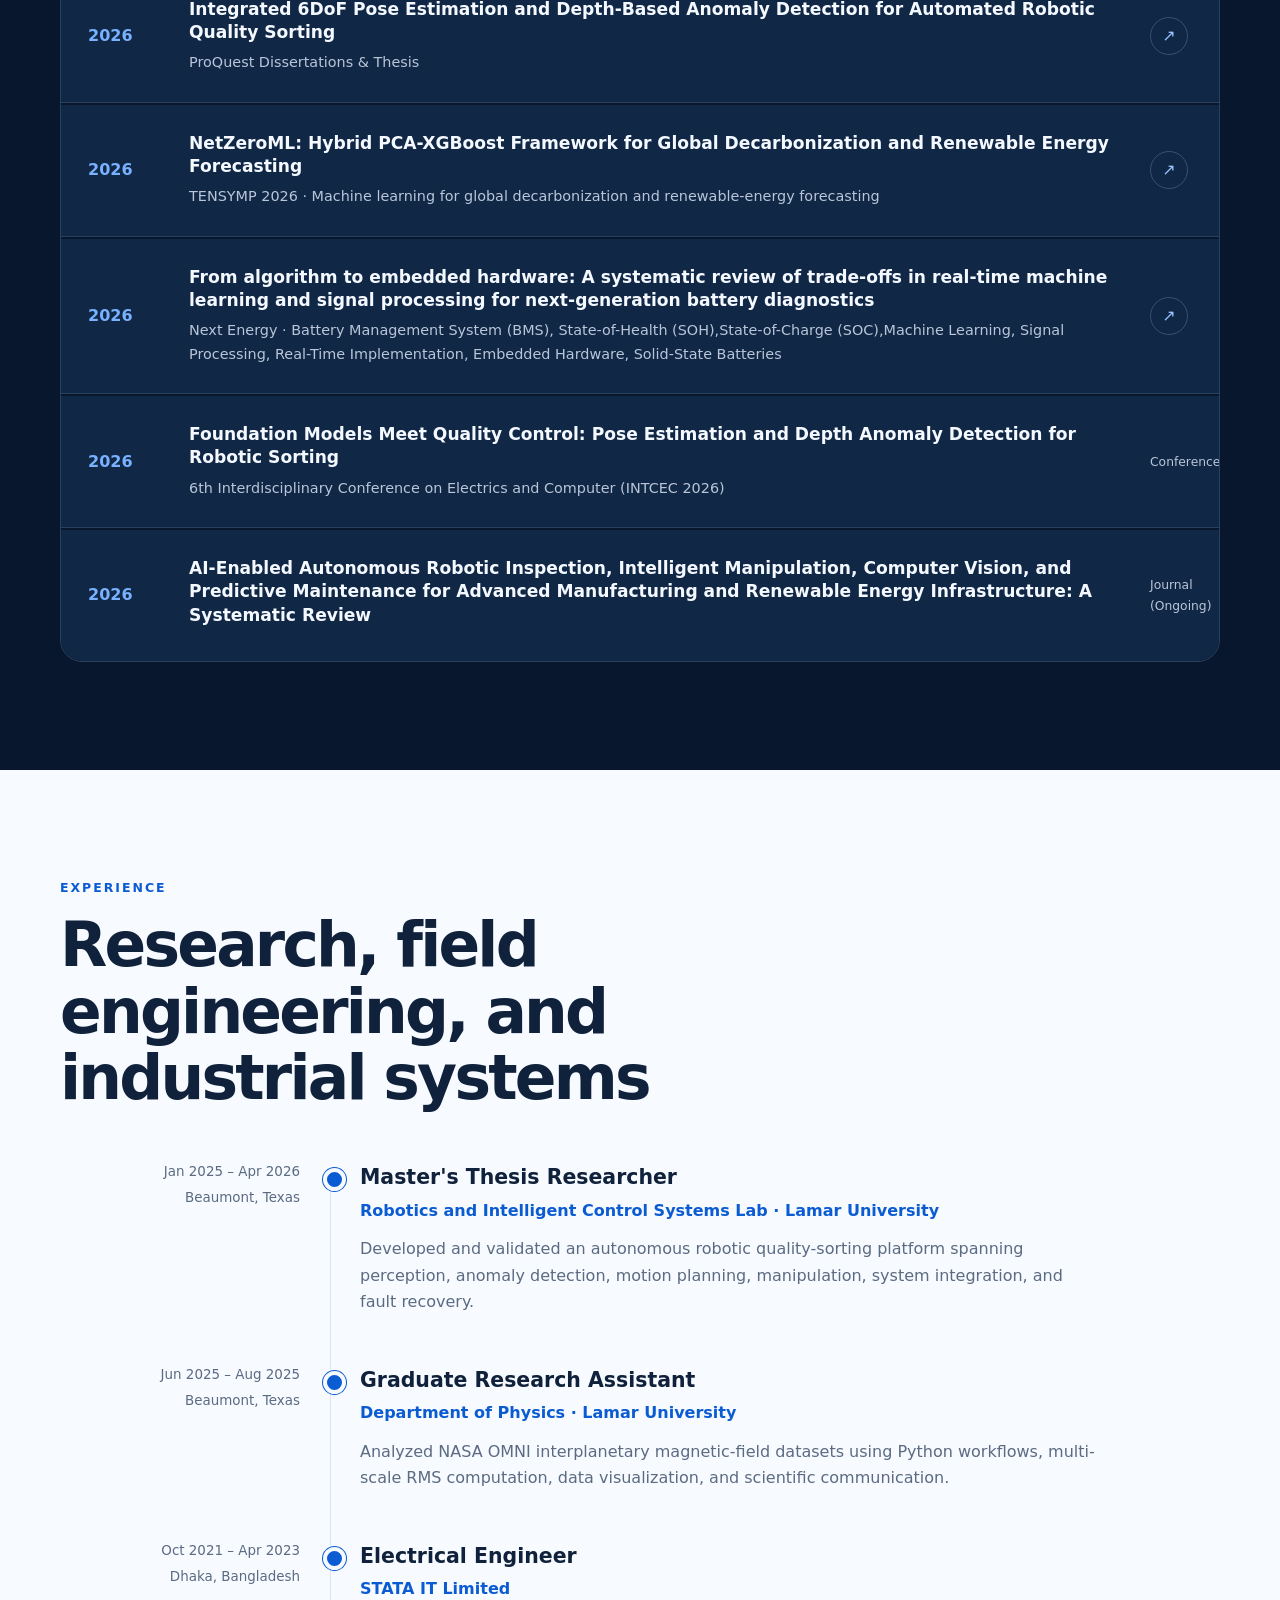
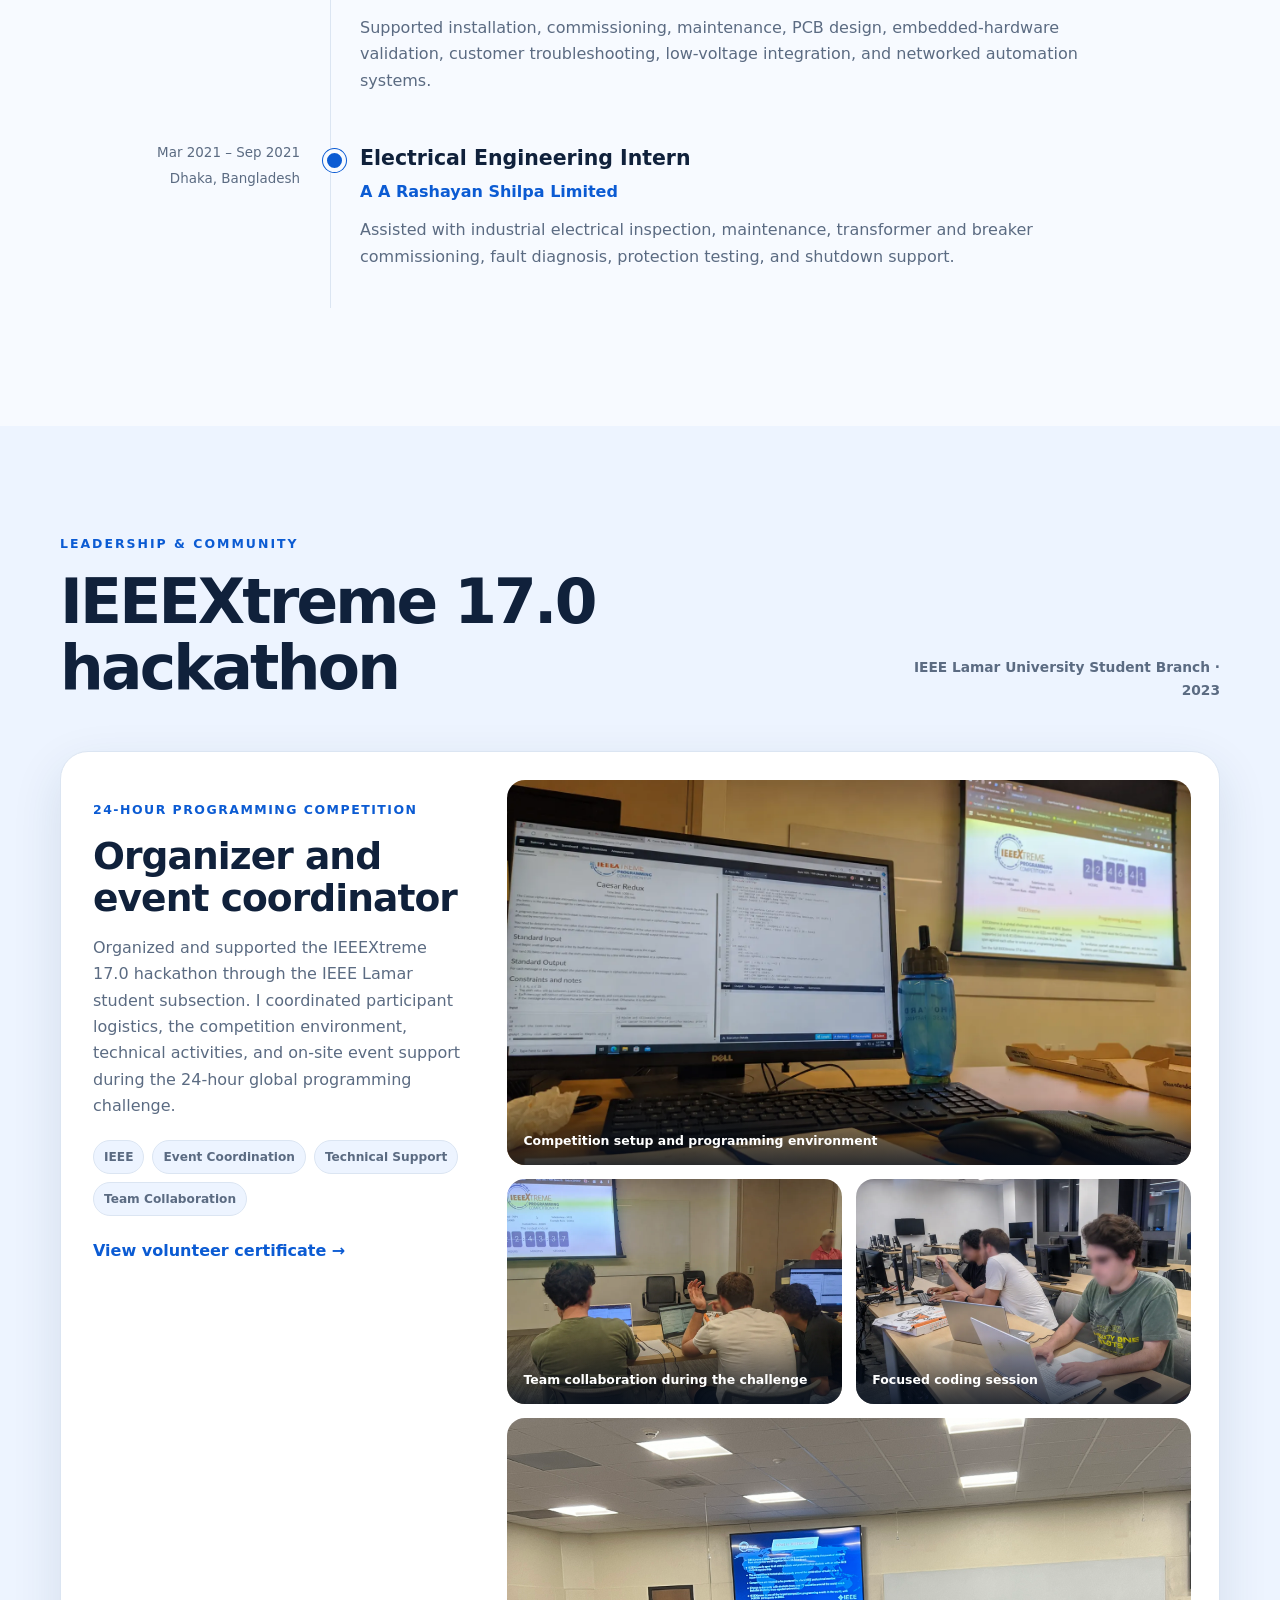
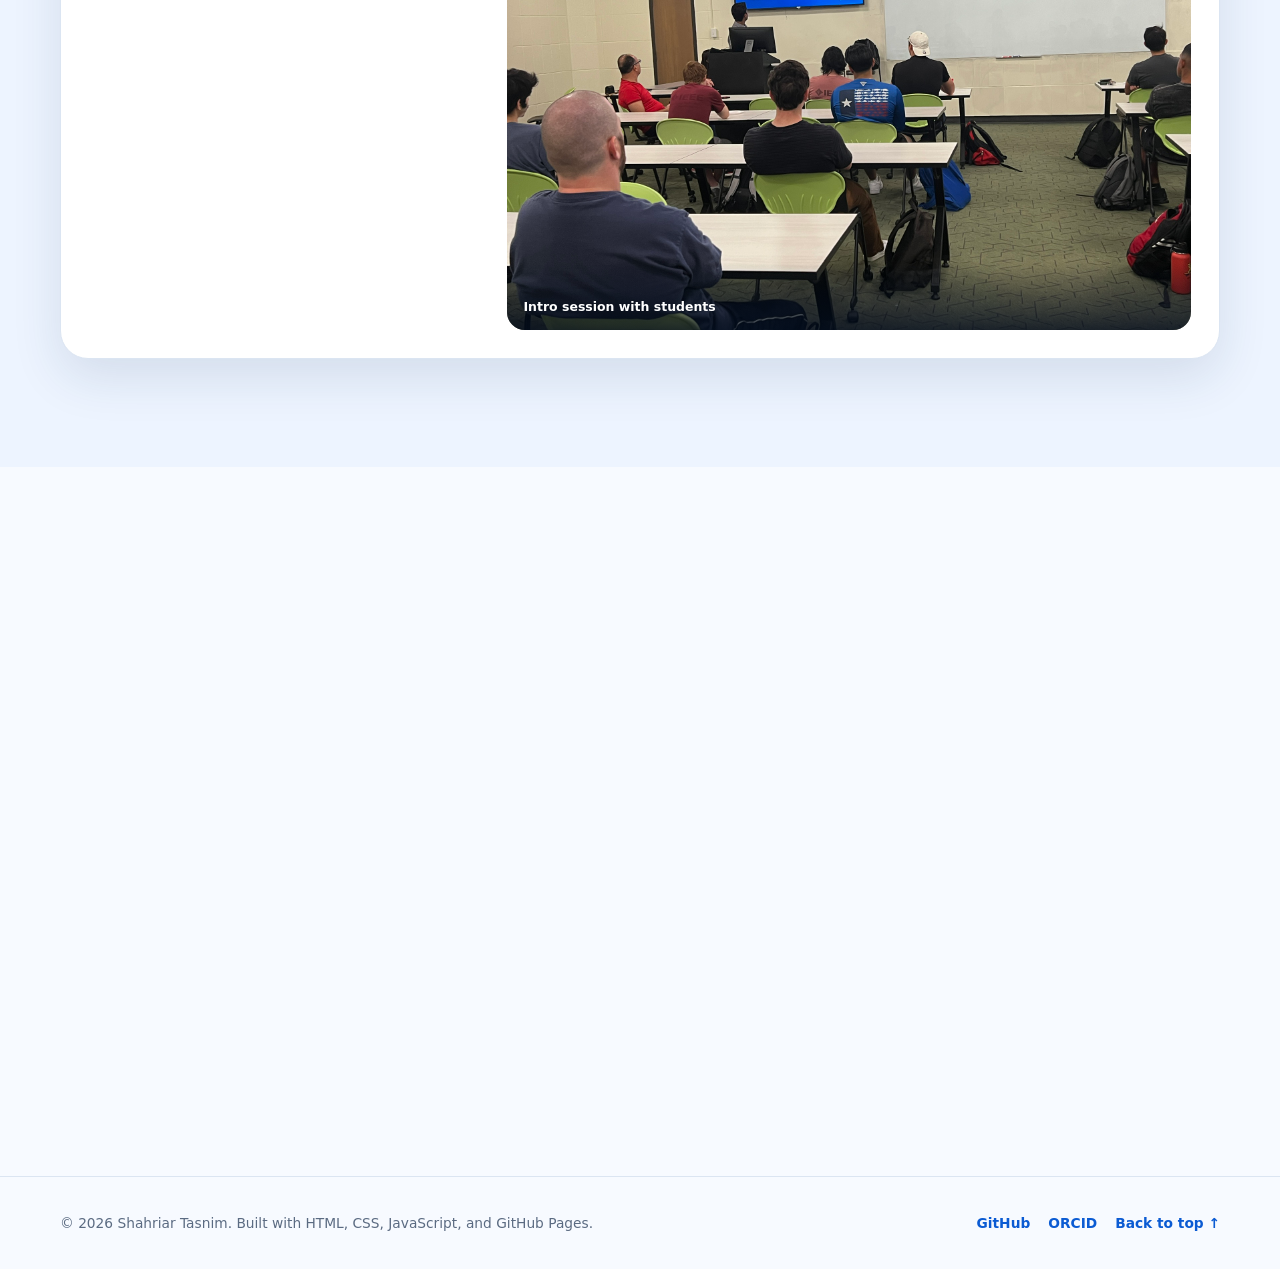
==== commit 9a3be85f: "new update" ====
--- a/index.html
+++ b/index.html
@@ -330,8 +330,17 @@
             <div>
               <h3>NetZeroML: Hybrid PCA-XGBoost Framework for Global Decarbonization and Renewable Energy Forecasting</h3>
               <p>TENSYMP 2026 · Machine learning for global decarbonization and renewable-energy forecasting</p>
-            </div>
-            <span class="publication-label">Conference</span>
+            </div> 
+            <a href="https://doi.org/10.1109/TENSYMP68909.2026.11704012" target="_blank" rel="noopener" aria-label="Open NetZeroML publication">↗</a>
+          </article>
+
+          <article class="publication reveal">
+            <div class="publication-year">2026</div>
+            <div>
+              <h3>From algorithm to embedded hardware: A systematic review of trade-offs in real-time machine learning and signal processing for next-generation battery diagnostics</h3>
+              <p>Next Energy · Battery Management System (BMS), State-of-Health (SOH),State-of-Charge (SOC),Machine Learning, Signal Processing, Real-Time Implementation, Embedded Hardware, Solid-State Batteries</p>
+            </div> 
+            <a href="https://www.sciencedirect.com/science/article/pii/S2949821X26005004" target="_blank" rel="noopener" aria-label="Open From algorithm to embedded hardware publication">↗</a>
           </article>
 
           <article class="publication reveal">
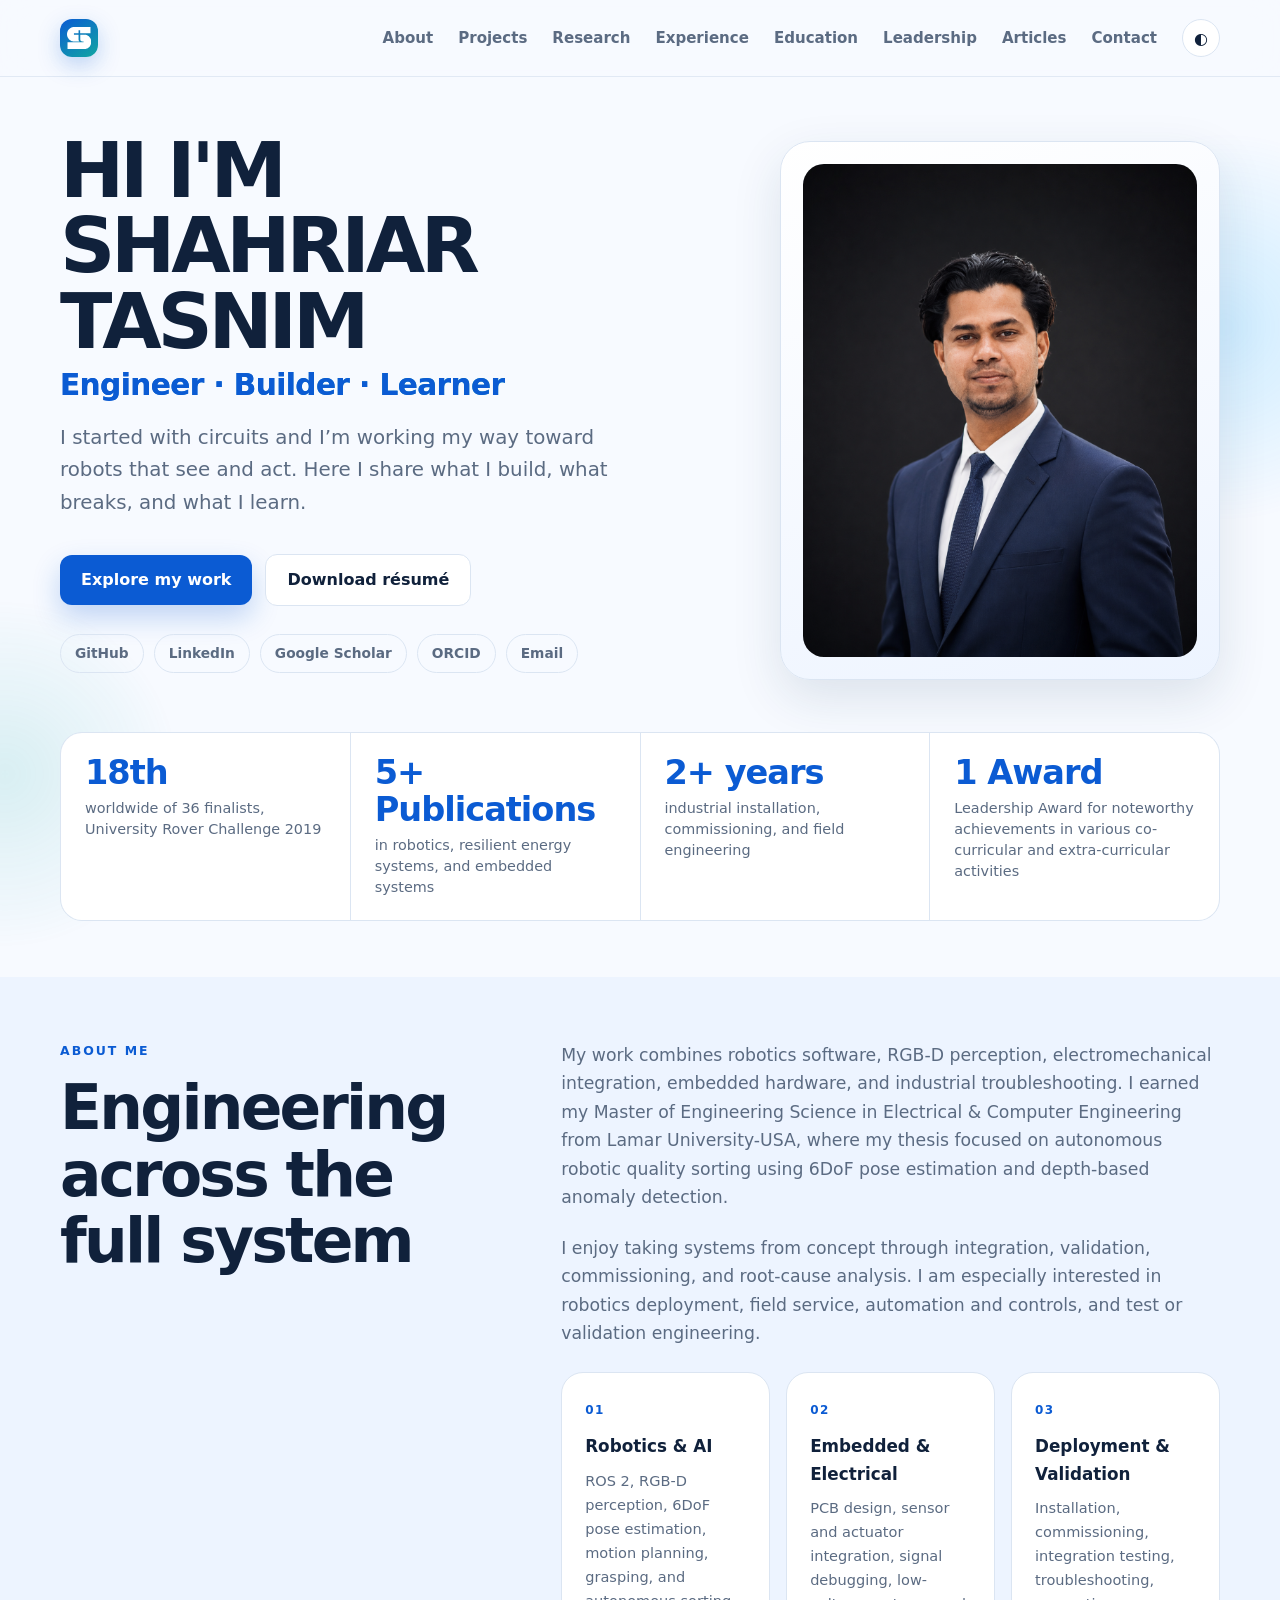
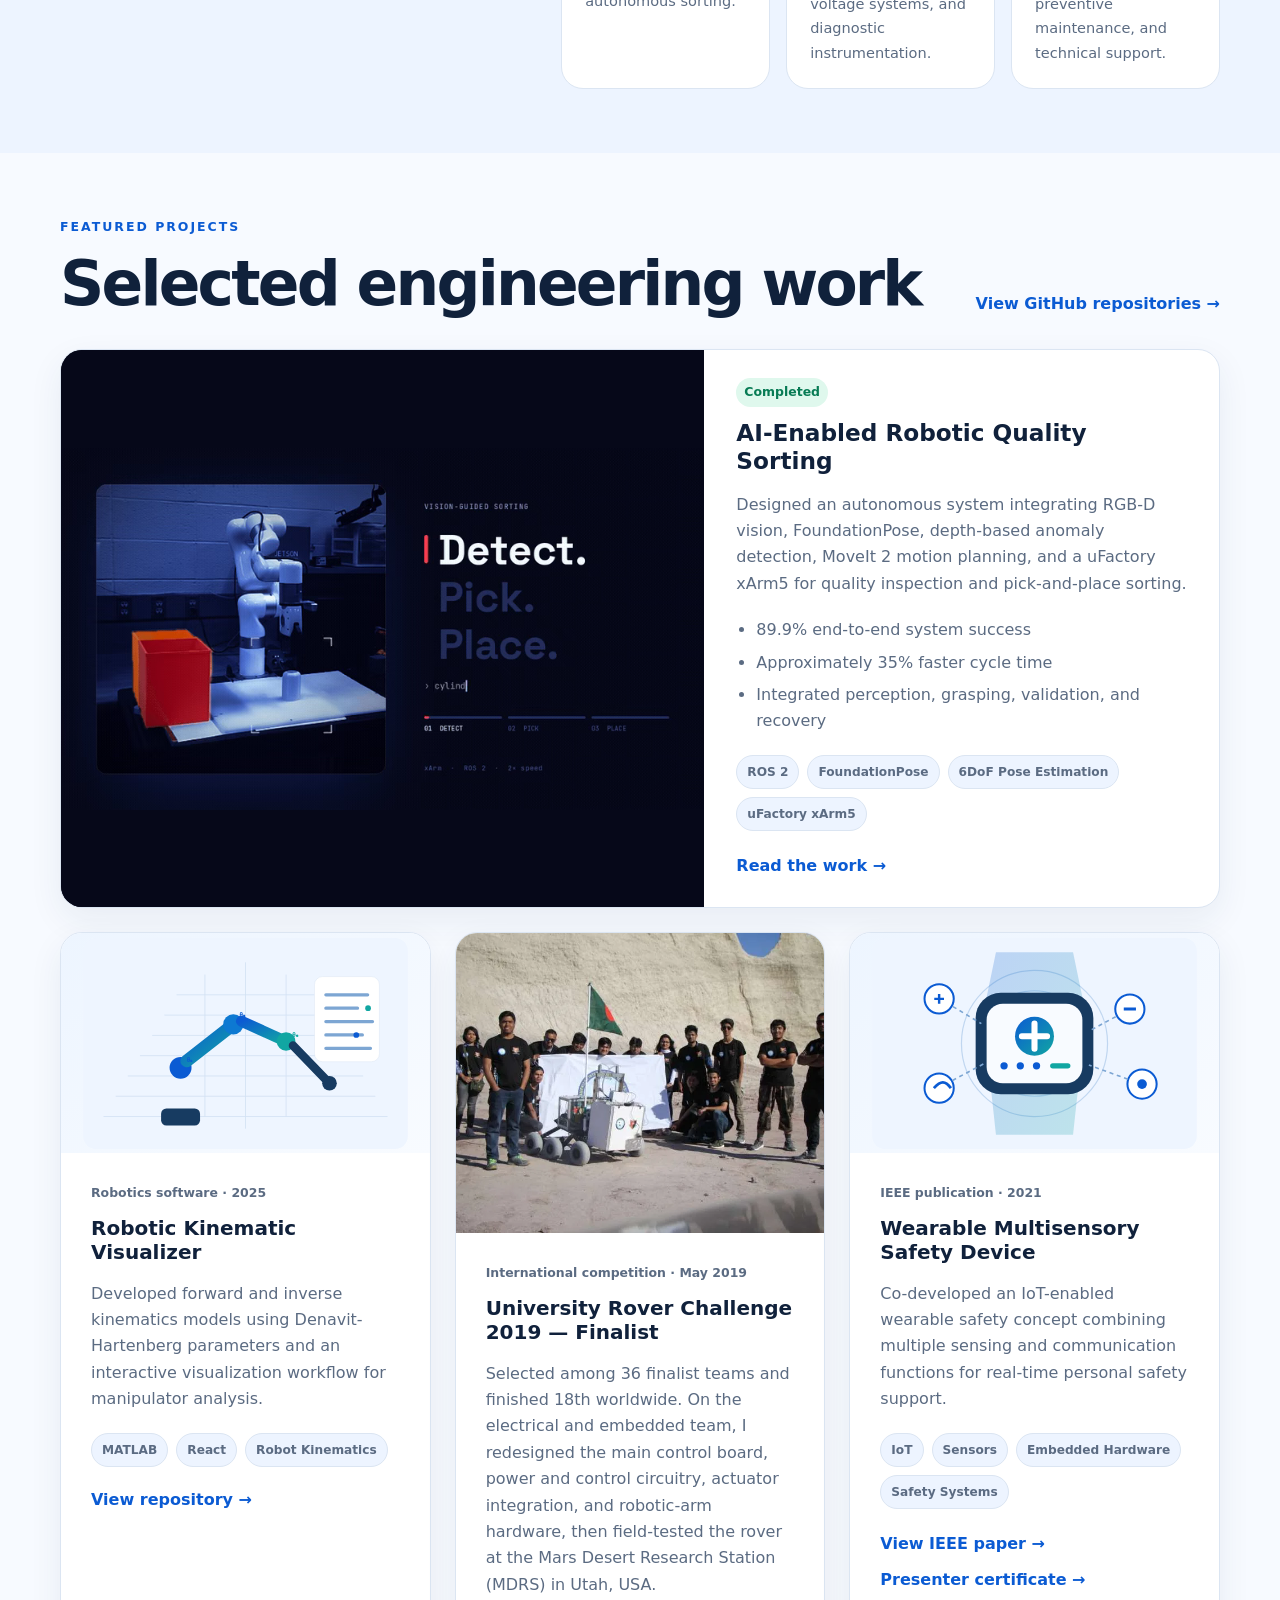
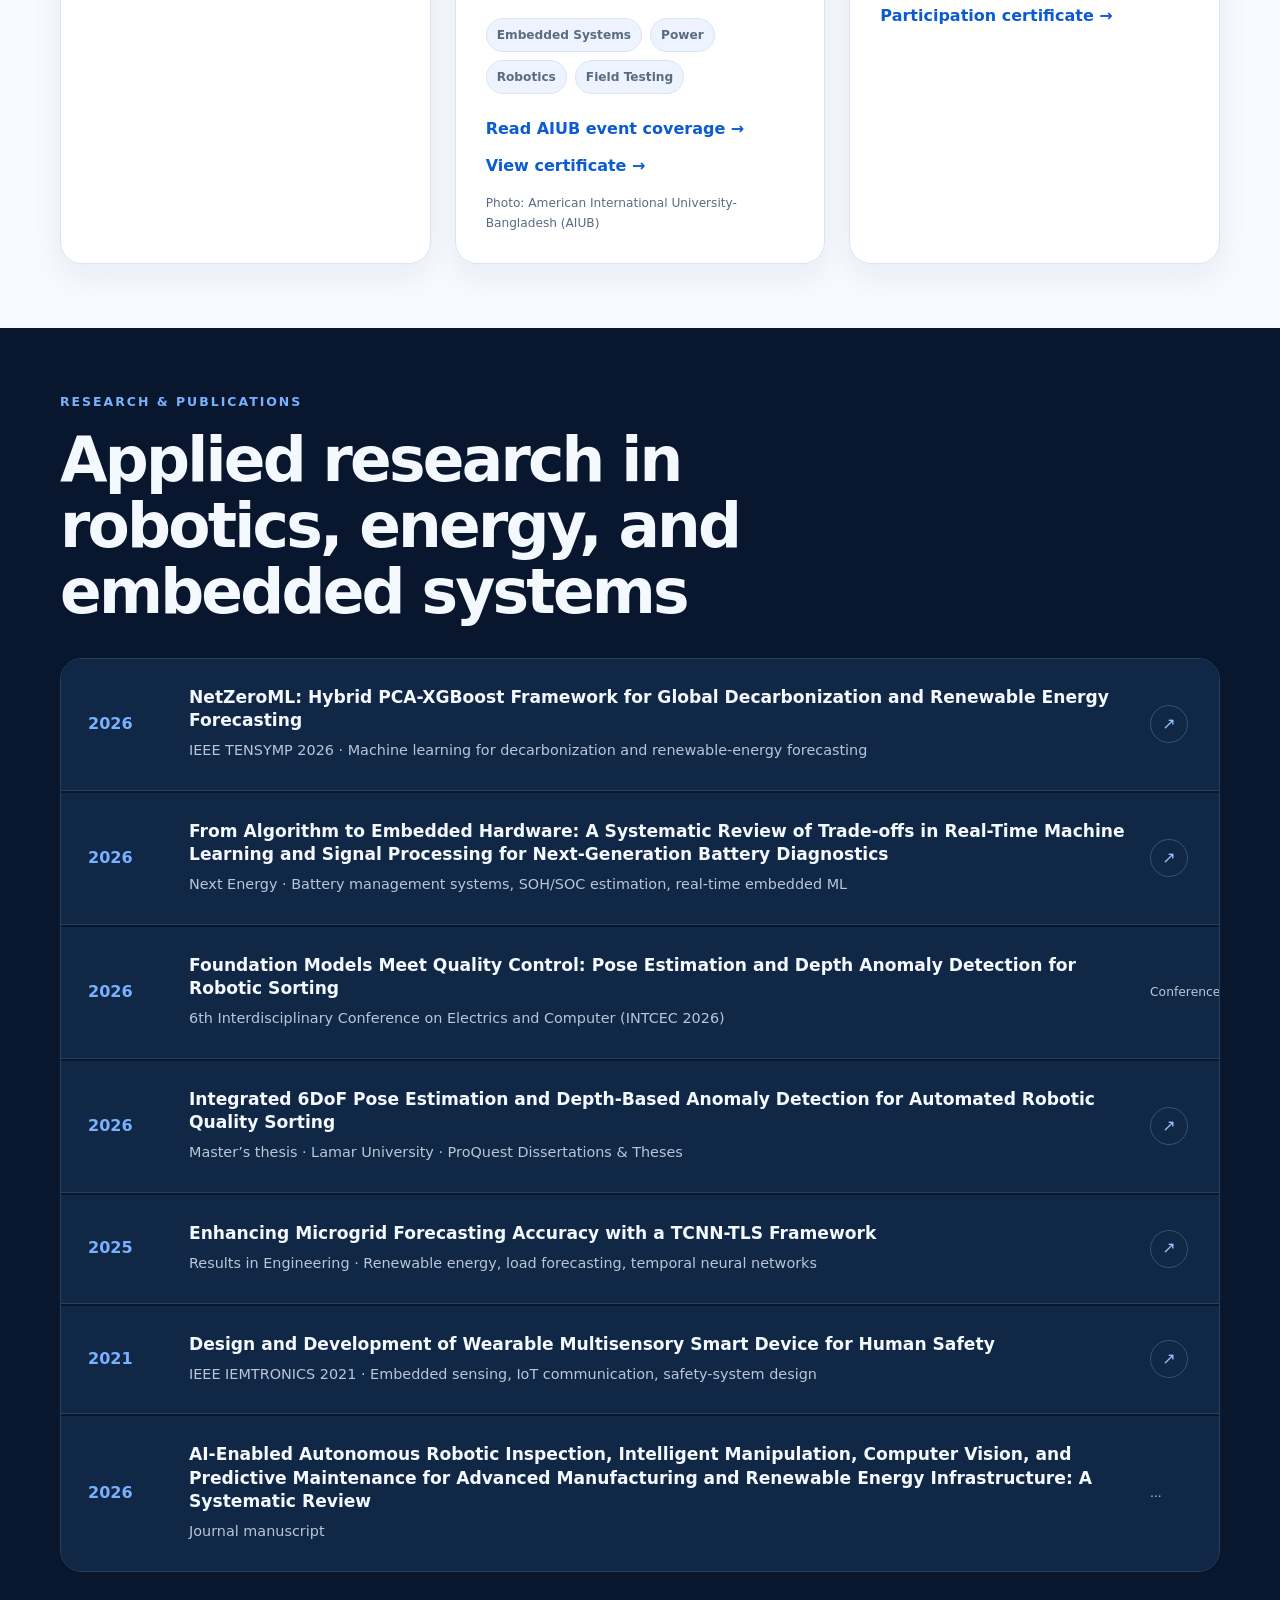
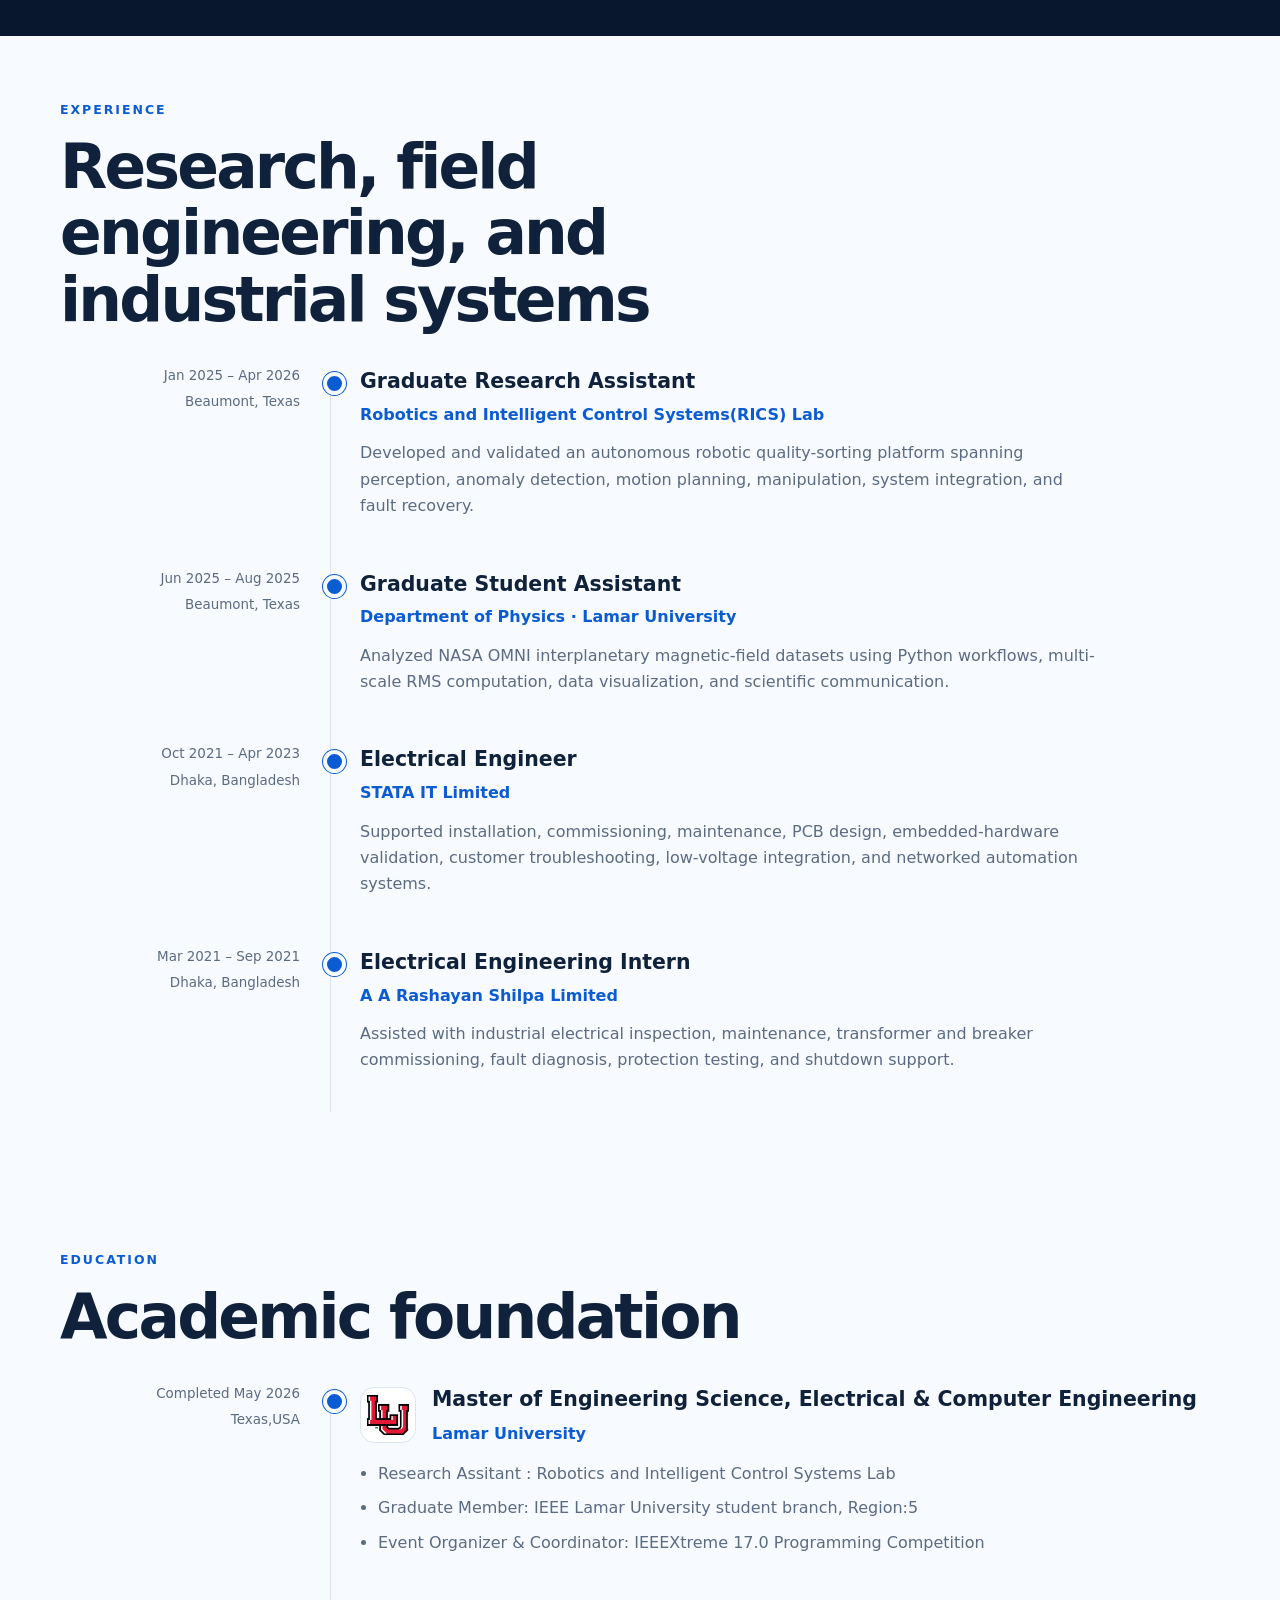
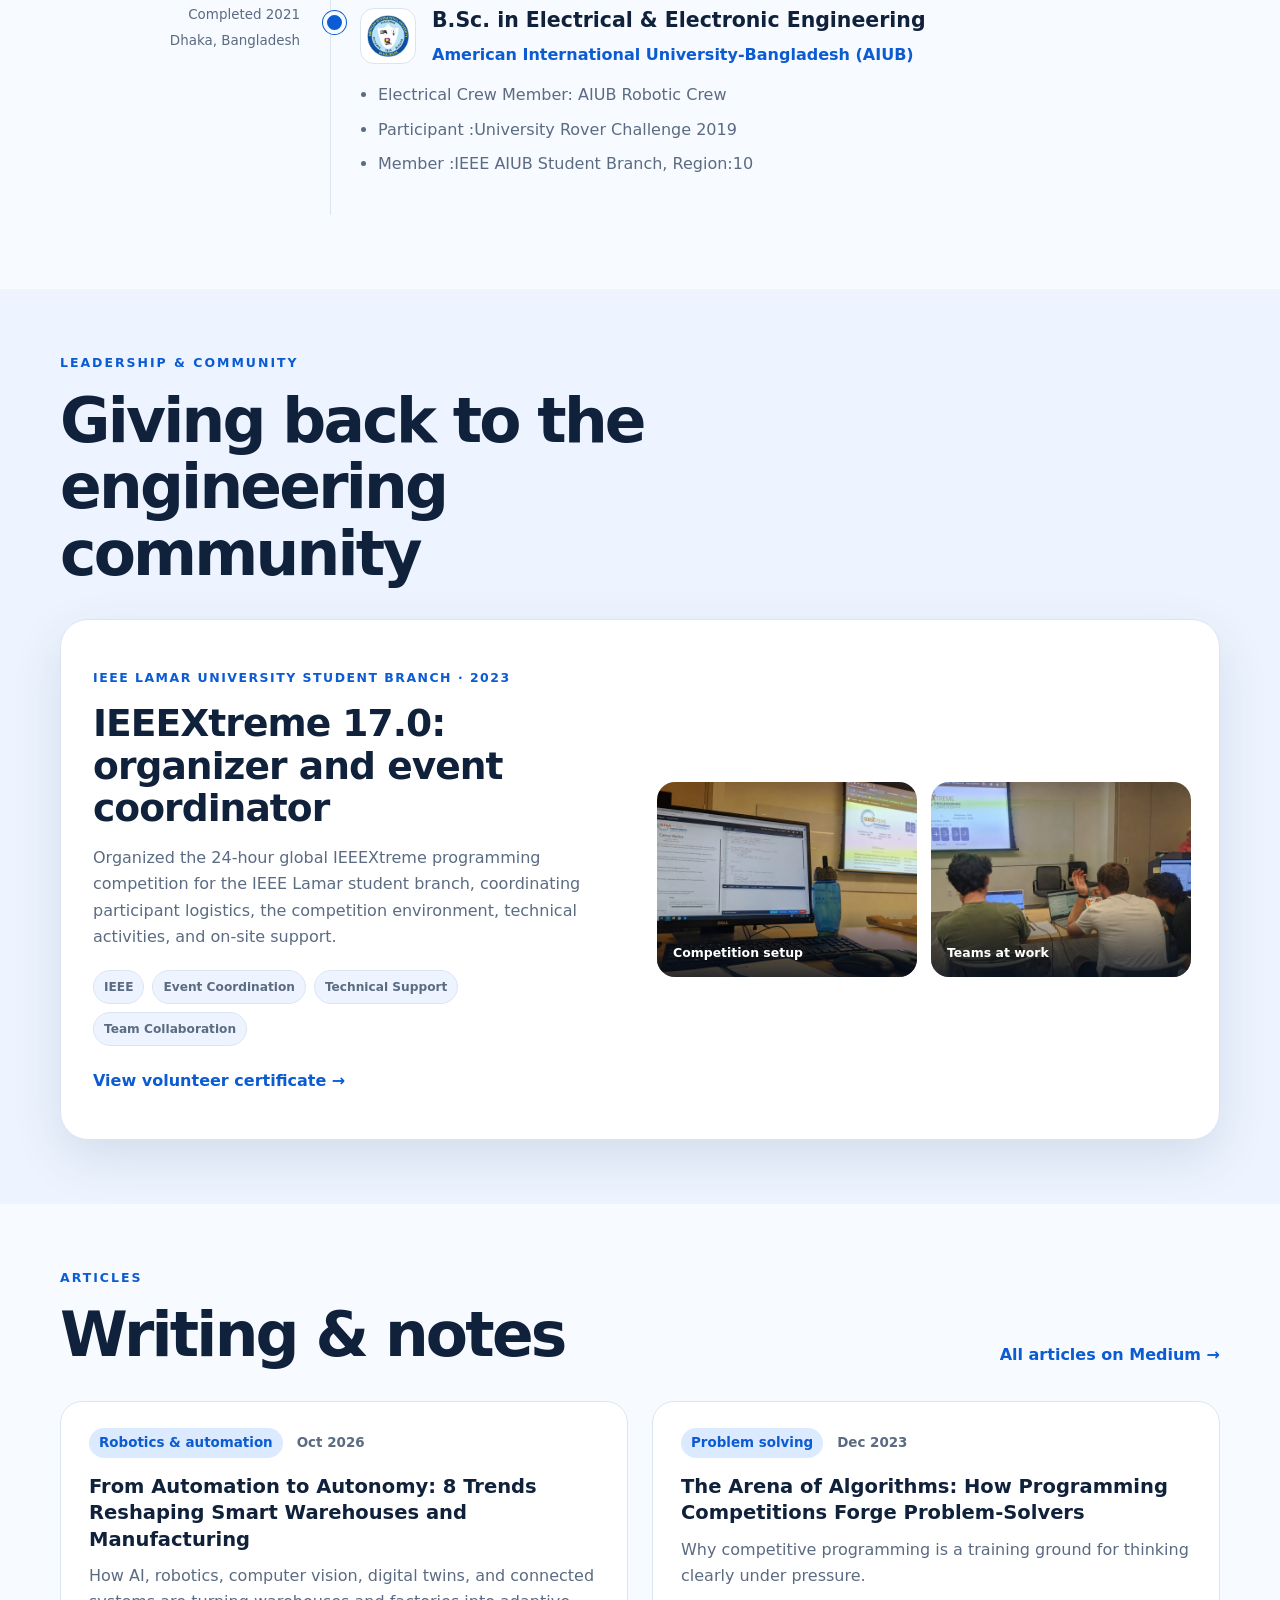
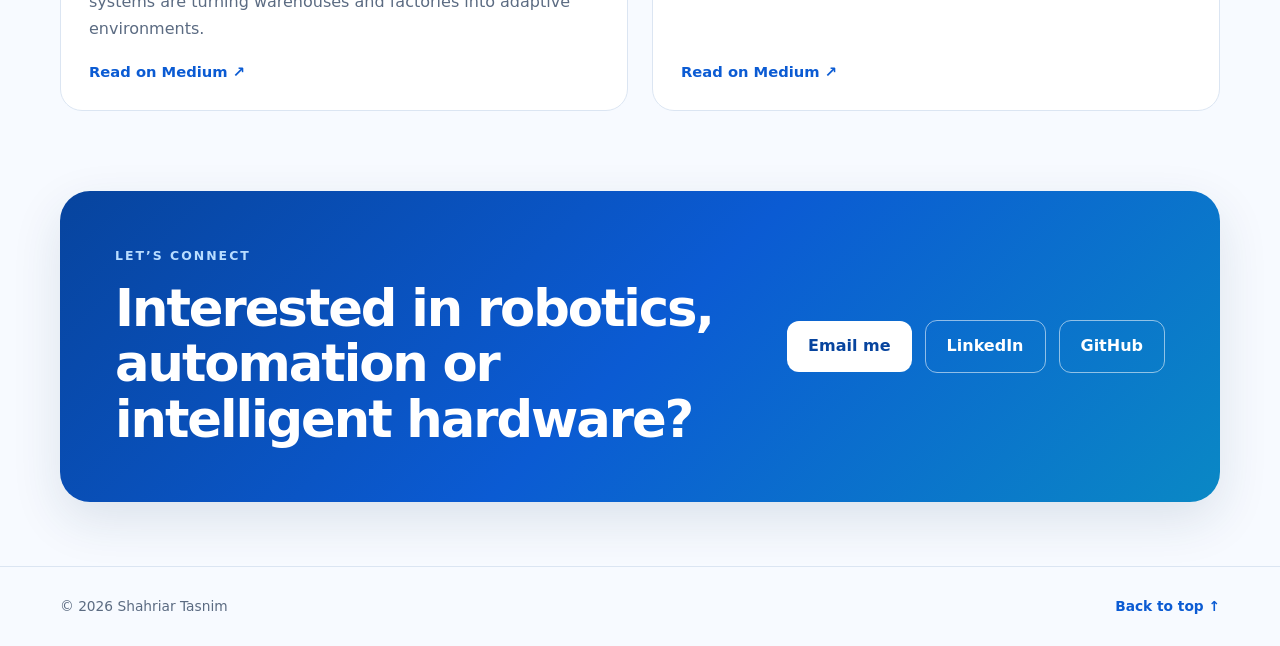
==== commit 94fcfde2: "newly updated" ====
--- a/index.html
+++ b/index.html
@@ -10,11 +10,18 @@
   <meta property="og:description" content="AI-enabled robotics, embedded systems, industrial automation and smart manufacturing.">
   <meta property="og:type" content="website">
   <meta property="og:url" content="https://shahriar-tasnim.github.io/">
-  <meta property="og:image" content="https://shahriar-tasnim.github.io/assets/images/robotic-sorting.svg">
+  <meta property="og:image" content="https://shahriar-tasnim.github.io/assets/images/og-image.jpg">
+  <meta property="og:image:width" content="1200">
+  <meta property="og:image:height" content="630">
+  <meta property="og:image:alt" content="Robot arm sorting parts in a robotics lab">
+  <meta name="twitter:card" content="summary_large_image">
   <meta name="theme-color" content="#0b5bd3">
-  <title>Shahriar Tasnim | Robotics, Electrical & Automation Engineer</title>
-  <link rel="icon" type="image/svg+xml" href="assets/images/favicon.svg">
+  <title>SHAHRIAR TASNIM</title>
+  <link rel="icon" type="image/svg+xml" href="assets/images/favicon-st.svg">
+  <link rel="icon" type="image/png" sizes="32x32" href="assets/images/favicon-32.png">
+  <link rel="apple-touch-icon" href="assets/images/apple-touch-icon.png">
   <link rel="stylesheet" href="styles.css">
+  <link rel="stylesheet" href="upgrades.css">
   <script defer src="script.js"></script>
   <script type="application/ld+json">
   {
@@ -44,8 +51,9 @@
   <header class="site-header">
     <div class="container nav-wrap">
       <a class="brand" href="#home" aria-label="Shahriar Tasnim home">
-        <span class="brand-mark">ST</span>
-        <span>Shahriar Tasnim</span>
+        <span class="brand-mark" aria-hidden="true">
+          <svg viewBox="28 28 568 516" focusable="false"><path fill="currentColor" fill-rule="evenodd" d="M 582,308 L 574,292 L 566,279 L 552,261 L 538,247 L 519,232 L 509,226 L 486,215 L 469,210 L 458,209 L 457,208 L 338,208 L 338,322 L 339,323 L 339,328 L 342,338 L 347,347 L 354,355 L 368,363 L 371,363 L 376,365 L 413,365 L 415,367 L 415,381 L 414,382 L 40,382 L 40,544 L 447,544 L 448,543 L 462,542 L 463,541 L 478,538 L 492,532 L 494,532 L 514,522 L 526,514 L 550,493 L 564,476 L 573,462 L 586,434 L 589,425 L 589,422 L 591,418 L 593,405 L 594,404 L 594,399 L 595,398 L 595,390 L 596,389 L 596,364 L 595,363 L 595,355 L 594,354 L 594,348 L 591,338 L 591,334 Z M 28,206 L 29,207 L 29,218 L 30,219 L 31,230 L 32,231 L 32,235 L 34,239 L 34,242 L 43,267 L 54,288 L 72,312 L 86,326 L 100,337 L 114,346 L 128,353 L 130,353 L 144,359 L 147,359 L 155,362 L 164,363 L 165,364 L 171,364 L 172,365 L 321,365 L 310,355 L 306,349 L 302,341 L 299,332 L 299,327 L 298,326 L 298,208 L 195,208 L 194,207 L 192,208 L 190,206 L 190,176 L 192,174 L 298,174 L 298,106 L 299,105 L 334,105 L 335,106 L 335,174 L 577,174 L 577,28 L 176,28 L 175,29 L 162,30 L 161,31 L 150,33 L 146,35 L 143,35 L 137,38 L 132,39 L 112,49 L 94,61 L 70,84 L 62,94 L 51,111 L 42,129 L 42,131 L 36,145 L 36,148 L 34,152 L 32,164 L 30,169 L 29,187 L 28,188 Z"/></svg>
+        </span>
       </a>
 
       <button class="nav-toggle" aria-expanded="false" aria-controls="site-nav" aria-label="Open navigation menu">
@@ -57,8 +65,9 @@
         <a href="#projects">Projects</a>
         <a href="#research">Research</a>
         <a href="#experience">Experience</a>
-        <a href="#skills">Skills</a>
+        <a href="#education">Education</a>
         <a href="#leadership">Leadership</a>
+        <a href="#articles">Articles</a>
         <a href="#contact">Contact</a>
         <button class="theme-toggle" type="button" aria-label="Switch color theme" title="Switch color theme">
           <span aria-hidden="true">◐</span>
@@ -73,28 +82,41 @@
       <div class="hero-orb hero-orb-two" aria-hidden="true"></div>
       <div class="container hero-grid">
         <div class="hero-copy reveal">
-          <p class="eyebrow">Robotics · Electrical · Automation</p>
+          <h1 class="hero-title">
+            HI I'M SHAHRIAR TASNIM
+            <span class="hero-role">Engineer · Builder · Learner</span>
+          </h1>
           <p class="hero-lead">
-            I am Shahriar Tasnim, an Electrical and Computer Engineering graduate researcher focused on AI-enabled robotics, embedded systems, industrial automation ans smart manufacturing.
+            I started with circuits and I’m working my way toward robots that see and act. Here I share what I build, what breaks, and what I learn.
           </p>
           <div class="hero-actions">
             <a class="button button-primary" href="#projects">Explore my work</a>
             <a class="button button-secondary" href="assets/Shahriar_Tasnim_Resume.pdf" target="_blank" rel="noopener">Download résumé</a>
           </div>
-          <div class="social-links" aria-label="Professional links">
-            <a href="https://github.com/shahriar-tasnim" target="_blank" rel="noopener">GitHub</a>
-            <a href="https://www.linkedin.com/in/shahriar-tasnim0013" target="_blank" rel="noopener">LinkedIn</a>
-            <a href="https://scholar.google.com/citations?user=bNBg141Tz6IC&amp;hl=en" target="_blank" rel="noopener">Google Scholar</a>
-            <a href="https://orcid.org/0009-0004-6093-9615" target="_blank" rel="noopener">ORCID</a>
-            <a href="mailto:shahriar.tasnim98@gmail.com">Email</a>
+          <ul class="social-links" aria-label="Professional links">
+            <li><a href="https://github.com/shahriar-tasnim" target="_blank" rel="noopener">GitHub</a></li>
+            <li><a href="https://www.linkedin.com/in/shahriar-tasnim0013" target="_blank" rel="noopener">LinkedIn</a></li>
+            <li><a href="https://scholar.google.com/citations?user=bNBg141Tz6IC&amp;hl=en" target="_blank" rel="noopener">Google Scholar</a></li>
+            <li><a href="https://orcid.org/0009-0004-6093-9615" target="_blank" rel="noopener">ORCID</a></li>
+            <li><a href="mailto:shahriar.tasnim98@gmail.com">Email</a></li>
+          </ul>
+        </div>
+
+        <div class="hero-panel reveal">
+          <div class="hero-visual">
+            <img src="assets/images/profile_st.png" alt="Portrait of Shahriar Tasnim" width="1122" height="1402" fetchpriority="high">
           </div>
         </div>
-
-        <div class="hero-panel reveal" aria-label="Selected engineering metrics">
-          <div class="hero-visual">
-            <img src="assets/images/profile_st.png" alt="Illustration of an AI-enabled robotic quality sorting workcell">
-          </div>
-        </div>
+      </div>
+
+      <div class="container">
+        <dl class="proof-strip reveal" aria-label="Highlights">
+          <div><dt>18th</dt><dd>worldwide of 36 finalists, University Rover Challenge 2019</dd></div>
+          <div><dt>5+ Publications</dt><dd> in robotics, resilient energy systems, and embedded systems</dd></div>
+          <div><dt>2+ years</dt><dd>industrial installation, commissioning, and field engineering</dd></div>
+          <div><dt>1 Award</dt><dd>Leadership Award for noteworthy achievements in various co-curricular and extra-curricular activities</dd></div>
+
+        </dl>
       </div>
     </section>
 
@@ -106,16 +128,16 @@
         </div>
         <div class="about-copy reveal">
           <p>
-            My work combines robotics software, RGB-D perception, electromechanical integration, embedded hardware, and industrial troubleshooting. I earned my Master of Engineering Science in Electrical &amp; Computer Engineering from Lamar University, where my thesis focused on autonomous robotic quality sorting using 6DoF pose estimation and depth-based anomaly detection.
+            My work combines robotics software, RGB-D perception, electromechanical integration, embedded hardware, and industrial troubleshooting. I earned my Master of Engineering Science in Electrical &amp; Computer Engineering from Lamar University-USA, where my thesis focused on autonomous robotic quality sorting using 6DoF pose estimation and depth-based anomaly detection.
           </p>
           <p>
-            I enjoy taking systems from concept through integration, validation, commissioning, and root-cause analysis. I am especially interested in robotics deployment, field service, automation and controls, and test or validation engineering roles.
+            I enjoy taking systems from concept through integration, validation, commissioning, and root-cause analysis. I am especially interested in robotics deployment, field service, automation and controls, and test or validation engineering.
           </p>
           <div class="focus-grid">
             <article>
               <span class="focus-number">01</span>
               <h3>Robotics &amp; AI</h3>
-              <p>ROS 2, MoveIt 2, RGB-D perception, 6DoF pose estimation, motion planning, grasping, and autonomous sorting.</p>
+              <p>ROS 2, RGB-D perception, 6DoF pose estimation, motion planning, grasping, and autonomous sorting.</p>
             </article>
             <article>
               <span class="focus-number">02</span>
@@ -144,8 +166,13 @@
 
         <div class="project-grid">
           <article class="project-card project-card-wide reveal">
-            <div class="project-image">
-              <img src="assets/images/robotic-sorting.svg" alt="Robotic quality sorting system with camera, manipulator, and sorting bins">
+            <div class="project-image project-image-featured">
+              <video class="demo-video" autoplay muted loop playsinline preload="metadata"
+                     poster="assets/images/sorting-demo-poster.webp" width="800" height="450"
+                     aria-label="Video: the xArm5 detects a defective cylinder (quality 0.30, below the 0.85 threshold), picks it up, and places it in the defect bin">
+                <source src="assets/videos/sorting-demo.webm" type="video/webm">
+                <source src="assets/videos/sorting-demo.mp4" type="video/mp4">
+              </video>
             </div>
             <div class="project-content">
               <div class="project-topline">
@@ -161,11 +188,10 @@
                 <li>Integrated perception, grasping, validation, and recovery</li>
               </ul>
               <div class="tag-list">
-                <span>ROS2</span> <span>6DOF Pose Estimation</span><span>RGBD Camera</span>
+                <span>ROS 2</span><span>FoundationPose</span><span>6DoF Pose Estimation</span><span>uFactory xArm5</span>
               </div>
               <div class="card-actions">
-                <a class="text-link" href="https://github.com/shahriar-tasnim?tab=repositories" target="_blank" rel="noopener">View GitHub profile →</a>
-                <a class="text-link" href="assets/Shahriar_Tasnim_Resume.pdf" target="_blank" rel="noopener">Project details →</a>
+                <a class="text-link" href="https://www.proquest.com/openview/8e015cca4f8df7836501761deabf9b62/1?pq-origsite=gscholar&amp;cbl=18750&amp;diss=y" target="_blank" rel="noopener">Read the work →</a>
               </div>
             </div>
           </article>
@@ -190,7 +216,7 @@
             <div class="project-content">
               <div class="project-topline"><span>International competition · May 2019</span></div>
               <h3>University Rover Challenge 2019 — Finalist</h3>
-              <p>Selected among 36 finalist teams and finished 18th worldwide. I contributed to electrical and embedded systems,Re-designed the main control board, power and control circuitry, actuator integration, robotic-arm hardware, and field testing at the Mars Desert Research Station(MDRS) in Utah,USA.</p>
+              <p>Selected among 36 finalist teams and finished 18th worldwide. On the electrical and embedded team, I redesigned the main control board, power and control circuitry, actuator integration, and robotic-arm hardware, then field-tested the rover at the Mars Desert Research Station (MDRS) in Utah, USA.</p>
 
               <div class="tag-list">
                 <span>Embedded Systems</span>
@@ -297,50 +323,21 @@
         <div class="publication-list">
 
           <article class="publication reveal">
-            <div class="publication-year">2021</div>
+            <div class="publication-year">2026</div>
             <div>
-              <h3>Design and Development of Wearable Multisensory Smart Device for Human Safety</h3>
-              <p>IEEE IEMTRONICS · Embedded sensing, IoT communication, and safety-system design.</p>
-            </div>
-            <a href="https://doi.org/10.1109/IEMTRONICS52119.2021.9422642" target="_blank" rel="noopener" aria-label="Open wearable safety publication">↗</a>
-          </article>
-
-          <article class="publication reveal">
-            <div class="publication-year">2025</div>
-            <div>
-              <h3>Enhancing Microgrid Forecasting Accuracy with a TCNN-TLS Framework</h3>
-              <p>Results in Engineering · Renewable energy, load forecasting, temporal neural networks, and uncertainty mitigation.</p>
-            </div>
-            <a href="https://doi.org/10.1016/j.rineng.2025.105606" target="_blank" rel="noopener" aria-label="Open microgrid forecasting publication">↗</a>
-          </article>
-
-
+              <h3>NetZeroML: Hybrid PCA-XGBoost Framework for Global Decarbonization and Renewable Energy Forecasting</h3>
+              <p>IEEE TENSYMP 2026 · Machine learning for decarbonization and renewable-energy forecasting</p>
+            </div>
+            <a href="https://doi.org/10.1109/TENSYMP68909.2026.11704012" target="_blank" rel="noopener" aria-label="Open NetZeroML publication">↗</a>
+          </article>
 
           <article class="publication reveal">
             <div class="publication-year">2026</div>
             <div>
-              <h3>Integrated 6DoF Pose Estimation and Depth-Based Anomaly Detection for Automated Robotic Quality Sorting</h3>
-              <p>ProQuest Dissertations & Thesis</p>
-            </div>
-            <a href="https://www.proquest.com/openview/8e015cca4f8df7836501761deabf9b62/1?pq-origsite=gscholar&cbl=18750&diss=y" target="_blank" rel="noopener" aria-label="Open link with thesis details">↗</a>
-          </article>
-
-          <article class="publication reveal">
-            <div class="publication-year">2026</div>
-            <div>
-              <h3>NetZeroML: Hybrid PCA-XGBoost Framework for Global Decarbonization and Renewable Energy Forecasting</h3>
-              <p>TENSYMP 2026 · Machine learning for global decarbonization and renewable-energy forecasting</p>
-            </div> 
-            <a href="https://doi.org/10.1109/TENSYMP68909.2026.11704012" target="_blank" rel="noopener" aria-label="Open NetZeroML publication">↗</a>
-          </article>
-
-          <article class="publication reveal">
-            <div class="publication-year">2026</div>
-            <div>
-              <h3>From algorithm to embedded hardware: A systematic review of trade-offs in real-time machine learning and signal processing for next-generation battery diagnostics</h3>
-              <p>Next Energy · Battery Management System (BMS), State-of-Health (SOH),State-of-Charge (SOC),Machine Learning, Signal Processing, Real-Time Implementation, Embedded Hardware, Solid-State Batteries</p>
-            </div> 
-            <a href="https://www.sciencedirect.com/science/article/pii/S2949821X26005004" target="_blank" rel="noopener" aria-label="Open From algorithm to embedded hardware publication">↗</a>
+              <h3>From Algorithm to Embedded Hardware: A Systematic Review of Trade-offs in Real-Time Machine Learning and Signal Processing for Next-Generation Battery Diagnostics</h3>
+              <p>Next Energy · Battery management systems, SOH/SOC estimation, real-time embedded ML</p>
+            </div>
+            <a href="https://www.sciencedirect.com/science/article/pii/S2949821X26005004" target="_blank" rel="noopener" aria-label="Open battery diagnostics review">↗</a>
           </article>
 
           <article class="publication reveal">
@@ -355,12 +352,38 @@
           <article class="publication reveal">
             <div class="publication-year">2026</div>
             <div>
+              <h3>Integrated 6DoF Pose Estimation and Depth-Based Anomaly Detection for Automated Robotic Quality Sorting</h3>
+              <p>Master’s thesis · Lamar University · ProQuest Dissertations &amp; Theses</p>
+            </div>
+            <a href="https://www.proquest.com/openview/8e015cca4f8df7836501761deabf9b62/1?pq-origsite=gscholar&amp;cbl=18750&amp;diss=y" target="_blank" rel="noopener" aria-label="Open thesis on ProQuest">↗</a>
+          </article>
+
+          <article class="publication reveal">
+            <div class="publication-year">2025</div>
+            <div>
+              <h3>Enhancing Microgrid Forecasting Accuracy with a TCNN-TLS Framework</h3>
+              <p>Results in Engineering · Renewable energy, load forecasting, temporal neural networks</p>
+            </div>
+            <a href="https://doi.org/10.1016/j.rineng.2025.105606" target="_blank" rel="noopener" aria-label="Open microgrid forecasting publication">↗</a>
+          </article>
+
+          <article class="publication reveal">
+            <div class="publication-year">2021</div>
+            <div>
+              <h3>Design and Development of Wearable Multisensory Smart Device for Human Safety</h3>
+              <p>IEEE IEMTRONICS 2021 · Embedded sensing, IoT communication, safety-system design</p>
+            </div>
+            <a href="https://doi.org/10.1109/IEMTRONICS52119.2021.9422642" target="_blank" rel="noopener" aria-label="Open wearable safety publication">↗</a>
+          </article>
+
+          <article class="publication publication-pending reveal">
+            <div class="publication-year">2026</div>
+            <div>
               <h3>AI-Enabled Autonomous Robotic Inspection, Intelligent Manipulation, Computer Vision, and Predictive Maintenance for Advanced Manufacturing and Renewable Energy Infrastructure: A Systematic Review</h3>
-            </div>
-            <span class="publication-label">Journal (Ongoing)</span>
-          </article>
-
-
+              <p>Journal manuscript</p>
+            </div>
+            <span class="publication-label">...</span>
+          </article>
 
         </div>
       </div>
@@ -380,8 +403,8 @@
               <span>Beaumont, Texas</span>
             </div>
             <div class="timeline-body">
-              <h3>Master's Thesis Researcher</h3>
-              <p class="organization">Robotics and Intelligent Control Systems Lab · Lamar University</p>
+              <h3>Graduate Research Assistant</h3>
+              <p class="organization">Robotics and Intelligent Control Systems(RICS) Lab</p>
               <p>Developed and validated an autonomous robotic quality-sorting platform spanning perception, anomaly detection, motion planning, manipulation, system integration, and fault recovery.</p>
             </div>
           </article>
@@ -392,7 +415,7 @@
               <span>Beaumont, Texas</span>
             </div>
             <div class="timeline-body">
-              <h3>Graduate Research Assistant</h3>
+              <h3>Graduate Student Assistant</h3>
               <p class="organization">Department of Physics · Lamar University</p>
               <p>Analyzed NASA OMNI interplanetary magnetic-field datasets using Python workflows, multi-scale RMS computation, data visualization, and scientific communication.</p>
             </div>
@@ -425,60 +448,128 @@
       </div>
     </section>
 
+    <section id="education" class="section">
+      <div class="container">
+        <div class="section-heading reveal">
+          <p class="eyebrow">Education</p>
+          <h2>Academic foundation</h2>
+        </div>
+
+        <div class="timeline">
+          <article class="timeline-item reveal">
+            <div class="timeline-meta">
+              <span>Completed May 2026</span>
+              <span>Texas,USA</span>
+            </div>
+            <div class="timeline-body">
+              <div class="edu-head">
+                <span class="edu-logo" aria-hidden="true">LU
+                  <img src="assets/images/logos/lamar.png" alt="" loading="lazy" onerror="this.remove()">
+                </span>
+                <div>
+                  <h3>Master of Engineering Science, Electrical &amp; Computer Engineering</h3>
+                  <p class="organization">Lamar University</p>
+                </div>
+              </div>
+              <ul class="edu-list">
+                <li>Research Assitant : Robotics and Intelligent Control Systems Lab</li>
+                <li>Graduate Member: IEEE Lamar University student branch, Region:5</li>
+                <li>Event Organizer & Coordinator:  IEEEXtreme 17.0 Programming Competition</li>
+
+
+              </ul>
+            </div>
+          </article>
+
+          <article class="timeline-item reveal">
+            <div class="timeline-meta">
+              <span>Completed 2021</span>
+              <span>Dhaka, Bangladesh</span>
+            </div>
+            <div class="timeline-body">
+              <div class="edu-head">
+                <span class="edu-logo" aria-hidden="true">AIUB
+                  <img src="assets/images/logos/aiub.png" alt="" loading="lazy" onerror="this.remove()">
+                </span>
+                <div>
+                  <h3>B.Sc. in Electrical &amp; Electronic Engineering</h3>
+                  <p class="organization">American International University-Bangladesh (AIUB)</p>
+                </div>
+              </div>
+              <ul class="edu-list">
+                <li>Electrical Crew Member: AIUB Robotic Crew 
+                <li>Participant :University Rover Challenge 2019 </li>
+                <li>Member :IEEE AIUB Student Branch, Region:10 </li>
+
+              </ul>
+            </div>
+          </article>
+        </div>
+      </div>
+    </section>
+
     <section id="leadership" class="section leadership-section">
       <div class="container">
-        <div class="section-heading section-heading-row reveal">
-          <div>
-            <p class="eyebrow">Leadership &amp; community</p>
-            <h2>IEEEXtreme 17.0 hackathon</h2>
-          </div>
-          <span class="event-date">IEEE Lamar University Student Branch · 2023</span>
+        <div class="section-heading reveal">
+          <p class="eyebrow">Leadership &amp; community</p>
+          <h2>Giving back to the engineering community</h2>
         </div>
 
         <article class="event-feature reveal">
           <div class="event-copy">
-            <span class="event-kicker">24-hour programming competition</span>
-            <h3>Organizer and event coordinator</h3>
-            <p>Organized and supported the IEEEXtreme 17.0 hackathon through the IEEE Lamar student subsection. I coordinated participant logistics, the competition environment, technical activities, and on-site event support during the 24-hour global programming challenge.</p>
+            <span class="event-kicker">IEEE Lamar University Student Branch · 2023</span>
+            <h3>IEEEXtreme 17.0: organizer and event coordinator</h3>
+            <p>Organized the 24-hour global IEEEXtreme programming competition for the IEEE Lamar student branch, coordinating participant logistics, the competition environment, technical activities, and on-site support.</p>
             <div class="tag-list">
               <span>IEEE</span>
               <span>Event Coordination</span>
               <span>Technical Support</span>
               <span>Team Collaboration</span>
             </div>
-
             <div class="card-actions">
-              <a
-                class="text-link"
-                href="assets/certificates/ieeextreme-17-volunteer-certificate.pdf"
-                target="_blank"
-                rel="noopener"
-              >
-                View volunteer certificate →
-              </a>
-            </div>
-
+              <a class="text-link" href="assets/certificates/ieeextreme-17-volunteer-certificate.pdf" target="_blank" rel="noopener">View volunteer certificate →</a>
+            </div>
           </div>
 
-          <div class="event-gallery" aria-label="IEEEXtreme 17.0 event gallery">
-            <figure class="gallery-item gallery-item-wide">
+          <div class="event-gallery" aria-label="IEEEXtreme 17.0 event photos">
+            <figure class="gallery-item">
               <img src="assets/images/ieeextreme-programming-setup.webp" alt="Programming workstation and IEEEXtreme 17.0 countdown screen" loading="lazy">
-              <figcaption>Competition setup and programming environment</figcaption>
+              <figcaption>Competition setup</figcaption>
             </figure>
             <figure class="gallery-item">
               <img src="assets/images/ieeextreme-team-collaboration.webp" alt="Participants collaborating during IEEEXtreme 17.0 with faces lightly blurred" loading="lazy">
-              <figcaption>Team collaboration during the challenge</figcaption>
-            </figure>
-            <figure class="gallery-item">
-              <img src="assets/images/ieeextreme-coding-session.webp" alt="Participants coding in the computer lab during IEEEXtreme 17.0 with faces lightly blurred" loading="lazy">
-              <figcaption>Focused coding session</figcaption>
-            </figure>
-            <figure class="gallery-item gallery-item-wide">
-              <img src="assets/images/breifing_students.jpg" alt="intro session with students and faculty members" loading="lazy">
-              <figcaption>Intro session with students</figcaption>
+              <figcaption>Teams at work</figcaption>
             </figure>
           </div>
         </article>
+      </div>
+    </section>
+
+    <section id="articles" class="section">
+      <div class="container">
+        <div class="section-heading section-heading-row reveal">
+          <div>
+            <p class="eyebrow">Articles</p>
+            <h2>Writing &amp; notes</h2>
+          </div>
+          <a class="text-link" href="https://medium.com/@stchowdhury11" target="_blank" rel="noopener">All articles on Medium →</a>
+        </div>
+
+        <div class="article-grid">
+          <a class="article-card reveal" href="https://medium.com/@stchowdhury11/from-automation-to-autonomy-8-trends-reshaping-smart-warehouses-and-manufacturing-772a462c2b74" target="_blank" rel="noopener">
+            <div class="article-meta"><span class="article-tag">Robotics &amp; automation</span><time datetime="2026-10-05">Oct 2026</time></div>
+            <h3>From Automation to Autonomy: 8 Trends Reshaping Smart Warehouses and Manufacturing</h3>
+            <p>How AI, robotics, computer vision, digital twins, and connected systems are turning warehouses and factories into adaptive environments.</p>
+            <span class="article-link">Read on Medium <span aria-hidden="true">↗</span></span>
+          </a>
+
+          <a class="article-card reveal" href="https://medium.com/@stchowdhury11/the-arena-of-algorithms-how-programming-competitions-forge-problem-solvers-fae51e838b10" target="_blank" rel="noopener">
+            <div class="article-meta"><span class="article-tag">Problem solving</span><time datetime="2023-12-20">Dec 2023</time></div>
+            <h3>The Arena of Algorithms: How Programming Competitions Forge Problem-Solvers</h3>
+            <p>Why competitive programming is a training ground for thinking clearly under pressure.</p>
+            <span class="article-link">Read on Medium <span aria-hidden="true">↗</span></span>
+          </a>
+        </div>
       </div>
     </section>
 
@@ -486,14 +577,12 @@
       <div class="container contact-card reveal">
         <div>
           <p class="eyebrow">Let’s connect</p>
-          <h2>Interested in robotics, automation, field engineering, or intelligent hardware?</h2>
-          <p>I am open to engineering opportunities and technical collaborations across the United States.</p>
+          <h2>Interested in robotics, automation or intelligent hardware?</h2>
         </div>
         <div class="contact-actions">
           <a class="button button-light" href="mailto:shahriar.tasnim98@gmail.com">Email me</a>
           <a class="button button-outline-light" href="https://www.linkedin.com/in/shahriar-tasnim0013" target="_blank" rel="noopener">LinkedIn</a>
           <a class="button button-outline-light" href="https://github.com/shahriar-tasnim" target="_blank" rel="noopener">GitHub</a>
-          <a class="button button-outline-light" href="https://orcid.org/0009-0004-6093-9615" target="_blank" rel="noopener">ORCID</a>
         </div>
       </div>
     </section>
@@ -501,13 +590,20 @@
 
   <footer class="site-footer">
     <div class="container footer-wrap">
-      <p>© <span id="year"></span> Shahriar Tasnim. Built with HTML, CSS, JavaScript, and GitHub Pages.</p>
+      <p>© <span id="year"></span> Shahriar Tasnim</p>
       <div class="footer-links">
-        <a href="https://github.com/shahriar-tasnim" target="_blank" rel="noopener">GitHub</a>
-        <a href="https://orcid.org/0009-0004-6093-9615" target="_blank" rel="noopener">ORCID</a>
         <a href="#home">Back to top ↑</a>
       </div>
     </div>
   </footer>
+
+  <script>
+    // Respect "reduce motion": show the poster frame and let visitors press play themselves.
+    if (window.matchMedia('(prefers-reduced-motion: reduce)').matches) {
+      document.querySelectorAll('.demo-video').forEach(function (v) {
+        v.removeAttribute('autoplay'); v.pause(); v.controls = true;
+      });
+    }
+  </script>
 </body>
 </html>
--- a/upgrades.css
+++ b/upgrades.css
@@ -0,0 +1,238 @@
+/* ==========================================================
+   upgrades.css — loaded after styles.css. Overrides only.
+   ========================================================== */
+
+/* ST monogram in the header tile */
+.brand-mark { display: grid; place-items: center; color: #fff; font-size: 0; }
+.brand-mark svg { width: 64%; height: auto; display: block; }
+
+/* Buttons were falling back to Arial */
+button, input, select, textarea { font-family: inherit; }
+
+/* ---------- Hero ---------- */
+
+.hero-title {
+  margin: 0;
+  font-size: clamp(2.7rem, 7vw, 5rem);
+  line-height: 1.02;
+  letter-spacing: -.045em;
+  font-weight: 850;
+}
+.hero-role {
+  display: block;
+  margin-top: 12px;
+  font-size: clamp(1.25rem, 2.6vw, 1.85rem);
+  font-weight: 700;
+  letter-spacing: -.02em;
+  background: linear-gradient(90deg, var(--primary), var(--accent));
+  -webkit-background-clip: text;
+  background-clip: text;
+  color: transparent;
+}
+.hero-lead { margin-top: 22px; max-width: 600px; }
+
+/* Social links as pills */
+.social-links {
+  list-style: none;
+  padding: 0;
+  gap: 10px;
+}
+.social-links a {
+  display: inline-flex;
+  padding: 7px 14px;
+  border: 1px solid var(--line);
+  border-radius: 999px;
+  font-size: .86rem;
+  transition: border-color .2s ease, color .2s ease, transform .2s ease;
+}
+.social-links a:hover,
+.social-links a:focus-visible { border-color: var(--primary); transform: translateY(-1px); }
+
+/* Portrait: contained, never a full screen tall */
+.hero-panel { max-width: 440px; justify-self: end; width: 100%; }
+.hero-visual { min-height: 0; aspect-ratio: 4 / 5; }
+.hero-visual img {
+  width: 100%; height: 100%;
+  object-fit: cover; object-position: center 20%;
+  display: block;
+}
+
+/* Proof strip */
+.proof-strip {
+  display: grid;
+  grid-template-columns: repeat(4, 1fr);
+  gap: 1px;
+  margin: 64px 0 0;
+  overflow: hidden;
+  border: 1px solid var(--line);
+  border-radius: var(--radius);
+  background: var(--line);
+  position: relative;
+  z-index: 2;
+}
+.proof-strip > div { padding: 22px 24px; background: var(--surface); }
+.proof-strip dt {
+  font-size: clamp(1.6rem, 3vw, 2.1rem);
+  font-weight: 850;
+  letter-spacing: -.03em;
+  color: var(--primary);
+  line-height: 1.1;
+}
+.proof-strip dd { margin: 6px 0 0; color: var(--muted); font-size: .9rem; line-height: 1.45; }
+
+/* ---------- Projects: 1 featured + 3 across ---------- */
+.project-grid { grid-template-columns: repeat(3, minmax(0, 1fr)); }
+.project-grid .project-card:not(.project-card-wide) .project-image { min-height: 220px; }
+.project-grid .project-card:not(.project-card-wide) .project-content h3 { font-size: 1.25rem; }
+.project-card { transition: transform .25s ease, box-shadow .25s ease, border-color .25s ease; }
+.project-card:hover { transform: translateY(-4px); border-color: var(--primary); box-shadow: var(--shadow); }
+/* Featured project: demo video (dark navy background baked into the video).
+   Desktop: the video panel fills the left column at whatever height the text needs,
+   and the video is letterboxed inside it, so it can never spill under the text. */
+.project-card-wide { grid-template-columns: minmax(0, 1.25fr) minmax(0, 1fr); align-items: stretch; }
+.project-image-featured {
+  position: relative;
+  min-width: 0;
+  min-height: 320px;
+  padding: 0;
+  background: #060819;
+}
+.project-image-featured video {
+  position: absolute; inset: 0;
+  width: 100%; height: 100%;
+  object-fit: contain;
+  display: block;
+  background: #060819;
+}
+.project-card-wide .project-content { padding: 28px 32px; align-self: center; }
+@media (max-width: 1100px) {
+  .project-card-wide { grid-template-columns: 1fr; }
+  /* Stacked: the panel takes the video's own 16:9 shape */
+  .project-image-featured { aspect-ratio: 16 / 9; min-height: 0; }
+}
+.card-actions { display: flex; flex-wrap: wrap; gap: 10px 20px; }
+
+/* ---------- Publications ---------- */
+.publication-pending { opacity: .75; }
+
+/* ---------- Education (same timeline as Experience, plus logos) ---------- */
+.edu-head { display: flex; align-items: center; gap: 16px; }
+.edu-head h3 { margin: 0; }
+.edu-head .organization { margin: 4px 0 0; }
+.edu-logo {
+  position: relative;
+  flex: 0 0 56px;
+  width: 56px; height: 56px;
+  display: grid; place-items: center;
+  overflow: hidden;
+  border: 1px solid var(--line);
+  border-radius: 14px;
+  background: #fff;                 /* logos read best on white in both themes */
+  color: #07449e;
+  font-size: .78rem; font-weight: 850; letter-spacing: .02em;
+}
+.edu-logo img {
+  position: absolute; inset: 6px;
+  width: calc(100% - 12px); height: calc(100% - 12px);
+  object-fit: contain;
+  background: #fff;                 /* covers the initials when the logo loads */
+}
+.edu-list { margin: 14px 0 0; padding-left: 18px; color: var(--muted); }
+.edu-list li + li { margin-top: 8px; }
+
+/* ---------- Articles ---------- */
+.article-grid { display: grid; grid-template-columns: repeat(2, minmax(0, 1fr)); gap: 24px; }
+.article-card {
+  display: flex; flex-direction: column;
+  padding: 26px 28px;
+  border: 1px solid var(--line);
+  border-radius: var(--radius);
+  background: var(--surface);
+  color: inherit; text-decoration: none;
+  transition: transform .25s ease, border-color .25s ease, box-shadow .25s ease;
+}
+.article-card:hover, .article-card:focus-visible { transform: translateY(-3px); border-color: var(--primary); box-shadow: var(--shadow); }
+.article-meta { display: flex; flex-wrap: wrap; align-items: center; gap: 8px 14px; color: var(--muted); font-size: .84rem; font-weight: 650; }
+.article-tag { padding: 4px 10px; border-radius: 999px; background: var(--primary-soft); color: var(--primary); font-weight: 800; }
+.article-card h3 { margin: 16px 0 0; font-size: 1.22rem; line-height: 1.35; }
+.article-card p { margin: 10px 0 0; color: var(--muted); }
+.article-link { margin-top: auto; padding-top: 18px; color: var(--primary); font-weight: 800; font-size: .92rem; }
+
+/* ---------- Leadership: compact ---------- */
+.event-feature { grid-template-columns: 1fr 1fr; align-items: center; }
+.event-gallery .gallery-item { min-height: 0; aspect-ratio: 4 / 3; }
+
+/* ---------- Contact: readable in dark mode ---------- */
+[data-theme="dark"] .contact-card {
+  background: linear-gradient(135deg, #0b3a7a, #0b5bd3 60%, #0f7d8f);
+}
+.contact-card p:not(.eyebrow) { color: #eef5ff; }
+/* "Email me" was light-blue text on white in dark mode */
+[data-theme="dark"] .button-light { color: #07449e; }
+
+/* ---------- Section rhythm (tighter: was 108px top + bottom) ---------- */
+.section { padding: 64px 0; }
+.section-heading { margin-bottom: 32px; }
+.hero { min-height: 0; padding-top: 56px; padding-bottom: 56px; }
+.proof-strip { margin-top: 44px; }
+.focus-grid { margin-top: 24px; }
+.site-footer { padding-top: 28px; padding-bottom: 28px; }
+.contact-section { padding-top: 16px; }  /* was 55px on top of the previous section's bottom padding */
+
+/* ---------- Responsive ---------- */
+@media (max-width: 1100px) {
+  .project-grid { grid-template-columns: repeat(2, minmax(0, 1fr)); }
+  /* Last card would sit alone: lay it out horizontally across the row */
+  .project-grid .project-card:last-child:nth-child(even) {
+    grid-column: 1 / -1;
+    display: grid;
+    grid-template-columns: .95fr 1.05fr;
+  }
+}
+
+/* Show the full nav on tablets / narrow laptops instead of a hamburger */
+@media (min-width: 941px) and (max-width: 980px) {
+  .site-nav {
+    position: static; display: flex; flex-direction: row; align-items: center;
+    gap: 18px; padding: 0; border: 0; background: none; box-shadow: none;
+    font-size: .88rem;
+  }
+  .site-nav a { padding: 0; }
+  .theme-toggle { margin-top: 0; }
+  .nav-toggle { display: none; }
+}
+
+@media (max-width: 980px) {
+  /* Small portrait above the name instead of a giant one below */
+  .hero-grid { gap: 28px; }
+  .hero-panel {
+    order: -1; justify-self: start;
+    max-width: 168px; padding: 8px; border-radius: 24px;
+  }
+  .hero-visual { border-radius: 18px; aspect-ratio: 1 / 1; }
+  .proof-strip { grid-template-columns: repeat(2, 1fr); margin-top: 36px; }
+  .event-feature { grid-template-columns: 1fr; }
+  .section { padding: 52px 0; }
+  .hero { padding-top: 40px; padding-bottom: 44px; }
+}
+
+@media (max-width: 720px) {
+  .project-grid { grid-template-columns: 1fr; }
+  .project-grid .project-card:last-child:nth-child(even) { display: block; }
+  .article-grid { grid-template-columns: 1fr; }
+  .article-card { padding: 22px; }
+  .edu-logo { flex-basis: 44px; width: 44px; height: 44px; border-radius: 12px; }
+  .hero-panel { max-width: 132px; }
+  .section { padding: 40px 0; }
+  .section-heading { margin-bottom: 24px; }
+  .hero { padding-top: 28px; padding-bottom: 36px; }
+}
+
+@media (max-width: 480px) {
+  .proof-strip { grid-template-columns: 1fr; }
+}
+
+@media (prefers-reduced-motion: reduce) {
+  .project-card, .social-links a, .article-card { transition: none; }
+  .project-card:hover, .social-links a:hover, .article-card:hover { transform: none; }
+}
